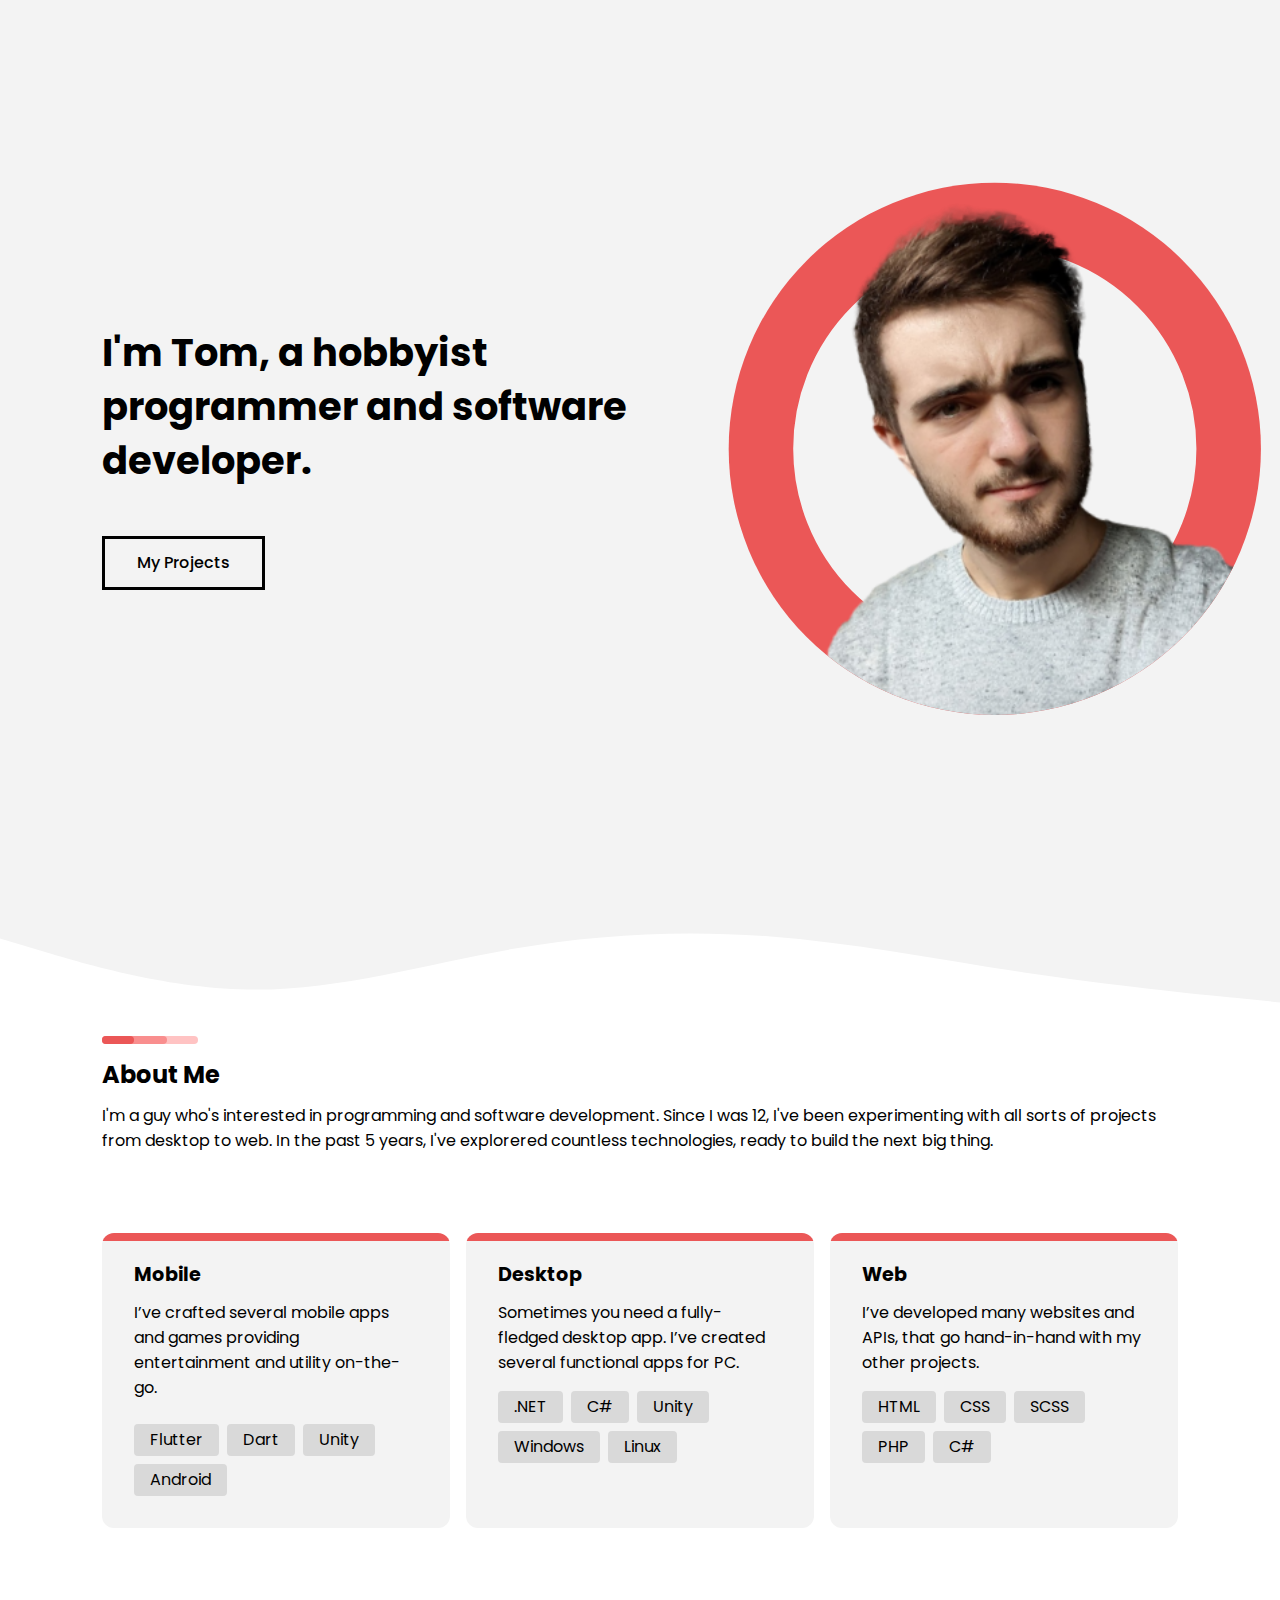
==== v2/index.html @ d37788c2 "Finished about card design, added chips, added margin helper classes, new layout grid" ====
<!DOCTYPE html>
<html lang="en">

<head>
    <meta charset="UTF-8">
    <meta http-equiv="X-UA-Compatible" content="IE=edge">
    <meta name="viewport" content="width=device-width, initial-scale=1.0">
    <title>Tom Chapman</title>

    <!-- CSS -->
    <link rel="stylesheet" href="css/main.css">
</head>

<body>
    <nav>

    </nav>

    <section id="hero">
        <div class="container">
            <div class="left">
                <h1>I'm Tom, a hobbyist programmer and software developer.</h1>
                <a href="#" class="button hero big">My Projects</a>
            </div>
            <div class="right">
                <svg class="graphic" viewBox="0 0 200 200">
                    <defs>
                        <clipPath id="insideCircleOnly">
                            <circle cx="100" cy="100" r="99" />
                        </clipPath>
                    </defs>
                    <circle cx="100" cy="100" r="100" stroke="currentColor" stroke-width="50" fill="none" clip-path="url(#insideCircleOnly)" />
                    <image href="./img/me-cutout.png" height="200" width="200" clip-path="url(#insideCircleOnly)" />
                </svg>
            </div>
        </div>
    </section>

    <div class="separator" id="hero-separator">
        <svg xmlns="http://www.w3.org/2000/svg" viewBox="0 0 1440 320" preserveAspectRatio="none">
            <path fill="currentColor" fill-opacity="1" d="M0,96L48,128C96,160,192,224,288,224C384,224,480,160,576,122.7C672,85,768,75,864,90.7C960,107,1056,149,1152,181.3C1248,213,1344,235,1392,245.3L1440,256L1440,0L1392,0C1344,0,1248,0,1152,0C1056,0,960,0,864,0C768,0,672,0,576,0C480,0,384,0,288,0C192,0,96,0,48,0L0,0Z"></path>
        </svg>
    </div>

    <section id="about">
        <div class="container">
            <div class="title-decoration">
                <span></span><span></span><span></span>
            </div>
            <h1>About Me</h1>
            <p>I'm a guy who's interested in programming and software development. Since I was 12, I've been experimenting with all sorts of projects from desktop to web. In the past 5 years, I've explorered countless technologies, ready to build the next big thing.</p>

            <div class="layout stretch-items margin-xlarge">
                <div class="card flat">
                    <div class="container">
                        <h2>Mobile</h2>
                        <p>I’ve crafted several mobile apps and games providing entertainment and utility on-the-go.</p>
                        <div class="layout fixed-items margin-medium">
                            <div class="chip">Flutter</div>
                            <div class="chip">Dart</div>
                            <div class="chip">Unity</div>
                            <div class="chip">Android</div>
                        </div>
                    </div>
                </div>
                <div class="card flat">
                    <div class="container">
                        <h2>Desktop</h2>
                        <p>Sometimes you need a fully-fledged desktop app. I’ve created several functional apps for PC.</p>
                        <div class="layout fixed-items margin-small">
                            <div class="chip">.NET</div>
                            <div class="chip">C#</div>
                            <div class="chip">Unity</div>
                            <div class="chip">Windows</div>
                            <div class="chip">Linux</div>
                        </div>
                    </div>
                </div>
                <div class="card flat">
                    <div class="container">
                        <h2>Web</h2>
                        <p>I’ve developed many websites and APIs, that go hand-in-hand with my other projects.</p>
                        <div class="layout fixed-items margin-small">
                            <div class="chip">HTML</div>
                            <div class="chip">CSS</div>
                            <div class="chip">SCSS</div>
                            <div class="chip">PHP</div>
                            <div class="chip">C#</div>
                        </div>
                    </div>
                </div>
            </div>

            <p>Test</p>

        </div>
    </section>

    <footer>
        <h1>Footer</h1>
    </footer>

</body>

</html>
---- v2/css/main.css ----
@import"https://fonts.googleapis.com/css2?family=Poppins:wght@400;500;700&display=swap";*,*:before,*:after{box-sizing:border-box}html,body,div,span,object,iframe,figure,h1,h2,h3,h4,h5,h6,p,blockquote,pre,a,code,em,img,small,strike,strong,sub,sup,tt,b,u,i,ol,ul,li,fieldset,form,label,table,caption,tbody,tfoot,thead,tr,th,td,main,canvas,embed,footer,header,nav,section,video{margin:0;padding:0;border:0;font-size:100%;font:inherit;vertical-align:baseline;text-rendering:optimizeLegibility;-webkit-font-smoothing:antialiased;-webkit-text-size-adjust:none;-moz-text-size-adjust:none;text-size-adjust:none}footer,header,nav,section,main{display:block}body{line-height:1}ol,ul{list-style:none}blockquote,q{quotes:none}blockquote:before,blockquote:after,q:before,q:after{content:"";content:none}table{border-collapse:collapse;border-spacing:0}input{-webkit-appearance:none;border-radius:0}:root{--side-spacing: clamp(1rem, 4vw, 5rem);--content-box-size: max(50vw, calc(70%))}@media(prefers-color-scheme: light){:root{--foreground: #000;--background: #fff;--background-two: #f3f3f3;--background-three: #ebebeb;--background-four: #D9D9D9;--primary-colour: #eb5757;--primary-colour-two: #f98e8e;--primary-colour-three: #ffc3c3}}@media(prefers-color-scheme: dark){:root{--foreground: #fff;--background: #000;--background-two: #111;--background-three: #222;--background-four: #333;--primary-colour: #eb5757;--primary-colour-two: #f98e8e;--primary-colour-three: #ffc3c3}}html{font-family:"Poppins",sans-serif;overflow-x:initial}body{background-color:var(--background);color:var(--foreground);overflow-x:hidden}section>.container{margin:0 4%;height:100vh}@media(min-width: 64em){section>.container{margin:0 8%}}@media(min-width: 85.375em){section>.container{margin:0 15%}}@media(min-width: 120em){section>.container{margin:0 20%}}section h1,footer h1{font-size:1.5rem;font-weight:700}section h2,footer h2{font-size:1.2rem;font-weight:700}.separator{width:100%}.separator>svg{width:100%}.button{text-decoration:none}.button.hero.big{border-width:3px;border-style:solid;display:inline-block;padding:1rem 2rem;margin-top:2rem;font-size:1rem;font-weight:500;color:var(--foreground)}section h1{margin:1rem 0}section .title-decoration{position:relative;display:inline-block;height:0.5rem;width:6rem}section .title-decoration>span:nth-child(1){position:absolute;inset:0;border-radius:1rem;background-color:var(--primary-colour-three)}section .title-decoration>span:nth-child(2){position:absolute;inset:0;border-radius:1rem;right:33%;background-color:var(--primary-colour-two)}section .title-decoration>span:nth-child(3){position:absolute;inset:0;border-radius:1rem;right:67%;background-color:var(--primary-colour)}p{line-height:normal}.layout.stretch-items{width:100%;display:grid;grid-template-columns:repeat(auto-fit, minmax(20rem, 1fr));gap:1rem}.layout.fixed-items{width:100%;display:flex;align-items:flex-start;flex-wrap:wrap;gap:.5rem}.margin-xsmall{margin:.5rem 0}.margin-small{margin:1rem 0}.margin-medium{margin:1.5rem 0}.margin-large{margin:2rem 0}.margin-xlarge{margin:5rem 0}.card{position:relative;border-radius:0.75rem;overflow:hidden;background-color:var(--background-two)}.card>.container{margin:2rem 2rem}.card>.container h2{margin:1rem 0}.card::after{content:"";position:absolute;inset:0;height:0.5rem;background-color:var(--primary-colour)}.chip{display:inline;padding:.5rem 1rem;border-radius:0.25rem;background-color:var(--background-four)}section#hero{background-color:var(--background-two)}section#hero>.container{height:100vh;display:flex;flex-direction:row;align-items:center}section#hero>.container .left{flex:1 1 0}section#hero>.container .left h1{font-size:clamp(2rem,3vw,3.5rem);line-height:140%}section#hero>.container .right{position:relative;right:-8%;flex:1 1 0}section#hero>.container .right svg.graphic{width:100%;color:var(--primary-colour)}#hero-separator{color:var(--background-two)}#hero-separator>svg{height:8rem}section#about{background-color:var(--background)}section#about>.container{height:100vh}#about-separator{color:var(--background-two)}#about-separator>svg{height:8rem}footer{height:100vh;background-color:var(--background-three)}
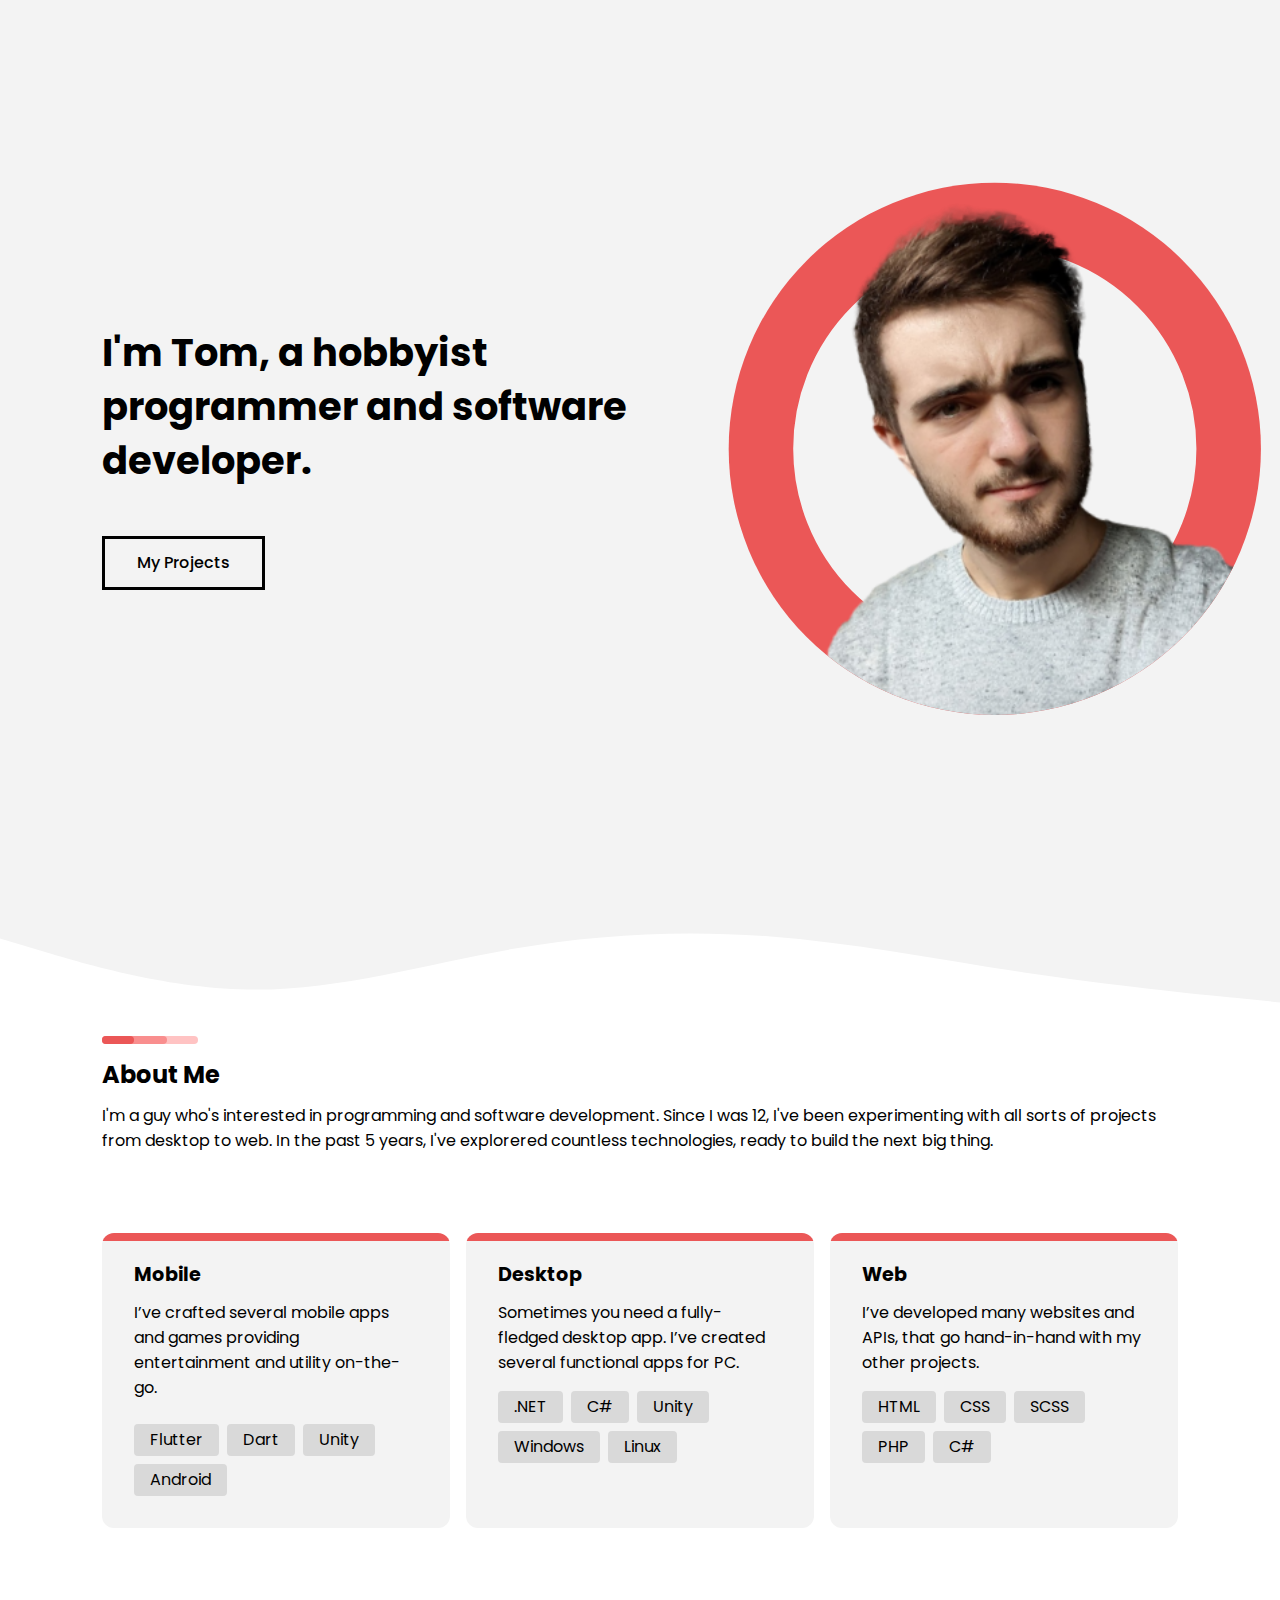
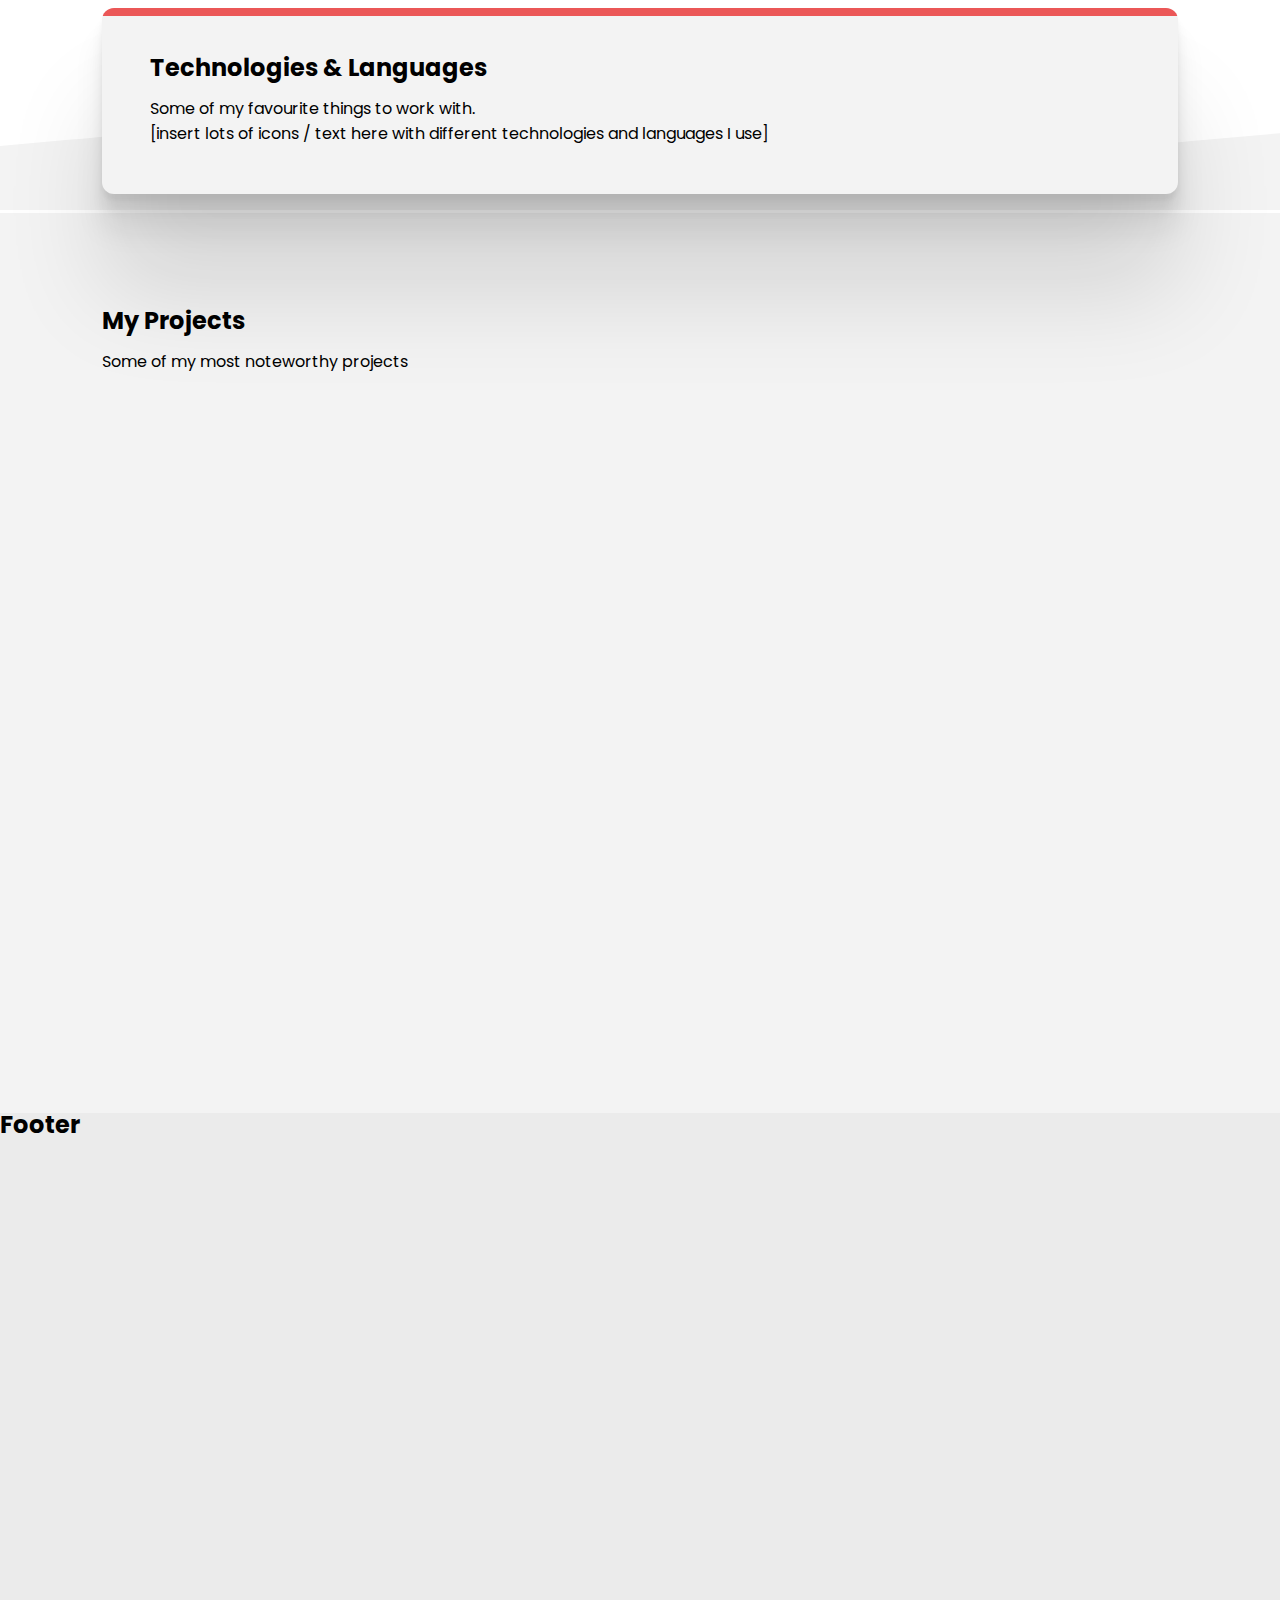
==== commit 40aa932d: "Implemented raised and big card, projects and tech sections," ====
--- a/v2/index.html
+++ b/v2/index.html
@@ -90,9 +90,31 @@
                     </div>
                 </div>
             </div>
+        </div>
+    </section>
 
-            <p>Test</p>
+    <section id="tech">
+        <div class="container">
+            <div class="card raised big">
+                <div class="container">
+                    <h1>Technologies & Languages</h1>
+                    <p>Some of my favourite things to work with.</p>
+                    <p>[insert lots of icons / text here with different technologies and languages I use]</p>
+                </div>
+            </div>
+        </div>
+    </section>
 
+    <div class="separator" id="tech-separator">
+        <svg xmlns="http://www.w3.org/2000/svg" viewBox="0 0 1440 320" preserveAspectRatio="none">
+            <path fill="currentColor" fill-opacity="1" d="M0,160L80,144C160,128,320,96,480,106.7C640,117,800,171,960,181.3C1120,192,1280,160,1360,144L1440,128L1440,320L1360,320C1280,320,1120,320,960,320C800,320,640,320,480,320C320,320,160,320,80,320L0,320Z"></path>
+        </svg>
+    </div>
+
+    <section id="projects">
+        <div class="container">
+            <h1>My Projects</h1>
+            <p>Some of my most noteworthy projects</p>
         </div>
     </section>
 
--- a/v2/css/main.css
+++ b/v2/css/main.css
@@ -1 +1 @@
-@import"https://fonts.googleapis.com/css2?family=Poppins:wght@400;500;700&display=swap";*,*:before,*:after{box-sizing:border-box}html,body,div,span,object,iframe,figure,h1,h2,h3,h4,h5,h6,p,blockquote,pre,a,code,em,img,small,strike,strong,sub,sup,tt,b,u,i,ol,ul,li,fieldset,form,label,table,caption,tbody,tfoot,thead,tr,th,td,main,canvas,embed,footer,header,nav,section,video{margin:0;padding:0;border:0;font-size:100%;font:inherit;vertical-align:baseline;text-rendering:optimizeLegibility;-webkit-font-smoothing:antialiased;-webkit-text-size-adjust:none;-moz-text-size-adjust:none;text-size-adjust:none}footer,header,nav,section,main{display:block}body{line-height:1}ol,ul{list-style:none}blockquote,q{quotes:none}blockquote:before,blockquote:after,q:before,q:after{content:"";content:none}table{border-collapse:collapse;border-spacing:0}input{-webkit-appearance:none;border-radius:0}:root{--side-spacing: clamp(1rem, 4vw, 5rem);--content-box-size: max(50vw, calc(70%))}@media(prefers-color-scheme: light){:root{--foreground: #000;--background: #fff;--background-two: #f3f3f3;--background-three: #ebebeb;--background-four: #D9D9D9;--primary-colour: #eb5757;--primary-colour-two: #f98e8e;--primary-colour-three: #ffc3c3}}@media(prefers-color-scheme: dark){:root{--foreground: #fff;--background: #000;--background-two: #111;--background-three: #222;--background-four: #333;--primary-colour: #eb5757;--primary-colour-two: #f98e8e;--primary-colour-three: #ffc3c3}}html{font-family:"Poppins",sans-serif;overflow-x:initial}body{background-color:var(--background);color:var(--foreground);overflow-x:hidden}section>.container{margin:0 4%;height:100vh}@media(min-width: 64em){section>.container{margin:0 8%}}@media(min-width: 85.375em){section>.container{margin:0 15%}}@media(min-width: 120em){section>.container{margin:0 20%}}section h1,footer h1{font-size:1.5rem;font-weight:700}section h2,footer h2{font-size:1.2rem;font-weight:700}.separator{width:100%}.separator>svg{width:100%}.button{text-decoration:none}.button.hero.big{border-width:3px;border-style:solid;display:inline-block;padding:1rem 2rem;margin-top:2rem;font-size:1rem;font-weight:500;color:var(--foreground)}section h1{margin:1rem 0}section .title-decoration{position:relative;display:inline-block;height:0.5rem;width:6rem}section .title-decoration>span:nth-child(1){position:absolute;inset:0;border-radius:1rem;background-color:var(--primary-colour-three)}section .title-decoration>span:nth-child(2){position:absolute;inset:0;border-radius:1rem;right:33%;background-color:var(--primary-colour-two)}section .title-decoration>span:nth-child(3){position:absolute;inset:0;border-radius:1rem;right:67%;background-color:var(--primary-colour)}p{line-height:normal}.layout.stretch-items{width:100%;display:grid;grid-template-columns:repeat(auto-fit, minmax(20rem, 1fr));gap:1rem}.layout.fixed-items{width:100%;display:flex;align-items:flex-start;flex-wrap:wrap;gap:.5rem}.margin-xsmall{margin:.5rem 0}.margin-small{margin:1rem 0}.margin-medium{margin:1.5rem 0}.margin-large{margin:2rem 0}.margin-xlarge{margin:5rem 0}.card{position:relative;border-radius:0.75rem;overflow:hidden;background-color:var(--background-two)}.card>.container{margin:2rem 2rem}.card>.container h2{margin:1rem 0}.card::after{content:"";position:absolute;inset:0;height:0.5rem;background-color:var(--primary-colour)}.chip{display:inline;padding:.5rem 1rem;border-radius:0.25rem;background-color:var(--background-four)}section#hero{background-color:var(--background-two)}section#hero>.container{height:100vh;display:flex;flex-direction:row;align-items:center}section#hero>.container .left{flex:1 1 0}section#hero>.container .left h1{font-size:clamp(2rem,3vw,3.5rem);line-height:140%}section#hero>.container .right{position:relative;right:-8%;flex:1 1 0}section#hero>.container .right svg.graphic{width:100%;color:var(--primary-colour)}#hero-separator{color:var(--background-two)}#hero-separator>svg{height:8rem}section#about{background-color:var(--background)}section#about>.container{height:100vh}#about-separator{color:var(--background-two)}#about-separator>svg{height:8rem}footer{height:100vh;background-color:var(--background-three)}+@import"https://fonts.googleapis.com/css2?family=Poppins:wght@400;500;700&display=swap";*,*::before,*::after{box-sizing:border-box}html,body,div,span,object,iframe,figure,h1,h2,h3,h4,h5,h6,p,blockquote,pre,a,code,em,img,small,strike,strong,sub,sup,tt,b,u,i,ol,ul,li,fieldset,form,label,table,caption,tbody,tfoot,thead,tr,th,td,main,canvas,embed,footer,header,nav,section,video{margin:0;padding:0;border:0;font-size:100%;font:inherit;vertical-align:baseline;text-rendering:optimizeLegibility;-webkit-font-smoothing:antialiased;-webkit-text-size-adjust:none;-moz-text-size-adjust:none;text-size-adjust:none}footer,header,nav,section,main{display:block}body{line-height:1}ol,ul{list-style:none}blockquote,q{quotes:none}blockquote:before,blockquote:after,q:before,q:after{content:"";content:none}table{border-collapse:collapse;border-spacing:0}input{-webkit-appearance:none;border-radius:0}:root{--side-spacing: clamp(1rem, 4vw, 5rem);--content-box-size: max(50vw, calc(70%))}@media(prefers-color-scheme: light){:root{--foreground: #000;--background: #fff;--background-two: #f3f3f3;--background-three: #ebebeb;--background-four: #D9D9D9;--primary-colour: #eb5757;--primary-colour-two: #f98e8e;--primary-colour-three: #ffc3c3}}@media(prefers-color-scheme: dark){:root{--foreground: #fff;--background: #000;--background-two: #111;--background-three: #222;--background-four: #333;--primary-colour: #eb5757;--primary-colour-two: #f98e8e;--primary-colour-three: #ffc3c3}}html{font-family:"Poppins",sans-serif;overflow-x:initial}body{background-color:var(--background);color:var(--foreground);overflow-x:hidden}section>.container{margin:0 4%;height:100vh}@media(min-width: 64em){section>.container{margin:0 8%}}@media(min-width: 85.375em){section>.container{margin:0 15%}}@media(min-width: 120em){section>.container{margin:0 20%}}section h1,footer h1{font-size:1.5rem;font-weight:700}section h2,footer h2{font-size:1.2rem;font-weight:700}.separator{width:100%}.separator>svg{width:100%}.button{text-decoration:none}.button.hero.big{border-width:3px;border-style:solid;display:inline-block;padding:1rem 2rem;margin-top:2rem;font-size:1rem;font-weight:500;color:var(--foreground)}section h1{margin:1rem 0}section .title-decoration{position:relative;display:inline-block;height:0.5rem;width:6rem}section .title-decoration>span:nth-child(1){position:absolute;inset:0;border-radius:1rem;background-color:var(--primary-colour-three)}section .title-decoration>span:nth-child(2){position:absolute;inset:0;border-radius:1rem;right:33%;background-color:var(--primary-colour-two)}section .title-decoration>span:nth-child(3){position:absolute;inset:0;border-radius:1rem;right:67%;background-color:var(--primary-colour)}p{line-height:normal}.layout.stretch-items{width:100%;display:grid;grid-template-columns:repeat(auto-fit, minmax(20rem, 1fr));gap:1rem}.layout.fixed-items{width:100%;display:flex;align-items:flex-start;flex-wrap:wrap;gap:.5rem}.margin-xsmall{margin:.5rem 0}.margin-small{margin:1rem 0}.margin-medium{margin:1.5rem 0}.margin-large{margin:2rem 0}.margin-xlarge{margin:5rem 0}.card{position:relative;border-radius:0.75rem;overflow:hidden;background-color:var(--background-two)}.card.big>.container{margin:3rem}.card>.container{margin:2rem}.card>.container h1,.card>.container h2{margin:1rem 0}.card.raised{z-index:10;box-shadow:0px 5.7px 4.5px rgba(0,0,0,.042),0px 15.2px 12.5px rgba(0,0,0,.06),0px 34.6px 30.1px rgba(0,0,0,.078),0px 100px 100px rgba(0,0,0,.12)}.card::after{content:"";position:absolute;inset:0;height:0.5rem;background-color:var(--primary-colour)}.chip{display:inline;padding:.5rem 1rem;border-radius:0.25rem;background-color:var(--background-four)}section#hero{background-color:var(--background-two)}section#hero>.container{height:100vh;display:flex;flex-direction:row;align-items:center}section#hero>.container .left{flex:1 1 0}section#hero>.container .left h1{font-size:clamp(2rem,3vw,3.5rem);line-height:140%}section#hero>.container .right{position:relative;right:-8%;flex:1 1 0}section#hero>.container .right svg.graphic{width:100%;color:var(--primary-colour)}#hero-separator{color:var(--background-two)}#hero-separator>svg{height:8rem}section#about{background-color:var(--background)}section#about>.container{height:auto}section#tech{background-color:var(--background)}section#tech>.container{height:auto}#tech-separator{position:relative;top:-7rem;color:var(--background-two)}#tech-separator>svg{height:8rem}section#projects{margin-top:-7rem;background-color:var(--background-two)}section#projects>.container{height:100vh;padding-top:5rem}footer{height:100vh;background-color:var(--background-three)}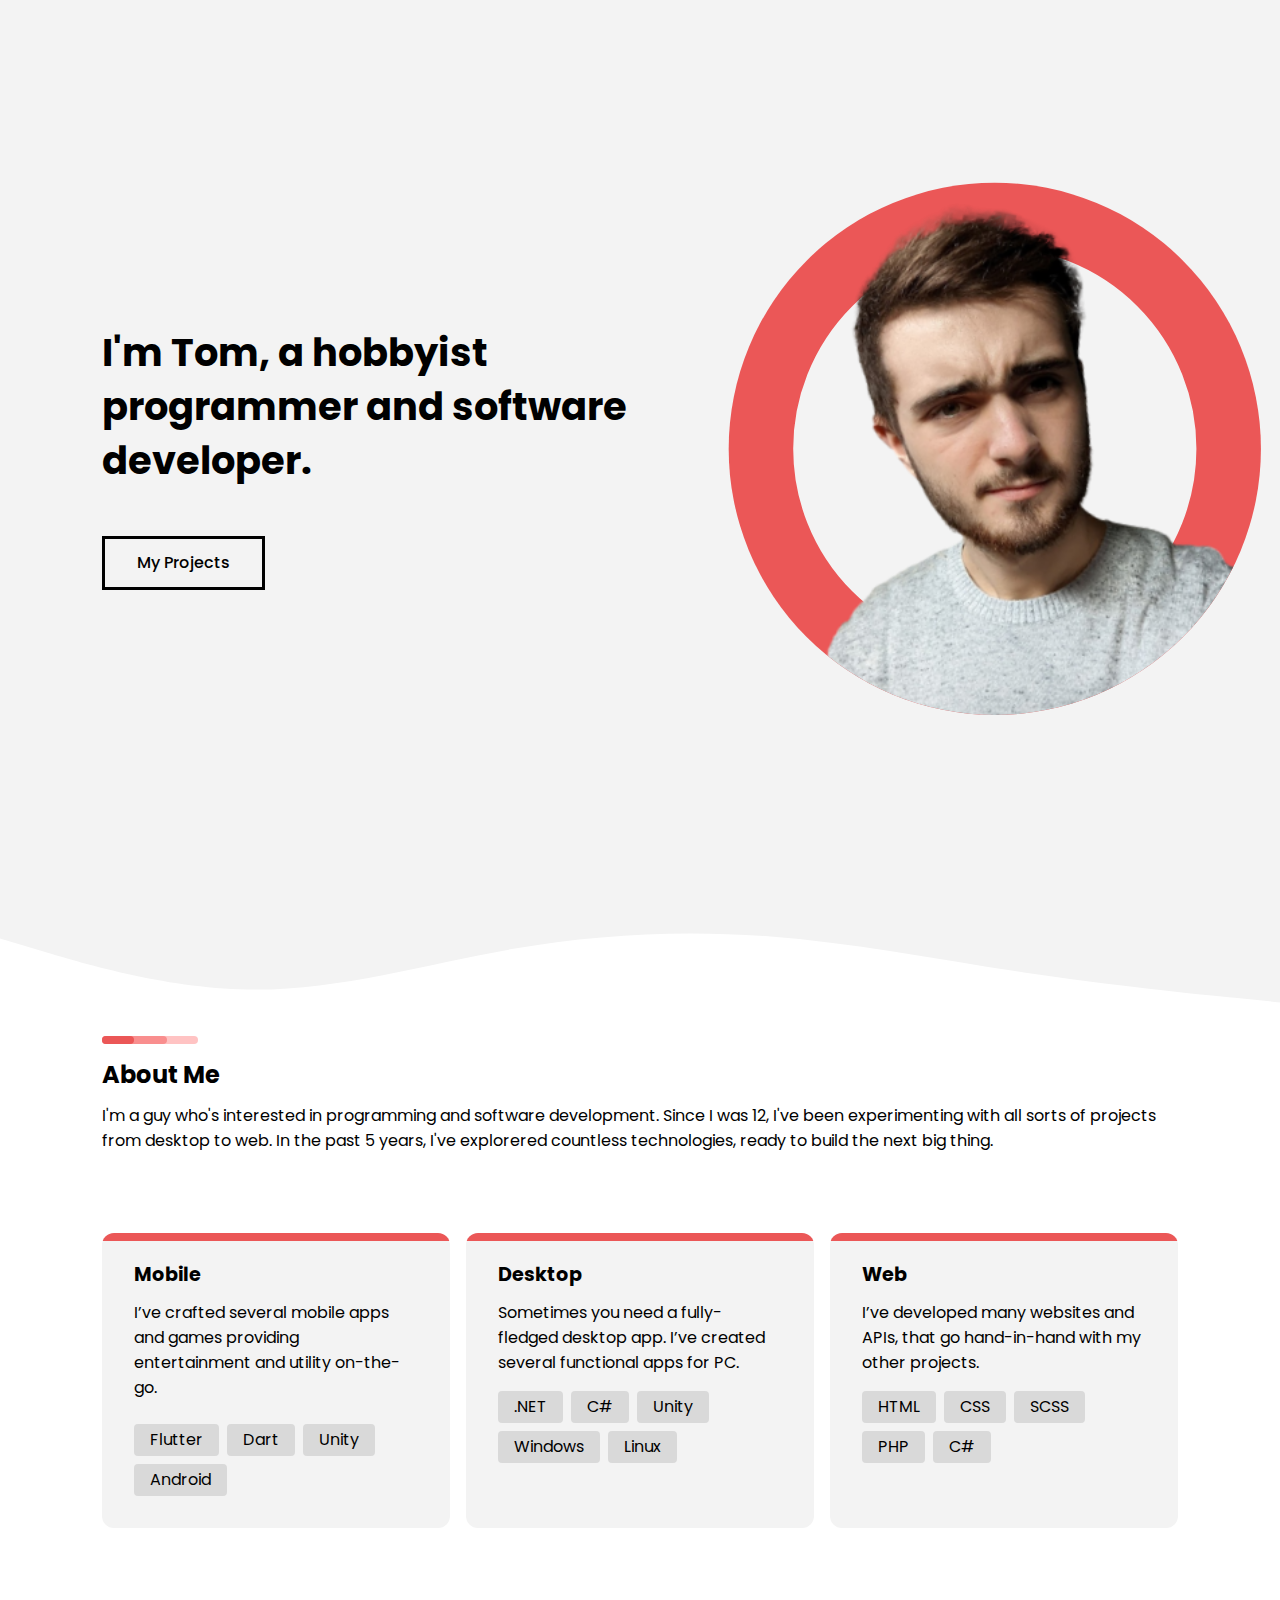
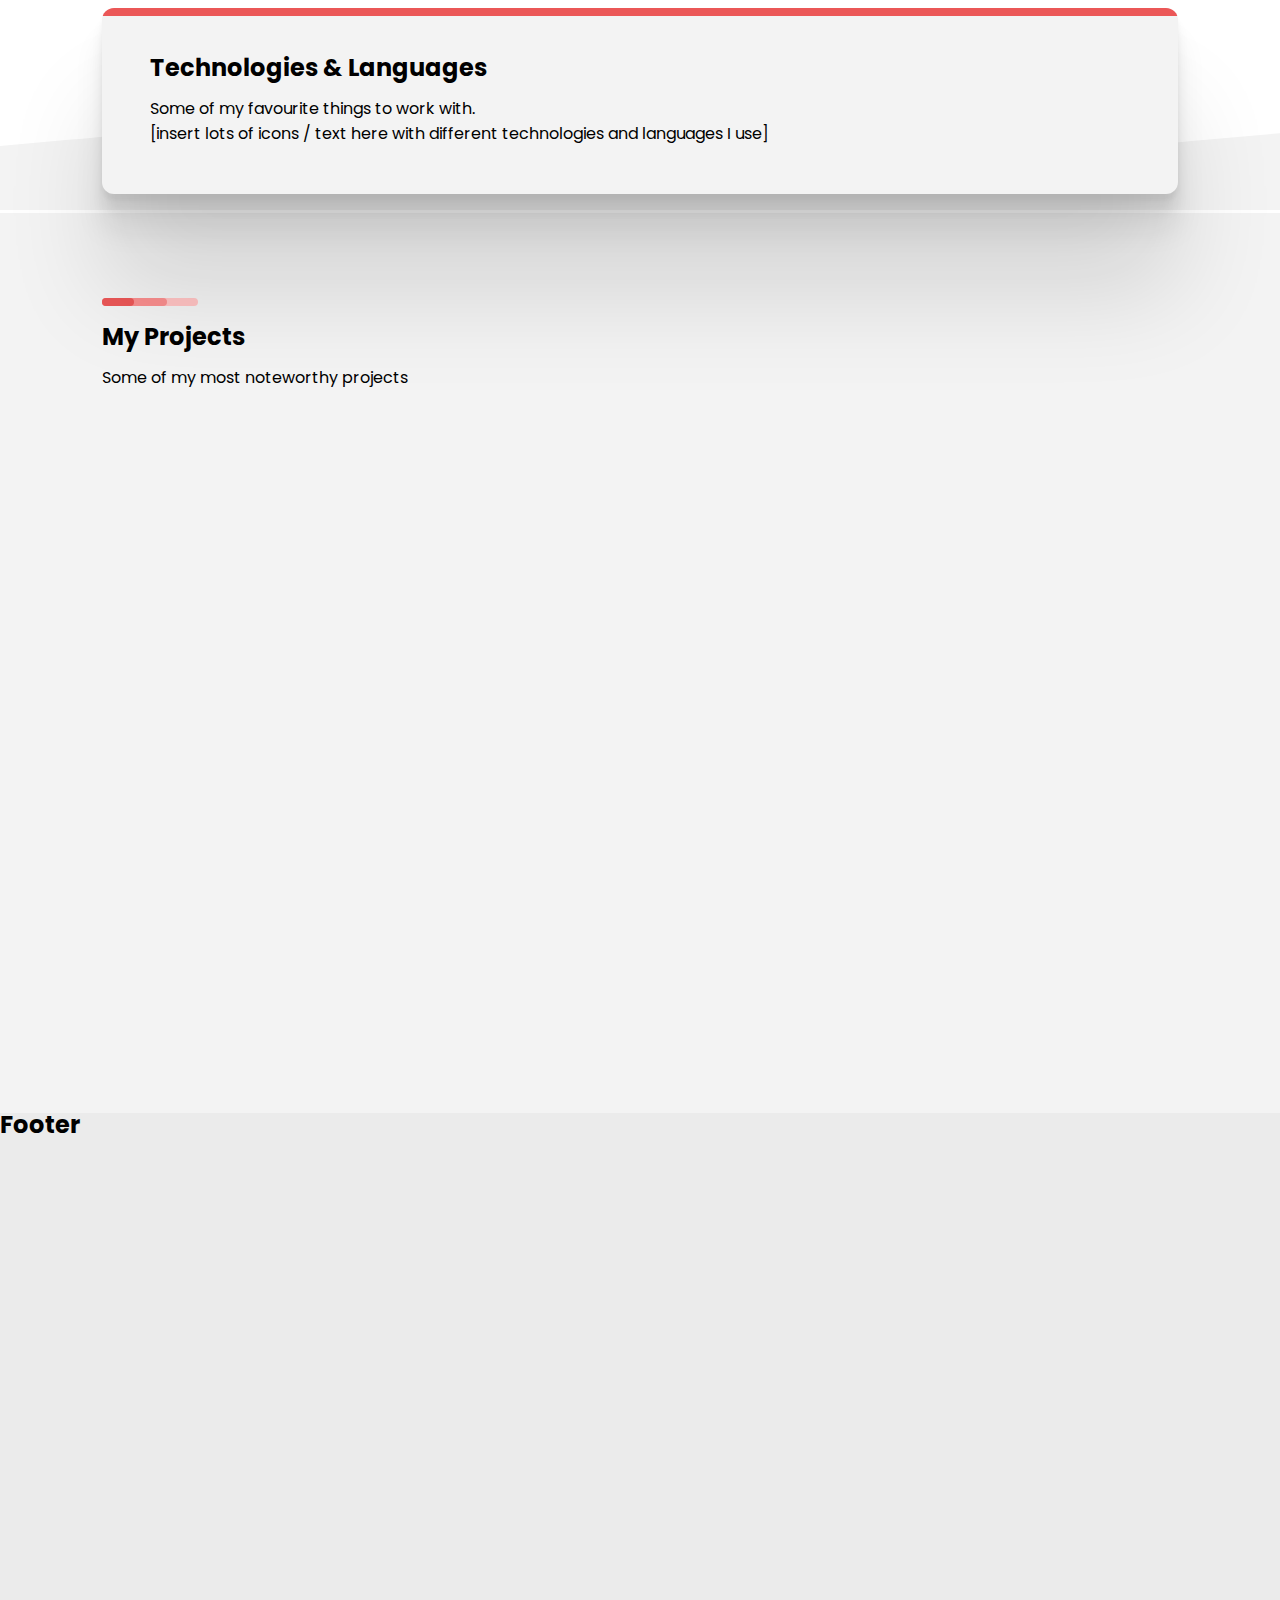
==== commit 0feb2616: "Added animation to hero button, title pill to projects section" ====
--- a/v2/index.html
+++ b/v2/index.html
@@ -113,6 +113,9 @@
 
     <section id="projects">
         <div class="container">
+            <div class="title-decoration">
+                <span></span><span></span><span></span>
+            </div>
             <h1>My Projects</h1>
             <p>Some of my most noteworthy projects</p>
         </div>
--- a/v2/css/main.css
+++ b/v2/css/main.css
@@ -1 +1 @@
-@import"https://fonts.googleapis.com/css2?family=Poppins:wght@400;500;700&display=swap";*,*::before,*::after{box-sizing:border-box}html,body,div,span,object,iframe,figure,h1,h2,h3,h4,h5,h6,p,blockquote,pre,a,code,em,img,small,strike,strong,sub,sup,tt,b,u,i,ol,ul,li,fieldset,form,label,table,caption,tbody,tfoot,thead,tr,th,td,main,canvas,embed,footer,header,nav,section,video{margin:0;padding:0;border:0;font-size:100%;font:inherit;vertical-align:baseline;text-rendering:optimizeLegibility;-webkit-font-smoothing:antialiased;-webkit-text-size-adjust:none;-moz-text-size-adjust:none;text-size-adjust:none}footer,header,nav,section,main{display:block}body{line-height:1}ol,ul{list-style:none}blockquote,q{quotes:none}blockquote:before,blockquote:after,q:before,q:after{content:"";content:none}table{border-collapse:collapse;border-spacing:0}input{-webkit-appearance:none;border-radius:0}:root{--side-spacing: clamp(1rem, 4vw, 5rem);--content-box-size: max(50vw, calc(70%))}@media(prefers-color-scheme: light){:root{--foreground: #000;--background: #fff;--background-two: #f3f3f3;--background-three: #ebebeb;--background-four: #D9D9D9;--primary-colour: #eb5757;--primary-colour-two: #f98e8e;--primary-colour-three: #ffc3c3}}@media(prefers-color-scheme: dark){:root{--foreground: #fff;--background: #000;--background-two: #111;--background-three: #222;--background-four: #333;--primary-colour: #eb5757;--primary-colour-two: #f98e8e;--primary-colour-three: #ffc3c3}}html{font-family:"Poppins",sans-serif;overflow-x:initial}body{background-color:var(--background);color:var(--foreground);overflow-x:hidden}section>.container{margin:0 4%;height:100vh}@media(min-width: 64em){section>.container{margin:0 8%}}@media(min-width: 85.375em){section>.container{margin:0 15%}}@media(min-width: 120em){section>.container{margin:0 20%}}section h1,footer h1{font-size:1.5rem;font-weight:700}section h2,footer h2{font-size:1.2rem;font-weight:700}.separator{width:100%}.separator>svg{width:100%}.button{text-decoration:none}.button.hero.big{border-width:3px;border-style:solid;display:inline-block;padding:1rem 2rem;margin-top:2rem;font-size:1rem;font-weight:500;color:var(--foreground)}section h1{margin:1rem 0}section .title-decoration{position:relative;display:inline-block;height:0.5rem;width:6rem}section .title-decoration>span:nth-child(1){position:absolute;inset:0;border-radius:1rem;background-color:var(--primary-colour-three)}section .title-decoration>span:nth-child(2){position:absolute;inset:0;border-radius:1rem;right:33%;background-color:var(--primary-colour-two)}section .title-decoration>span:nth-child(3){position:absolute;inset:0;border-radius:1rem;right:67%;background-color:var(--primary-colour)}p{line-height:normal}.layout.stretch-items{width:100%;display:grid;grid-template-columns:repeat(auto-fit, minmax(20rem, 1fr));gap:1rem}.layout.fixed-items{width:100%;display:flex;align-items:flex-start;flex-wrap:wrap;gap:.5rem}.margin-xsmall{margin:.5rem 0}.margin-small{margin:1rem 0}.margin-medium{margin:1.5rem 0}.margin-large{margin:2rem 0}.margin-xlarge{margin:5rem 0}.card{position:relative;border-radius:0.75rem;overflow:hidden;background-color:var(--background-two)}.card.big>.container{margin:3rem}.card>.container{margin:2rem}.card>.container h1,.card>.container h2{margin:1rem 0}.card.raised{z-index:10;box-shadow:0px 5.7px 4.5px rgba(0,0,0,.042),0px 15.2px 12.5px rgba(0,0,0,.06),0px 34.6px 30.1px rgba(0,0,0,.078),0px 100px 100px rgba(0,0,0,.12)}.card::after{content:"";position:absolute;inset:0;height:0.5rem;background-color:var(--primary-colour)}.chip{display:inline;padding:.5rem 1rem;border-radius:0.25rem;background-color:var(--background-four)}section#hero{background-color:var(--background-two)}section#hero>.container{height:100vh;display:flex;flex-direction:row;align-items:center}section#hero>.container .left{flex:1 1 0}section#hero>.container .left h1{font-size:clamp(2rem,3vw,3.5rem);line-height:140%}section#hero>.container .right{position:relative;right:-8%;flex:1 1 0}section#hero>.container .right svg.graphic{width:100%;color:var(--primary-colour)}#hero-separator{color:var(--background-two)}#hero-separator>svg{height:8rem}section#about{background-color:var(--background)}section#about>.container{height:auto}section#tech{background-color:var(--background)}section#tech>.container{height:auto}#tech-separator{position:relative;top:-7rem;color:var(--background-two)}#tech-separator>svg{height:8rem}section#projects{margin-top:-7rem;background-color:var(--background-two)}section#projects>.container{height:100vh;padding-top:5rem}footer{height:100vh;background-color:var(--background-three)}+@import"https://fonts.googleapis.com/css2?family=Poppins:wght@400;500;700&display=swap";*,*::before,*::after{box-sizing:border-box}html,body,div,span,object,iframe,figure,h1,h2,h3,h4,h5,h6,p,blockquote,pre,a,code,em,img,small,strike,strong,sub,sup,tt,b,u,i,ol,ul,li,fieldset,form,label,table,caption,tbody,tfoot,thead,tr,th,td,main,canvas,embed,footer,header,nav,section,video{margin:0;padding:0;border:0;font-size:100%;font:inherit;vertical-align:baseline;text-rendering:optimizeLegibility;-webkit-font-smoothing:antialiased;-webkit-text-size-adjust:none;-moz-text-size-adjust:none;text-size-adjust:none}footer,header,nav,section,main{display:block}body{line-height:1}ol,ul{list-style:none}blockquote,q{quotes:none}blockquote:before,blockquote:after,q:before,q:after{content:"";content:none}table{border-collapse:collapse;border-spacing:0}input{-webkit-appearance:none;border-radius:0}:root{--side-spacing: clamp(1rem, 4vw, 5rem);--content-box-size: max(50vw, calc(70%))}@media(prefers-color-scheme: light){:root{--foreground: #000;--background: #fff;--background-two: #f3f3f3;--background-three: #ebebeb;--background-four: #D9D9D9;--primary-colour: #eb5757;--primary-colour-two: #f98e8e;--primary-colour-three: #ffc3c3}}@media(prefers-color-scheme: dark){:root{--foreground: #fff;--background: #000;--background-two: #111;--background-three: #222;--background-four: #333;--primary-colour: #eb5757;--primary-colour-two: #f98e8e;--primary-colour-three: #ffc3c3}}html{font-family:"Poppins",sans-serif;overflow-x:initial}body{background-color:var(--background);color:var(--foreground);overflow-x:hidden}section>.container{margin:0 4%;height:100vh}@media(min-width: 64em){section>.container{margin:0 8%}}@media(min-width: 85.375em){section>.container{margin:0 15%}}@media(min-width: 120em){section>.container{margin:0 20%}}section h1,footer h1{font-size:1.5rem;font-weight:700}section h2,footer h2{font-size:1.2rem;font-weight:700}.separator{width:100%}.separator>svg{width:100%}.button{text-decoration:none}.button.hero{position:relative;display:inline-block;z-index:10;border:3px solid var(--foreground);color:var(--foreground);transition:all 1s cubic-bezier(0.075, 0.82, 0.165, 1)}.button.hero.big{padding:1rem 2rem;margin-top:2rem;font-size:1rem;font-weight:500}.button.hero:hover{color:var(--background)}.button.hero::before{content:"";position:absolute;left:-1px;right:-1px;bottom:-1px;height:0;z-index:-1;background-color:var(--foreground);transition:all 1s cubic-bezier(0.075, 0.82, 0.165, 1)}.button.hero:hover::before{height:calc(100% + 2px)}section h1{margin:1rem 0}section .title-decoration{position:relative;display:inline-block;height:0.5rem;width:6rem}section .title-decoration>span:nth-child(1){position:absolute;inset:0;border-radius:1rem;background-color:var(--primary-colour-three)}section .title-decoration>span:nth-child(2){position:absolute;inset:0;border-radius:1rem;right:33%;background-color:var(--primary-colour-two)}section .title-decoration>span:nth-child(3){position:absolute;inset:0;border-radius:1rem;right:67%;background-color:var(--primary-colour)}p{line-height:normal}.layout.stretch-items{width:100%;display:grid;grid-template-columns:repeat(auto-fit, minmax(20rem, 1fr));gap:1rem}.layout.fixed-items{width:100%;display:flex;align-items:flex-start;flex-wrap:wrap;gap:.5rem}.margin-xsmall{margin:.5rem 0}.margin-small{margin:1rem 0}.margin-medium{margin:1.5rem 0}.margin-large{margin:2rem 0}.margin-xlarge{margin:5rem 0}.card{position:relative;border-radius:0.75rem;overflow:hidden;background-color:var(--background-two)}.card.big>.container{margin:3rem}.card>.container{margin:2rem}.card>.container h1,.card>.container h2{margin:1rem 0}.card.raised{z-index:10;box-shadow:0px 5.7px 4.5px rgba(0,0,0,.042),0px 15.2px 12.5px rgba(0,0,0,.06),0px 34.6px 30.1px rgba(0,0,0,.078),0px 100px 100px rgba(0,0,0,.12)}.card::after{content:"";position:absolute;inset:0;height:0.5rem;background-color:var(--primary-colour)}.chip{display:inline;padding:.5rem 1rem;border-radius:0.25rem;background-color:var(--background-four)}section#hero{background-color:var(--background-two)}section#hero>.container{height:100vh;display:flex;flex-direction:row;align-items:center}section#hero>.container .left{flex:1 1 0}section#hero>.container .left h1{font-size:clamp(2rem,3vw,3.5rem);line-height:140%}section#hero>.container .right{position:relative;right:-8%;flex:1 1 0}section#hero>.container .right svg.graphic{width:100%;color:var(--primary-colour)}#hero-separator{color:var(--background-two)}#hero-separator>svg{height:8rem}section#about{background-color:var(--background)}section#about>.container{height:auto}section#tech{background-color:var(--background)}section#tech>.container{height:auto}#tech-separator{position:relative;top:-7rem;color:var(--background-two)}#tech-separator>svg{height:8rem}section#projects{margin-top:-7rem;background-color:var(--background-two)}section#projects>.container{height:100vh;padding-top:5rem}footer{height:100vh;background-color:var(--background-three)}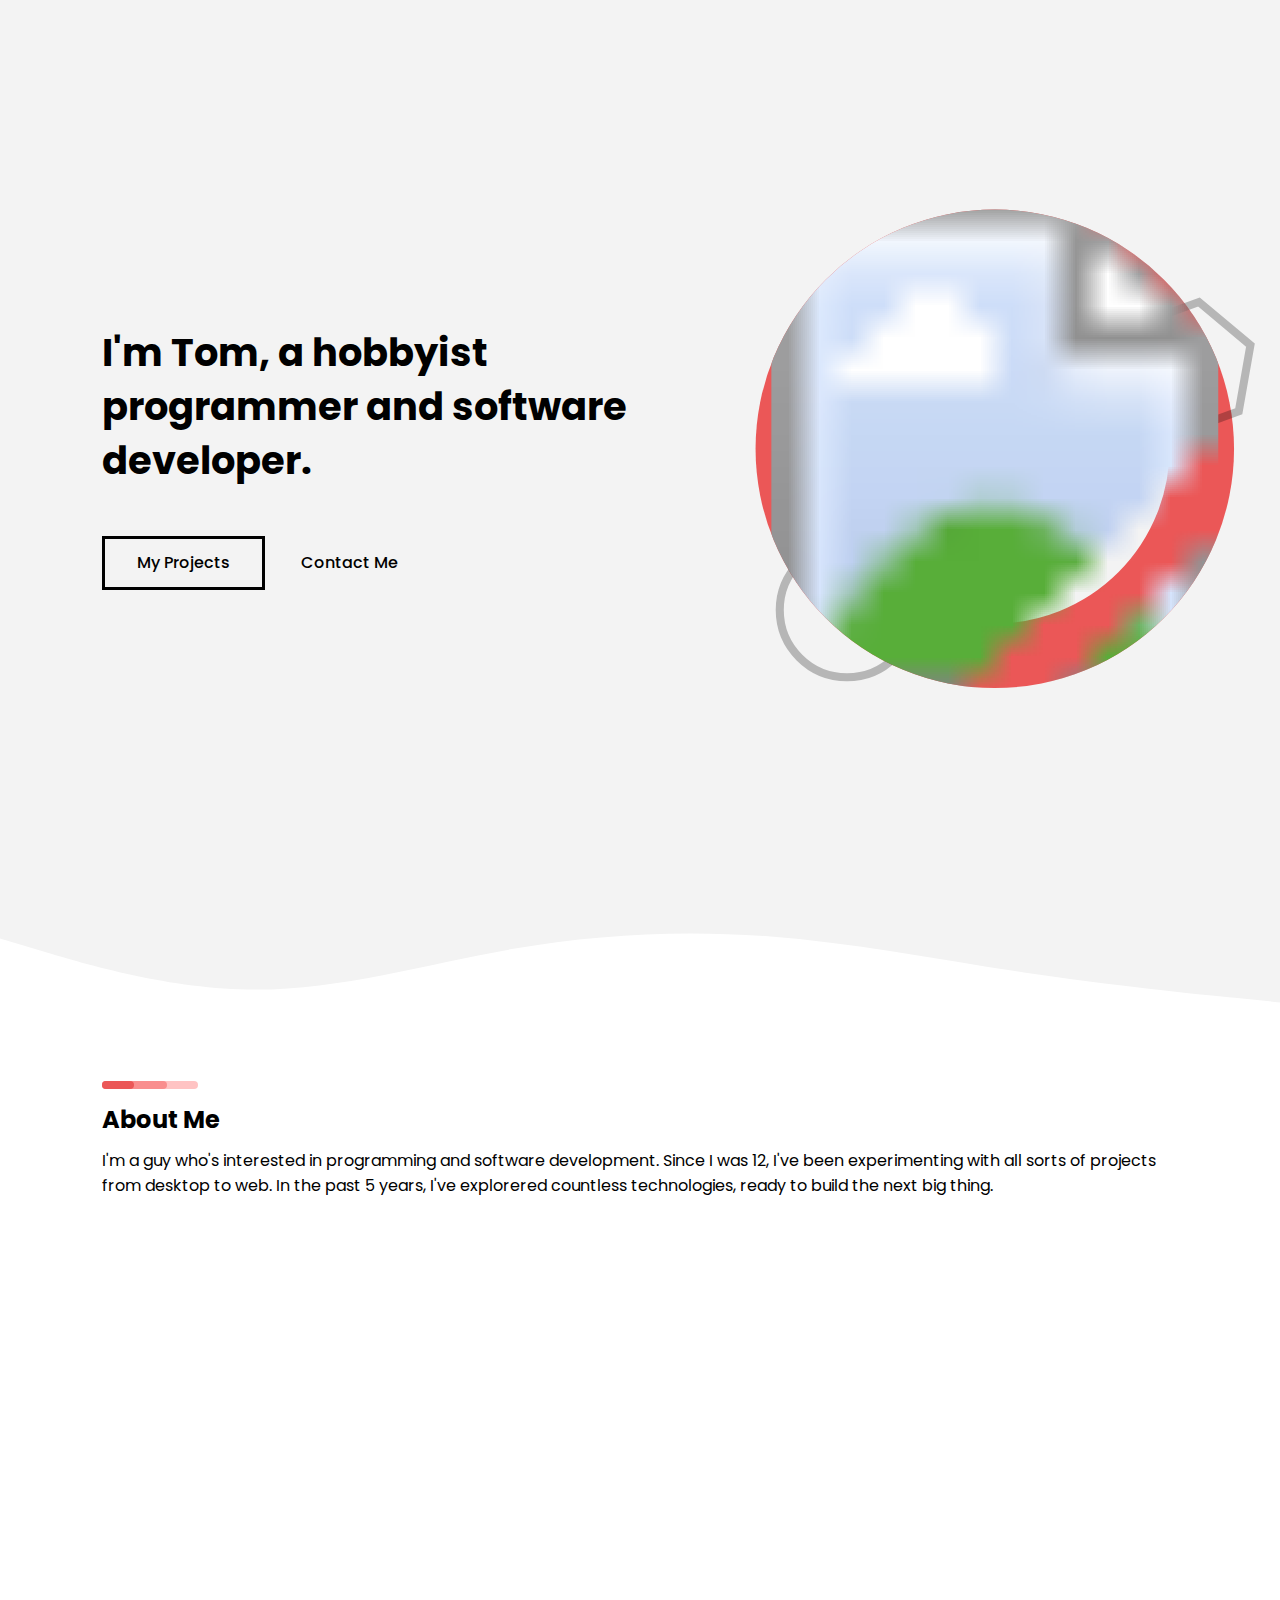
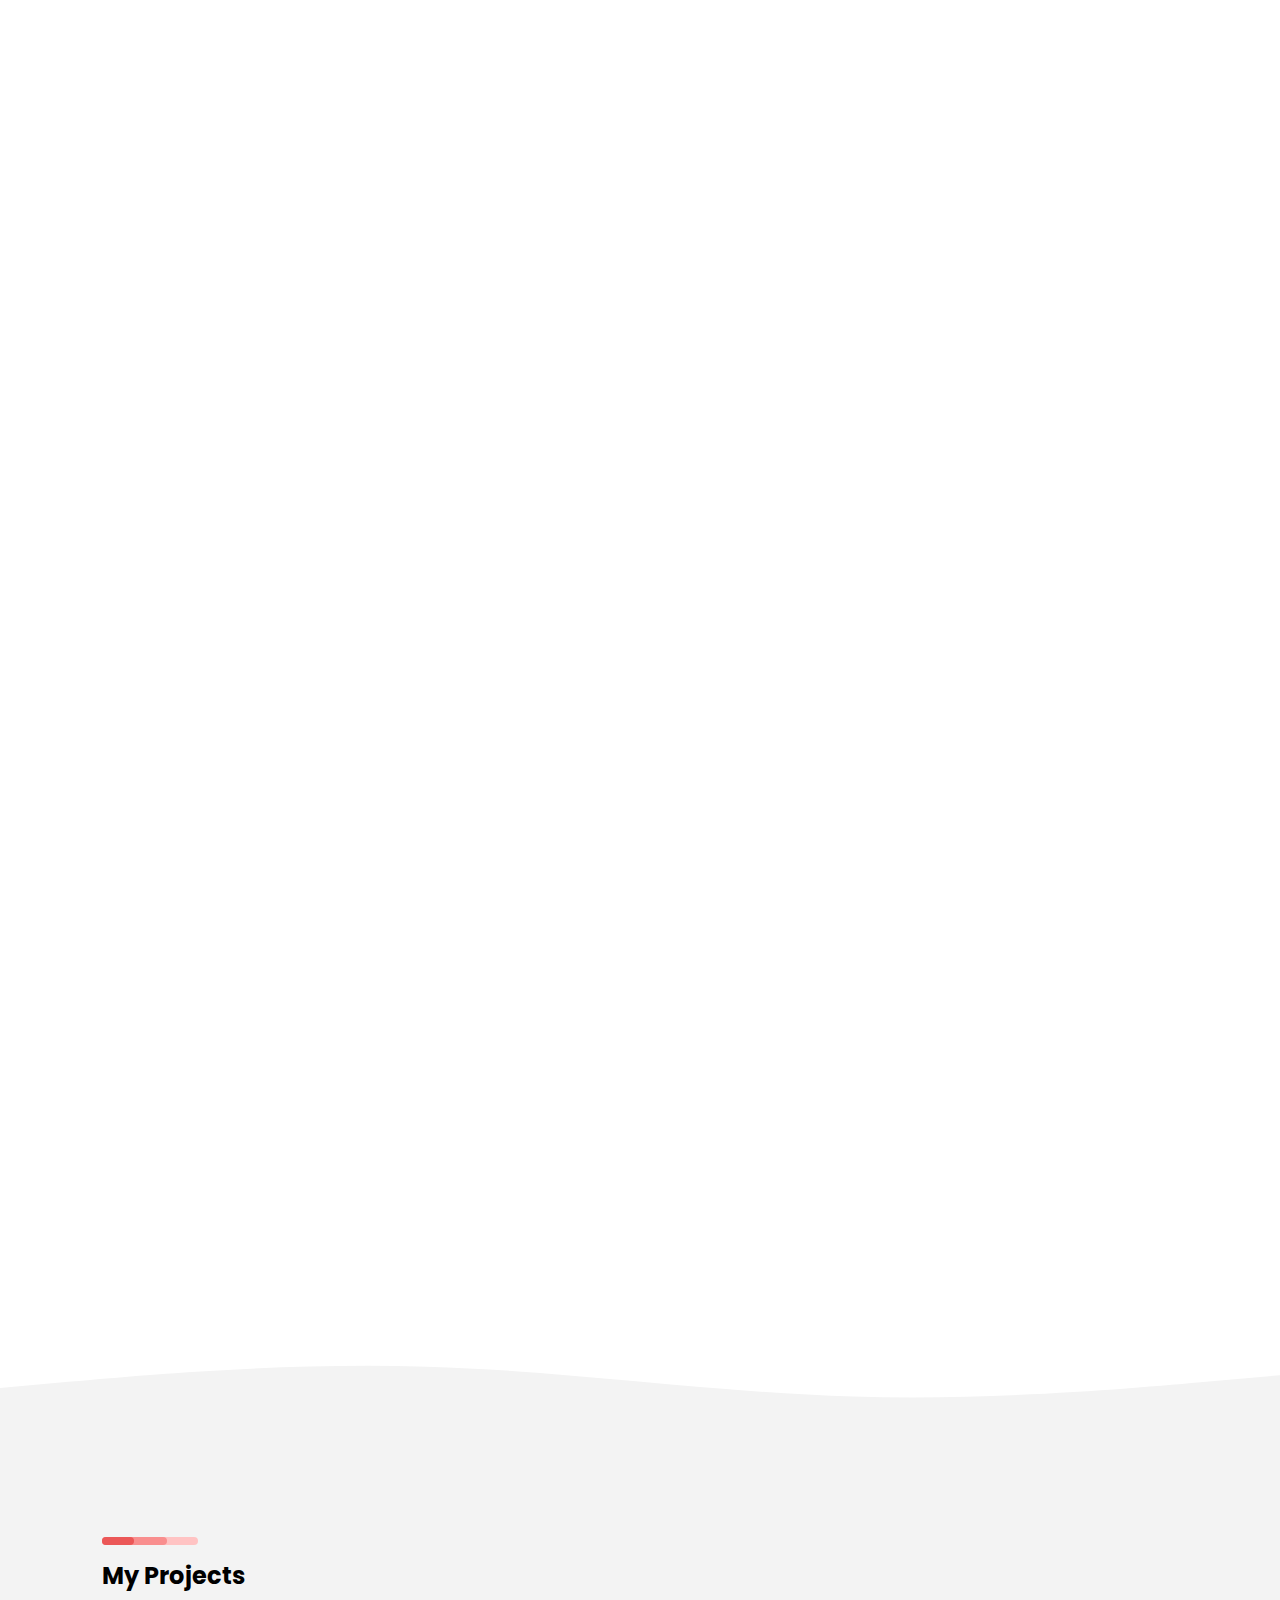
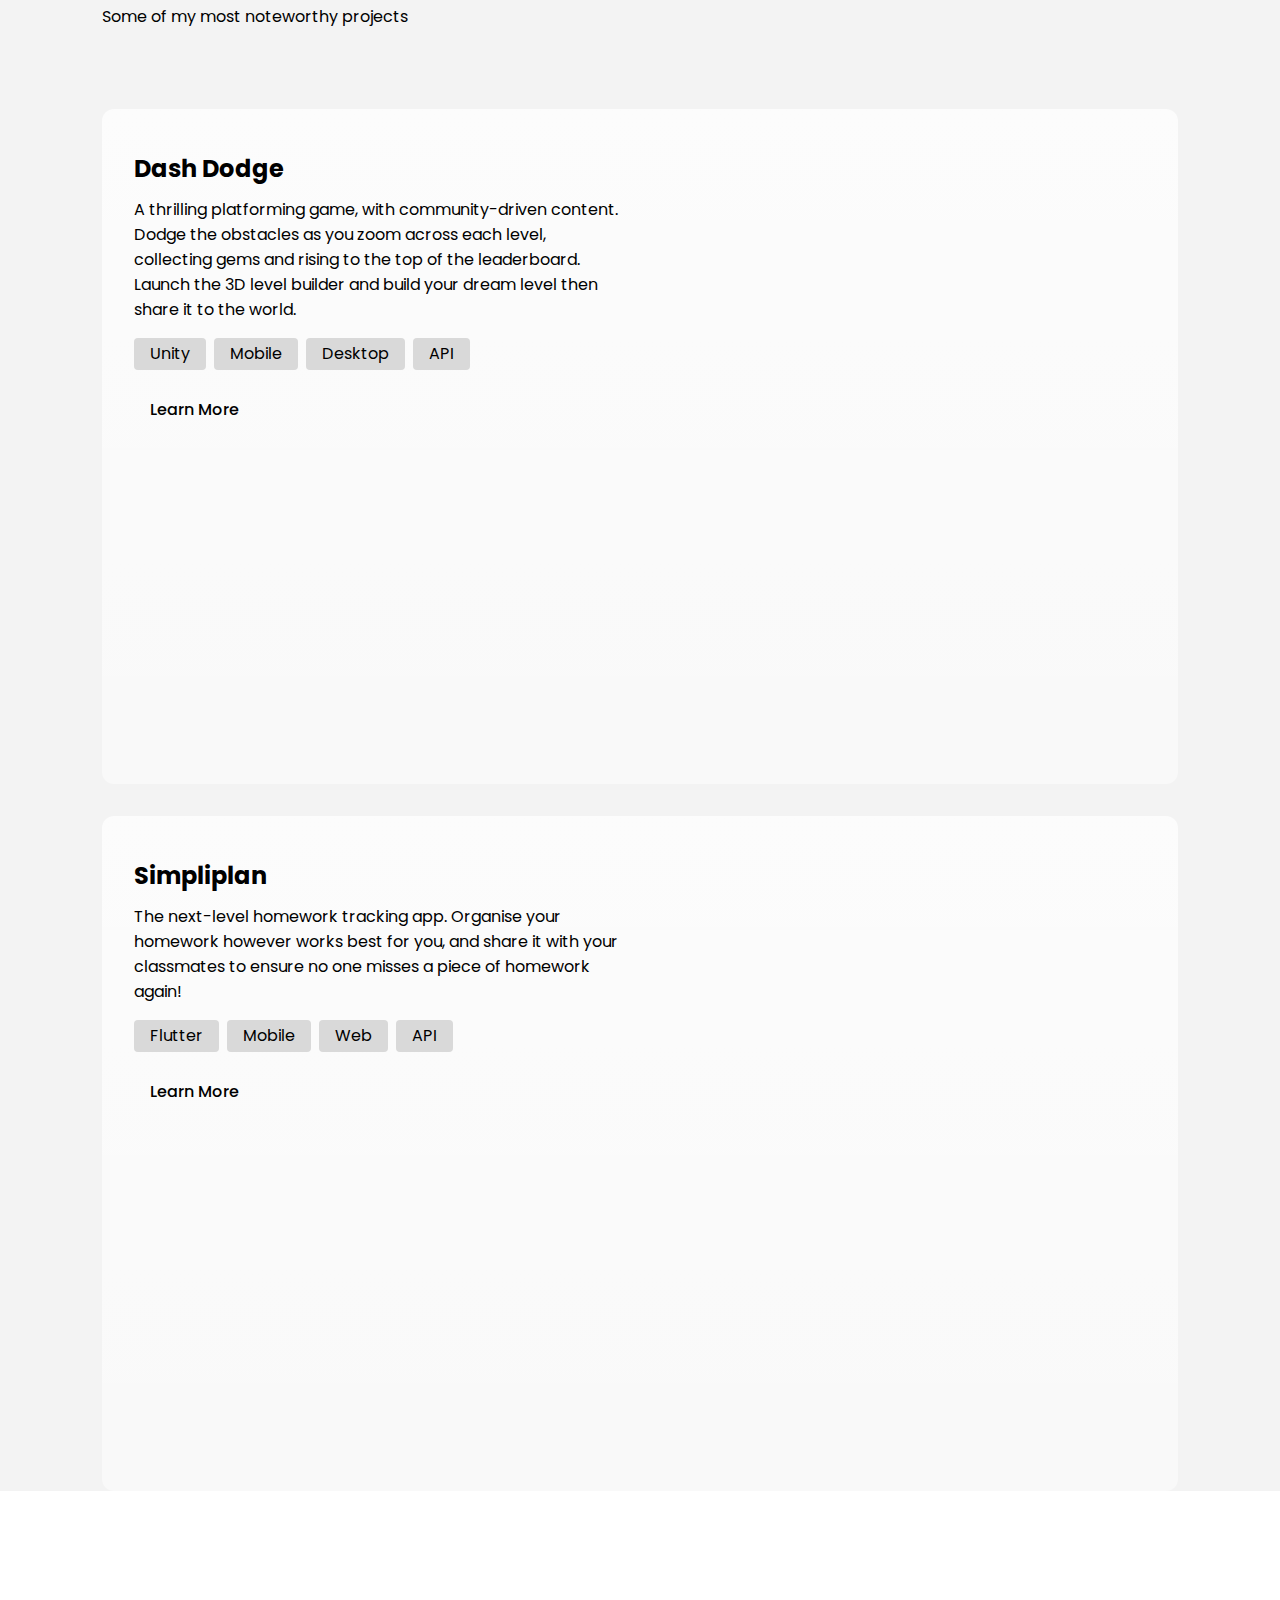
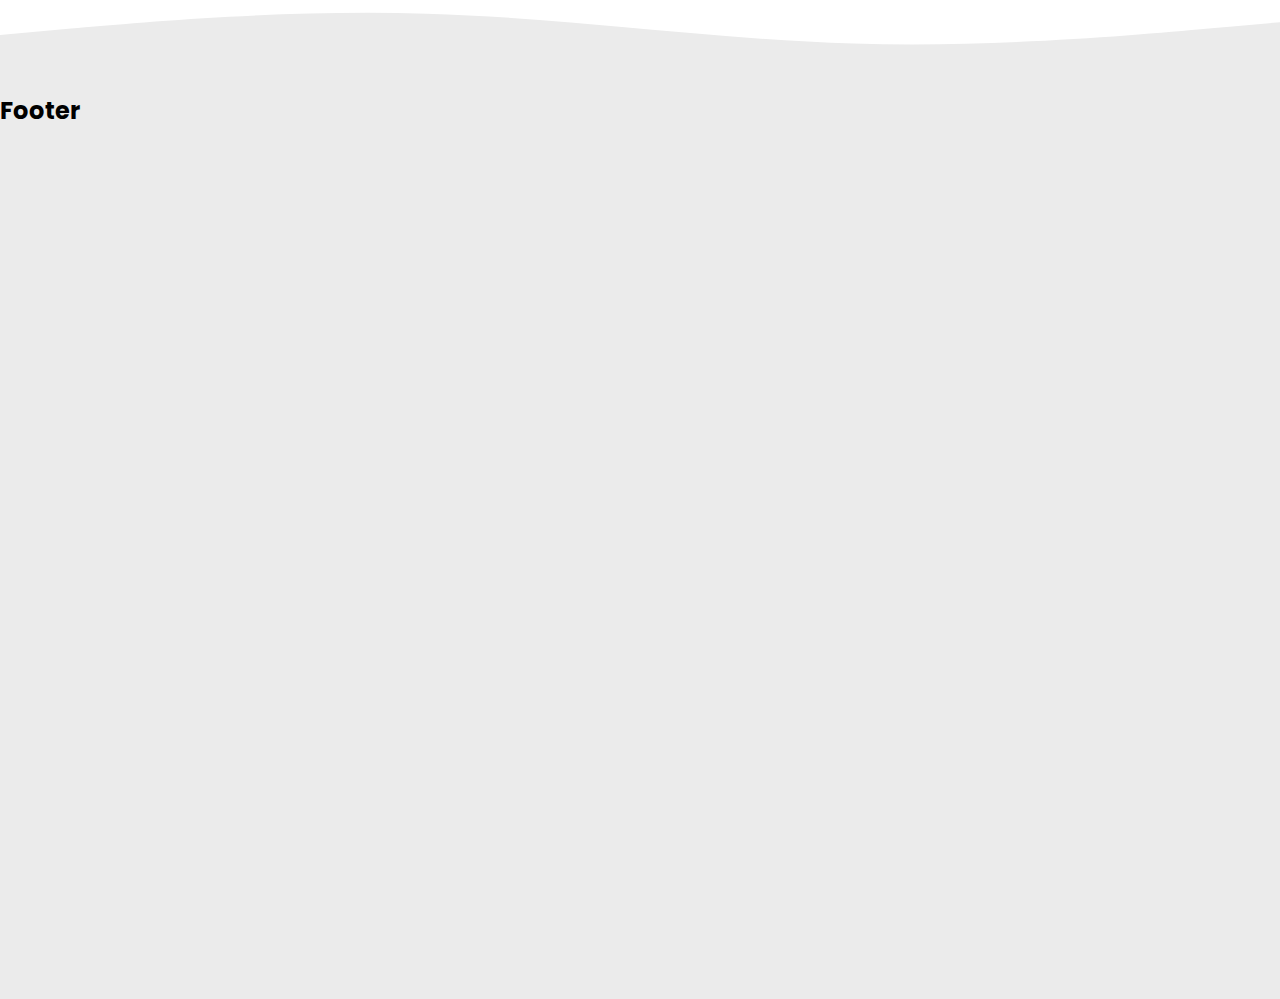
==== commit 4c5977a3: "Added project cards with image backgrounds, new layout elements" ====
--- a/v2/index.html
+++ b/v2/index.html
@@ -7,6 +7,11 @@
     <meta name="viewport" content="width=device-width, initial-scale=1.0">
     <title>Tom Chapman</title>
 
+    <!-- Favicon -->
+    <link rel="apple-touch-icon" sizes="180x180" href="img/favicon/apple-touch-icon.png">
+    <link rel="icon" type="image/png" sizes="32x32" href="img/favicon/favicon-32x32.png">
+    <link rel="icon" type="image/png" sizes="16x16" href="img/favicon/favicon-16x16.png">
+
     <!-- CSS -->
     <link rel="stylesheet" href="css/main.css">
 </head>
@@ -20,17 +25,39 @@
         <div class="container">
             <div class="left">
                 <h1>I'm Tom, a hobbyist programmer and software developer.</h1>
-                <a href="#" class="button hero big">My Projects</a>
+                <a href="#projects" class="button hero big filled">My Projects</a>
+                <a href="#contact" class="button hero big text">Contact Me</a>
             </div>
             <div class="right">
                 <svg class="graphic" viewBox="0 0 200 200">
                     <defs>
                         <clipPath id="insideCircleOnly">
-                            <circle cx="100" cy="100" r="99" />
+                            <circle cx="100" cy="100" r="89" />
                         </clipPath>
                     </defs>
-                    <circle cx="100" cy="100" r="100" stroke="currentColor" stroke-width="50" fill="none" clip-path="url(#insideCircleOnly)" />
-                    <image href="./img/me-cutout.png" height="200" width="200" clip-path="url(#insideCircleOnly)" />
+                    <!-- Red circle -->
+                    <circle cx="100" cy="100" r="90" stroke="currentColor" stroke-width="50" fill="none" clip-path="url(#insideCircleOnly)" />
+
+                    <!-- Small shapes  -->
+                    <g class="shape-hover">
+                        <g class="shape-animate-1">
+                            <circle class="shape" cx="45" cy="160" r="25" stroke="currentColor" stroke-width="3" fill="none" />
+                        </g>
+                    </g>
+                    <g class="shape-hover">
+                        <g class="shape-animate-2">
+                            <rect class="shape" width="40" height="40" x="35" y="45" stroke="currentColor" stroke-width="3" fill="none" transform="rotate(20)" />
+                        </g>
+                    </g>
+                    <g class="shape-hover">
+                        <g class="shape-animate-3">
+                            <path class="shape" transform="translate(85, -30) rotate(10) scale(0.25)" stroke="currentColor" stroke-width="12" fill="none" d="M86.60254037844386 0L173.20508075688772 50L173.20508075688772 150L86.60254037844386 200L0 150L0 50Z" />
+                        </g>
+                    </g>
+
+                    <!-- Image -->
+                    <!-- <image href="./img/me-cutout.png" height="200" width="200" clip-path="url(#insideCircleOnly)" /> -->
+                    <image href="./img/me-2-cutout.png" x="5" y="5" height="190" width="190" clip-path="url(#insideCircleOnly)" />
                 </svg>
             </div>
         </div>
@@ -50,11 +77,11 @@
             <h1>About Me</h1>
             <p>I'm a guy who's interested in programming and software development. Since I was 12, I've been experimenting with all sorts of projects from desktop to web. In the past 5 years, I've explorered countless technologies, ready to build the next big thing.</p>
 
-            <div class="layout stretch-items margin-xlarge">
-                <div class="card flat">
+            <div class="layout stretch-items large-items margin-xlarge">
+                <div class="card flat decorated" data-aos="zoom-out-up">
                     <div class="container">
                         <h2>Mobile</h2>
-                        <p>I’ve crafted several mobile apps and games providing entertainment and utility on-the-go.</p>
+                        <p>I've crafted several mobile apps and games providing entertainment and utility on-the-go.</p>
                         <div class="layout fixed-items margin-medium">
                             <div class="chip">Flutter</div>
                             <div class="chip">Dart</div>
@@ -63,10 +90,10 @@
                         </div>
                     </div>
                 </div>
-                <div class="card flat">
+                <div class="card flat decorated" data-aos="zoom-out-up" data-aos-delay="200">
                     <div class="container">
                         <h2>Desktop</h2>
-                        <p>Sometimes you need a fully-fledged desktop app. I’ve created several functional apps for PC.</p>
+                        <p>Sometimes you need a fully-fledged desktop app. I've created several functional apps for PC.</p>
                         <div class="layout fixed-items margin-small">
                             <div class="chip">.NET</div>
                             <div class="chip">C#</div>
@@ -76,10 +103,10 @@
                         </div>
                     </div>
                 </div>
-                <div class="card flat">
+                <div class="card flat decorated" data-aos="zoom-out-up" data-aos-delay="400">
                     <div class="container">
                         <h2>Web</h2>
-                        <p>I’ve developed many websites and APIs, that go hand-in-hand with my other projects.</p>
+                        <p>I've developed many websites and APIs, that go hand-in-hand with my other projects.</p>
                         <div class="layout fixed-items margin-small">
                             <div class="chip">HTML</div>
                             <div class="chip">CSS</div>
@@ -95,11 +122,44 @@
 
     <section id="tech">
         <div class="container">
-            <div class="card raised big">
+            <div class="card raised big decorated" data-aos="fade-up">
                 <div class="container">
                     <h1>Technologies & Languages</h1>
                     <p>Some of my favourite things to work with.</p>
-                    <p>[insert lots of icons / text here with different technologies and languages I use]</p>
+                    <div class="layout stretch-items small-items margin-small">
+                        <div>
+                            <h2>Languages</h2>
+                            <ul>
+                                <li>C#</li>
+                                <li>Dart</li>
+                                <li>PHP</li>
+                                <li>Python</li>
+                                <li>HTML</li>
+                                <li>CSS & SCSS</li>
+                            </ul>
+                        </div>
+                        <div>
+                            <h2>Dev Tools</h2>
+                            <ul>
+                                <li>VSCode</li>
+                                <li>Visual Studio</li>
+                                <li>Unity</li>
+                                <li>Git</li>
+                                <li>GitHub Actions</li>
+                                <li>Blender</li>
+                                <li>Bash & SSH</li>
+                            </ul>
+                        </div>
+                        <div>
+                            <h2>Tech & Stacks</h2>
+                            <ul>
+                                <li>Flutter (Dart)</li>
+                                <li>Unity (C#)</li>
+                                <li>WPF, WinForms (C#)</li>
+                                <li>ASP.NET (C#)</li>
+                            </ul>
+                        </div>
+                    </div>
                 </div>
             </div>
         </div>
@@ -118,13 +178,77 @@
             </div>
             <h1>My Projects</h1>
             <p>Some of my most noteworthy projects</p>
-        </div>
-    </section>
+
+            <div class="layout stretch-items xlarge-items margin-xlarge">
+                <div class="card flat image" id="project-dash-dodge">
+                    <div class="container">
+                        <div class="layout stretch-items large-items">
+                            <div class="layout flex-container down">
+                                <h1>Dash Dodge</h1>
+                                <p>A thrilling platforming game, with community-driven content. Dodge the obstacles as you zoom across each level, collecting gems and rising to the top of the leaderboard. Launch the 3D level builder and build your dream level then share it to the world.</p>
+                                
+                                <div class="flex-spacer"></div>
+
+                                <div class="layout fixed-items margin-small">
+                                    <div class="chip">Unity</div>
+                                    <div class="chip">Mobile</div>
+                                    <div class="chip">Desktop</div>
+                                    <div class="chip">API</div>
+                                </div>
+
+                                <a href="#" class="button text small">Learn More</a>
+                            </div>
+                            <div>
+                            </div>
+                        </div>
+                    </div>
+                </div>
+
+                <div class="card flat image" id="project-simpliplan">
+                    <div class="container">
+                        <div class="layout stretch-items large-items">
+                            <div>
+                                <h1>Simpliplan</h1>
+                                <p>The next-level homework tracking app. Organise your homework however works best for you, and share it with your classmates to ensure no one misses a piece of homework again!</p>
+                                
+                                <div class="layout fixed-items margin-small">
+                                    <div class="chip">Flutter</div>
+                                    <div class="chip">Mobile</div>
+                                    <div class="chip">Web</div>
+                                    <div class="chip">API</div>
+                                </div>
+
+                                <a href="#" class="button text small">Learn More</a>
+                            </div>
+                            <div>
+                            </div>
+                        </div>
+                    </div>
+                </div>
+            </div>
+        </div>
+    </section>
+
+    <div class="separator" id="footer-separator">
+        <svg xmlns="http://www.w3.org/2000/svg" viewBox="0 0 1440 320" preserveAspectRatio="none">
+            <path fill="currentColor" fill-opacity="1" d="M0,160L80,144C160,128,320,96,480,106.7C640,117,800,171,960,181.3C1120,192,1280,160,1360,144L1440,128L1440,320L1360,320C1280,320,1120,320,960,320C800,320,640,320,480,320C320,320,160,320,80,320L0,320Z"></path>
+        </svg>
+    </div>
 
     <footer>
         <h1>Footer</h1>
     </footer>
 
+
+    <link href="https://unpkg.com/aos@2.3.1/dist/aos.css" rel="stylesheet">
+    <script src="https://unpkg.com/aos@2.3.1/dist/aos.js"></script>
+
+    <script>
+        AOS.init({
+            easing: 'cubic-bezier(0.175, 0.885, 0.32, 1.275)'
+        });
+    </script>
+
 </body>
 
 </html>--- a/v2/css/main.css
+++ b/v2/css/main.css
@@ -1 +1 @@
-@import"https://fonts.googleapis.com/css2?family=Poppins:wght@400;500;700&display=swap";*,*::before,*::after{box-sizing:border-box}html,body,div,span,object,iframe,figure,h1,h2,h3,h4,h5,h6,p,blockquote,pre,a,code,em,img,small,strike,strong,sub,sup,tt,b,u,i,ol,ul,li,fieldset,form,label,table,caption,tbody,tfoot,thead,tr,th,td,main,canvas,embed,footer,header,nav,section,video{margin:0;padding:0;border:0;font-size:100%;font:inherit;vertical-align:baseline;text-rendering:optimizeLegibility;-webkit-font-smoothing:antialiased;-webkit-text-size-adjust:none;-moz-text-size-adjust:none;text-size-adjust:none}footer,header,nav,section,main{display:block}body{line-height:1}ol,ul{list-style:none}blockquote,q{quotes:none}blockquote:before,blockquote:after,q:before,q:after{content:"";content:none}table{border-collapse:collapse;border-spacing:0}input{-webkit-appearance:none;border-radius:0}:root{--side-spacing: clamp(1rem, 4vw, 5rem);--content-box-size: max(50vw, calc(70%))}@media(prefers-color-scheme: light){:root{--foreground: #000;--background: #fff;--background-two: #f3f3f3;--background-three: #ebebeb;--background-four: #D9D9D9;--primary-colour: #eb5757;--primary-colour-two: #f98e8e;--primary-colour-three: #ffc3c3}}@media(prefers-color-scheme: dark){:root{--foreground: #fff;--background: #000;--background-two: #111;--background-three: #222;--background-four: #333;--primary-colour: #eb5757;--primary-colour-two: #f98e8e;--primary-colour-three: #ffc3c3}}html{font-family:"Poppins",sans-serif;overflow-x:initial}body{background-color:var(--background);color:var(--foreground);overflow-x:hidden}section>.container{margin:0 4%;height:100vh}@media(min-width: 64em){section>.container{margin:0 8%}}@media(min-width: 85.375em){section>.container{margin:0 15%}}@media(min-width: 120em){section>.container{margin:0 20%}}section h1,footer h1{font-size:1.5rem;font-weight:700}section h2,footer h2{font-size:1.2rem;font-weight:700}.separator{width:100%}.separator>svg{width:100%}.button{text-decoration:none}.button.hero{position:relative;display:inline-block;z-index:10;border:3px solid var(--foreground);color:var(--foreground);transition:all 1s cubic-bezier(0.075, 0.82, 0.165, 1)}.button.hero.big{padding:1rem 2rem;margin-top:2rem;font-size:1rem;font-weight:500}.button.hero:hover{color:var(--background)}.button.hero::before{content:"";position:absolute;left:-1px;right:-1px;bottom:-1px;height:0;z-index:-1;background-color:var(--foreground);transition:all 1s cubic-bezier(0.075, 0.82, 0.165, 1)}.button.hero:hover::before{height:calc(100% + 2px)}section h1{margin:1rem 0}section .title-decoration{position:relative;display:inline-block;height:0.5rem;width:6rem}section .title-decoration>span:nth-child(1){position:absolute;inset:0;border-radius:1rem;background-color:var(--primary-colour-three)}section .title-decoration>span:nth-child(2){position:absolute;inset:0;border-radius:1rem;right:33%;background-color:var(--primary-colour-two)}section .title-decoration>span:nth-child(3){position:absolute;inset:0;border-radius:1rem;right:67%;background-color:var(--primary-colour)}p{line-height:normal}.layout.stretch-items{width:100%;display:grid;grid-template-columns:repeat(auto-fit, minmax(20rem, 1fr));gap:1rem}.layout.fixed-items{width:100%;display:flex;align-items:flex-start;flex-wrap:wrap;gap:.5rem}.margin-xsmall{margin:.5rem 0}.margin-small{margin:1rem 0}.margin-medium{margin:1.5rem 0}.margin-large{margin:2rem 0}.margin-xlarge{margin:5rem 0}.card{position:relative;border-radius:0.75rem;overflow:hidden;background-color:var(--background-two)}.card.big>.container{margin:3rem}.card>.container{margin:2rem}.card>.container h1,.card>.container h2{margin:1rem 0}.card.raised{z-index:10;box-shadow:0px 5.7px 4.5px rgba(0,0,0,.042),0px 15.2px 12.5px rgba(0,0,0,.06),0px 34.6px 30.1px rgba(0,0,0,.078),0px 100px 100px rgba(0,0,0,.12)}.card::after{content:"";position:absolute;inset:0;height:0.5rem;background-color:var(--primary-colour)}.chip{display:inline;padding:.5rem 1rem;border-radius:0.25rem;background-color:var(--background-four)}section#hero{background-color:var(--background-two)}section#hero>.container{height:100vh;display:flex;flex-direction:row;align-items:center}section#hero>.container .left{flex:1 1 0}section#hero>.container .left h1{font-size:clamp(2rem,3vw,3.5rem);line-height:140%}section#hero>.container .right{position:relative;right:-8%;flex:1 1 0}section#hero>.container .right svg.graphic{width:100%;color:var(--primary-colour)}#hero-separator{color:var(--background-two)}#hero-separator>svg{height:8rem}section#about{background-color:var(--background)}section#about>.container{height:auto}section#tech{background-color:var(--background)}section#tech>.container{height:auto}#tech-separator{position:relative;top:-7rem;color:var(--background-two)}#tech-separator>svg{height:8rem}section#projects{margin-top:-7rem;background-color:var(--background-two)}section#projects>.container{height:100vh;padding-top:5rem}footer{height:100vh;background-color:var(--background-three)}+@import"https://fonts.googleapis.com/css2?family=Poppins:wght@400;500;700&display=swap";*,*::before,*::after{box-sizing:border-box}html,body,div,span,object,iframe,figure,h1,h2,h3,h4,h5,h6,p,blockquote,pre,a,code,em,img,small,strike,strong,sub,sup,tt,b,u,i,ol,ul,li,fieldset,form,label,table,caption,tbody,tfoot,thead,tr,th,td,main,canvas,embed,footer,header,nav,section,video{margin:0;padding:0;border:0;font-size:100%;font:inherit;vertical-align:baseline;text-rendering:optimizeLegibility;-webkit-font-smoothing:antialiased;-webkit-text-size-adjust:none;-moz-text-size-adjust:none;text-size-adjust:none}footer,header,nav,section,main{display:block}body{line-height:1}ol,ul{list-style:none}blockquote,q{quotes:none}blockquote:before,blockquote:after,q:before,q:after{content:"";content:none}table{border-collapse:collapse;border-spacing:0}input{-webkit-appearance:none;border-radius:0}:root{--side-spacing: clamp(1rem, 4vw, 5rem);--content-box-size: max(50vw, calc(70%))}@media(prefers-color-scheme: light){:root{--foreground: #000;--background: #fff;--background-two: #f3f3f3;--background-three: #ebebeb;--background-four: #D9D9D9;--primary-colour: #eb5757;--primary-colour-two: #f98e8e;--primary-colour-three: #ffc3c3;--image-overlay: linear-gradient(rgba(255, 255, 255, 0.75), rgba(255, 255, 255, 0.5))}}@media(prefers-color-scheme: dark){:root{--foreground: #fff;--background: #000;--background-two: #111;--background-three: #222;--background-four: #333;--primary-colour: #eb5757;--primary-colour-two: #9d2727;--primary-colour-three: #531515;--image-overlay: linear-gradient(rgba(0, 0, 0, 0.75), rgba(0, 0, 0, 0.5))}}html{font-family:"Poppins",sans-serif;overflow-x:initial;scroll-behavior:smooth}body{background-color:var(--background);color:var(--foreground);overflow-x:hidden}*{box-sizing:border-box}section>.container{margin:0 4%;min-height:100vh}@media(min-width: 64em){section>.container{margin:0 8%}}@media(min-width: 85.375em){section>.container{margin:0 15%}}@media(min-width: 120em){section>.container{margin:0 20%}}section h1,footer h1{font-size:1.5rem;font-weight:700}section h2,footer h2{font-size:1.2rem;font-weight:700}.separator{width:100%}.separator>svg{width:100%;height:100%}.button{text-decoration:none}.button.big{padding:1rem 2rem;margin-top:2rem;font-size:1rem;font-weight:500}.button.small{padding:1rem 1rem;font-size:1rem;font-weight:500}.button.filled{position:relative;display:inline-block;z-index:10;border:3px solid var(--foreground);color:var(--foreground);transition:all 1s cubic-bezier(0.075, 0.82, 0.165, 1)}.button.filled:hover{color:var(--background)}.button.filled::before{content:"";position:absolute;top:-1px;left:-1px;bottom:-1px;width:0;z-index:-1;background-color:var(--foreground);transition:all 1s cubic-bezier(0.075, 0.82, 0.165, 1)}.button.filled:hover::before{width:calc(100% + 2px)}.button.text{position:relative;display:inline-block;z-index:10;color:var(--foreground);transition:all 1s cubic-bezier(0.075, 0.82, 0.165, 1)}.button.text.big{padding:1rem 2rem;margin-top:2rem;font-size:1rem;font-weight:500}.button.text::after{content:">";display:none;position:absolute;padding:0 1rem;transition:all 1s cubic-bezier(0.075, 0.82, 0.165, 1)}.button.text:hover::after{display:inline-block}section h1{margin:1rem 0}section .title-decoration{position:relative;display:inline-block;height:0.5rem;width:6rem}section .title-decoration>span:nth-child(1){position:absolute;inset:0;border-radius:1rem;background-color:var(--primary-colour-three)}section .title-decoration>span:nth-child(2){position:absolute;inset:0;border-radius:1rem;right:33%;background-color:var(--primary-colour-two)}section .title-decoration>span:nth-child(3){position:absolute;inset:0;border-radius:1rem;right:67%;background-color:var(--primary-colour)}p{line-height:normal}.layout.stretch-items{width:100%;display:grid;gap:clamp(1rem,2.5vw,3rem)}.layout.stretch-items.large-items{grid-template-columns:repeat(auto-fit, minmax(20rem, 1fr))}.layout.stretch-items.small-items{grid-template-columns:repeat(auto-fit, minmax(10rem, 1fr))}.layout.stretch-items.xlarge-items{grid-template-columns:repeat(auto-fit, minmax(40rem, 1fr))}.layout.fixed-items{width:100%;display:flex;align-items:flex-start;flex-wrap:wrap;gap:.5rem}.layout.flex-container{display:flex}.layout.flex-container.down{flex-direction:column}.layout.flex-container.across{flex-direction:row}.layout.stretch-height{height:100%}.flex-spacer{flex-grow:1}.margin-xsmall{margin:.5rem 0}.margin-small{margin:1rem 0}.margin-medium{margin:1.5rem 0}.margin-large{margin:2rem 0}.margin-xlarge{margin:5rem 0}.spacer{height:auto}.card{position:relative;border-radius:0.75rem;overflow:hidden;background-color:var(--background-two)}.card.big>.container{margin:3rem}.card>.container{margin:2rem}.card>.container h1,.card>.container h2{margin:1rem 0}.card.raised{z-index:10;box-shadow:0px 5.7px 4.5px rgba(0,0,0,.042),0px 15.2px 12.5px rgba(0,0,0,.06),0px 34.6px 30.1px rgba(0,0,0,.078),0px 100px 100px rgba(0,0,0,.12)}.card.decorated::after{content:"";position:absolute;inset:0;height:0.5rem;background-color:var(--primary-colour)}.chip{display:inline;padding:.5rem 1rem;border-radius:0.25rem;background-color:var(--background-four)}section#hero{background-color:var(--background-two)}section#hero>.container{height:100vh;display:flex;flex-direction:row;align-items:center}section#hero>.container .left{flex:1 1 0}section#hero>.container .left h1{font-size:clamp(2rem,3vw,3.5rem);line-height:140%}section#hero>.container .right{position:relative;right:-8%;flex:1 1 0}section#hero>.container .right svg.graphic{width:100%;color:var(--primary-colour)}section#hero>.container .right svg.graphic .shape{color:var(--foreground);opacity:.25;transform-box:fill-box;transform-origin:center}section#hero>.container .right svg.graphic .shape-animate-1{transform-box:fill-box;transform-origin:center;-webkit-animation:acw-in 2s cubic-bezier(0.19, 1, 0.22, 1) 0.2s 1 normal both,bob 3s ease-in-out 1.2s infinite alternate none;animation:acw-in 2s cubic-bezier(0.19, 1, 0.22, 1) 0.2s 1 normal both,bob 3s ease-in-out 1.2s infinite alternate none}section#hero>.container .right svg.graphic .shape-animate-2{transform-box:fill-box;transform-origin:center;-webkit-animation:cw-in 2s cubic-bezier(0.19, 1, 0.22, 1) 0.4s 1 normal both,bob 3s ease-in-out 1.9s infinite alternate none;animation:cw-in 2s cubic-bezier(0.19, 1, 0.22, 1) 0.4s 1 normal both,bob 3s ease-in-out 1.9s infinite alternate none}section#hero>.container .right svg.graphic .shape-animate-3{transform-box:fill-box;transform-origin:center;-webkit-animation:acw-in 2s cubic-bezier(0.19, 1, 0.22, 1) 0.6s 1 normal both,bob 3s ease-in-out 2.6s infinite alternate none;animation:acw-in 2s cubic-bezier(0.19, 1, 0.22, 1) 0.6s 1 normal both,bob 3s ease-in-out 2.6s infinite alternate none}section#hero>.container .right svg.graphic .shape-hover{transform-box:fill-box;transform-origin:center;pointer-events:all;transition:all 1.5s cubic-bezier(0.075, 0.82, 0.165, 1)}section#hero>.container .right svg.graphic .shape-hover:hover{transform:scale(1.1) rotate(10deg)}section#hero>.container .right svg.graphic image{transform-box:fill-box;transform-origin:center;pointer-events:none;-webkit-animation:image-in 1.5s cubic-bezier(0.19, 1, 0.22, 1) 0s 1 normal both,image-bob 3s ease-in-out 1s infinite alternate none;animation:image-in 1.5s cubic-bezier(0.19, 1, 0.22, 1) 0s 1 normal both,image-bob 3s ease-in-out 1s infinite alternate none}@-webkit-keyframes cw-in{0%{opacity:0;transform:translateY(0.8rem) scale(0.8) rotate(-45deg)}100%{opacity:100%;transform:translateY(0) scale(1) rotate(0deg)}}@keyframes cw-in{0%{opacity:0;transform:translateY(0.8rem) scale(0.8) rotate(-45deg)}100%{opacity:100%;transform:translateY(0) scale(1) rotate(0deg)}}@-webkit-keyframes acw-in{0%{opacity:0;transform:translateY(0.75rem) scale(0.85) rotate(-45deg)}100%{opacity:100%;transform:translateY(0) scale(1) rotate(0deg)}}@keyframes acw-in{0%{opacity:0;transform:translateY(0.75rem) scale(0.85) rotate(-45deg)}100%{opacity:100%;transform:translateY(0) scale(1) rotate(0deg)}}@-webkit-keyframes bob{0%{transform:translateY(0)}100%{transform:translateY(0.2rem)}}@keyframes bob{0%{transform:translateY(0)}100%{transform:translateY(0.2rem)}}@-webkit-keyframes hover{0%{transform:scale(1)}50%{transform:scale(1.1)}100%{transform:scale(1)}}@keyframes hover{0%{transform:scale(1)}50%{transform:scale(1.1)}100%{transform:scale(1)}}@-webkit-keyframes image-in{0%{opacity:0;transform:scale(0.95) rotate(-5deg)}100%{opacity:100%;transform:scale(1) rotate(0deg)}}@keyframes image-in{0%{opacity:0;transform:scale(0.95) rotate(-5deg)}100%{opacity:100%;transform:scale(1) rotate(0deg)}}@-webkit-keyframes image-bob{0%{transform:rotate(0)}100%{transform:rotate(1deg)}}@keyframes image-bob{0%{transform:rotate(0)}100%{transform:rotate(1deg)}}#hero-separator{color:var(--background-two);height:8rem}section#about{background-color:var(--background)}section#about>.container{height:auto;margin-top:3rem}section#tech{background-color:var(--background)}section#tech>.container{height:auto;margin-top:10rem}section#tech>.container>.card{min-height:50vh}section#tech>.container>.card li{margin-top:.5rem}#tech-separator{position:relative;top:-7rem;height:8rem;color:var(--background-two)}section#projects{margin-top:-7rem;background-color:var(--background-two)}section#projects>.container{min-height:100vh;padding-top:5rem}section#projects>.container .card{min-height:75vh}section#projects>.container #project-dash-dodge{background:var(--image-overlay),url("../../img/projects/dash-dodge/think-outside-the-box.jpg") no-repeat center center;background-size:cover}section#projects>.container #project-simpliplan{background:var(--image-overlay),url("../../img/projects/simpliplan/homework-page.png") no-repeat center top;background-size:cover}footer{height:100vh;background-color:var(--background-three)}#footer-separator{height:8rem;color:var(--background-three)}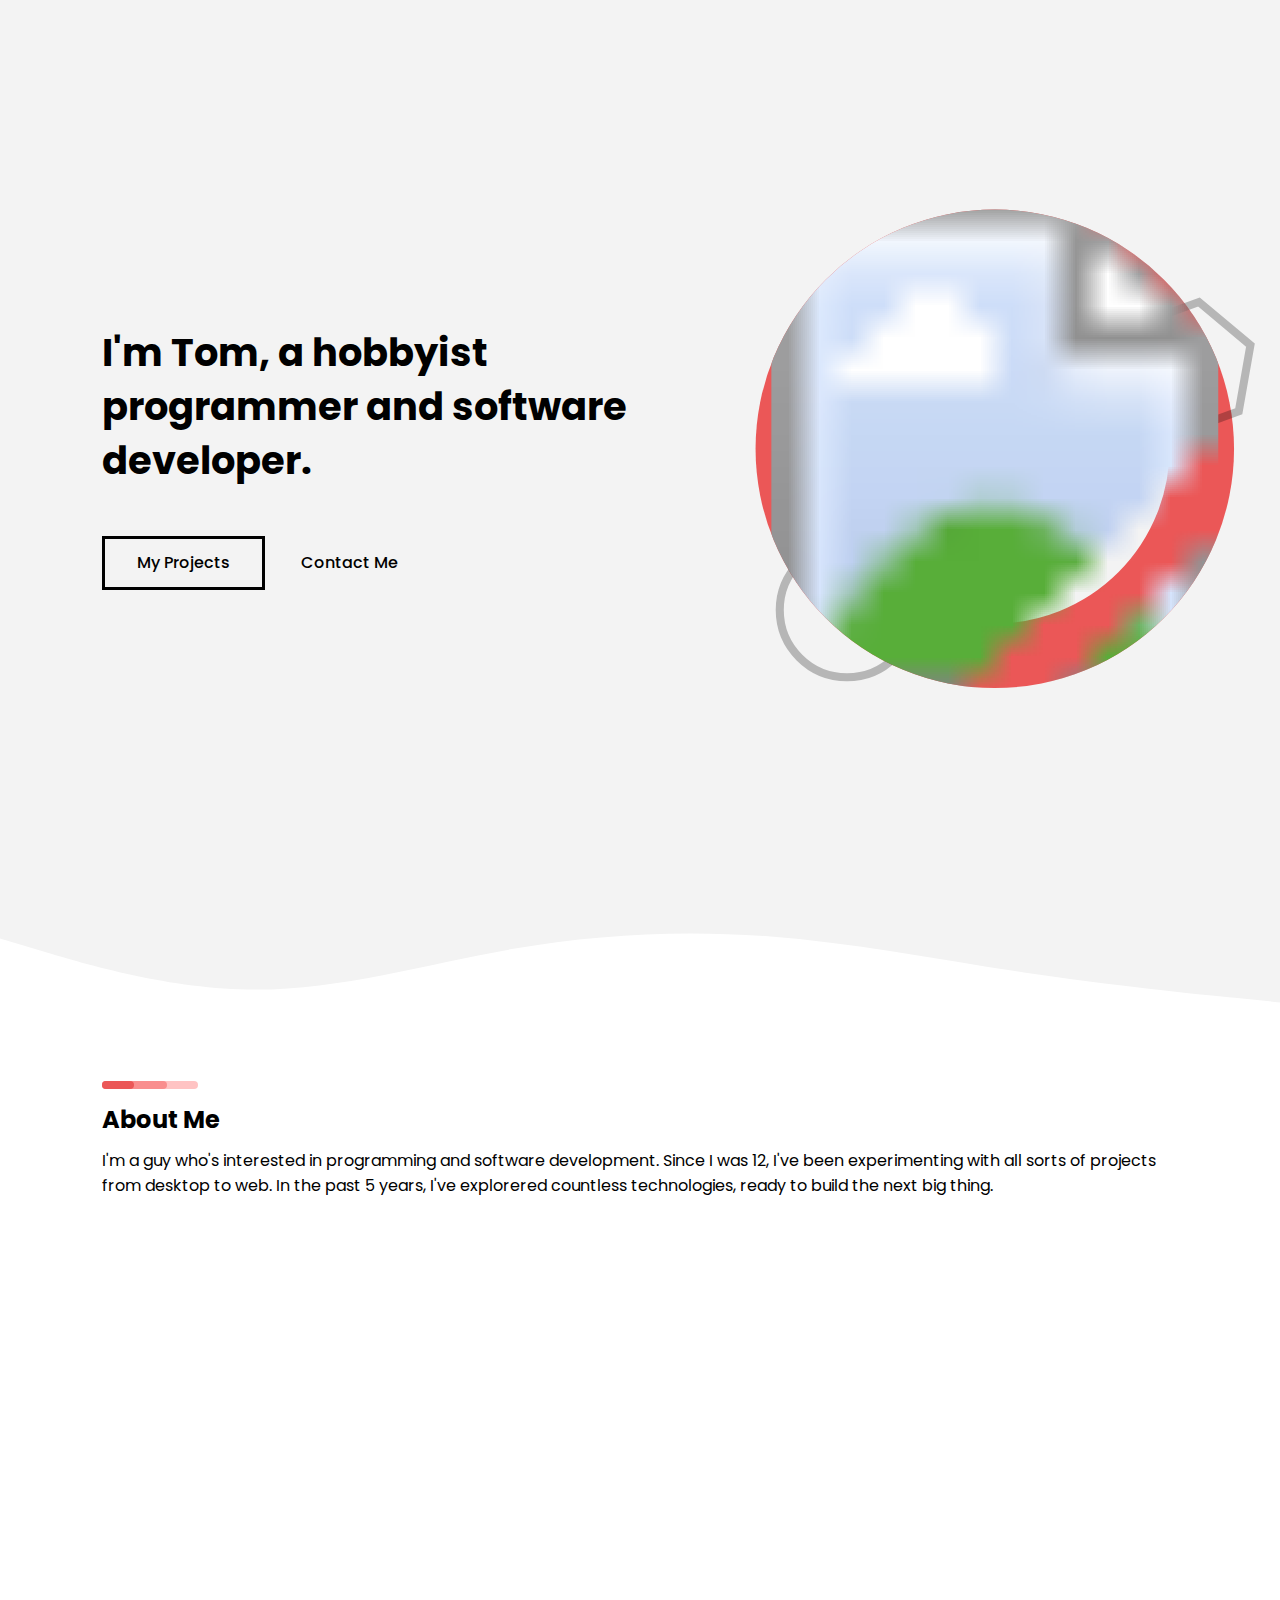
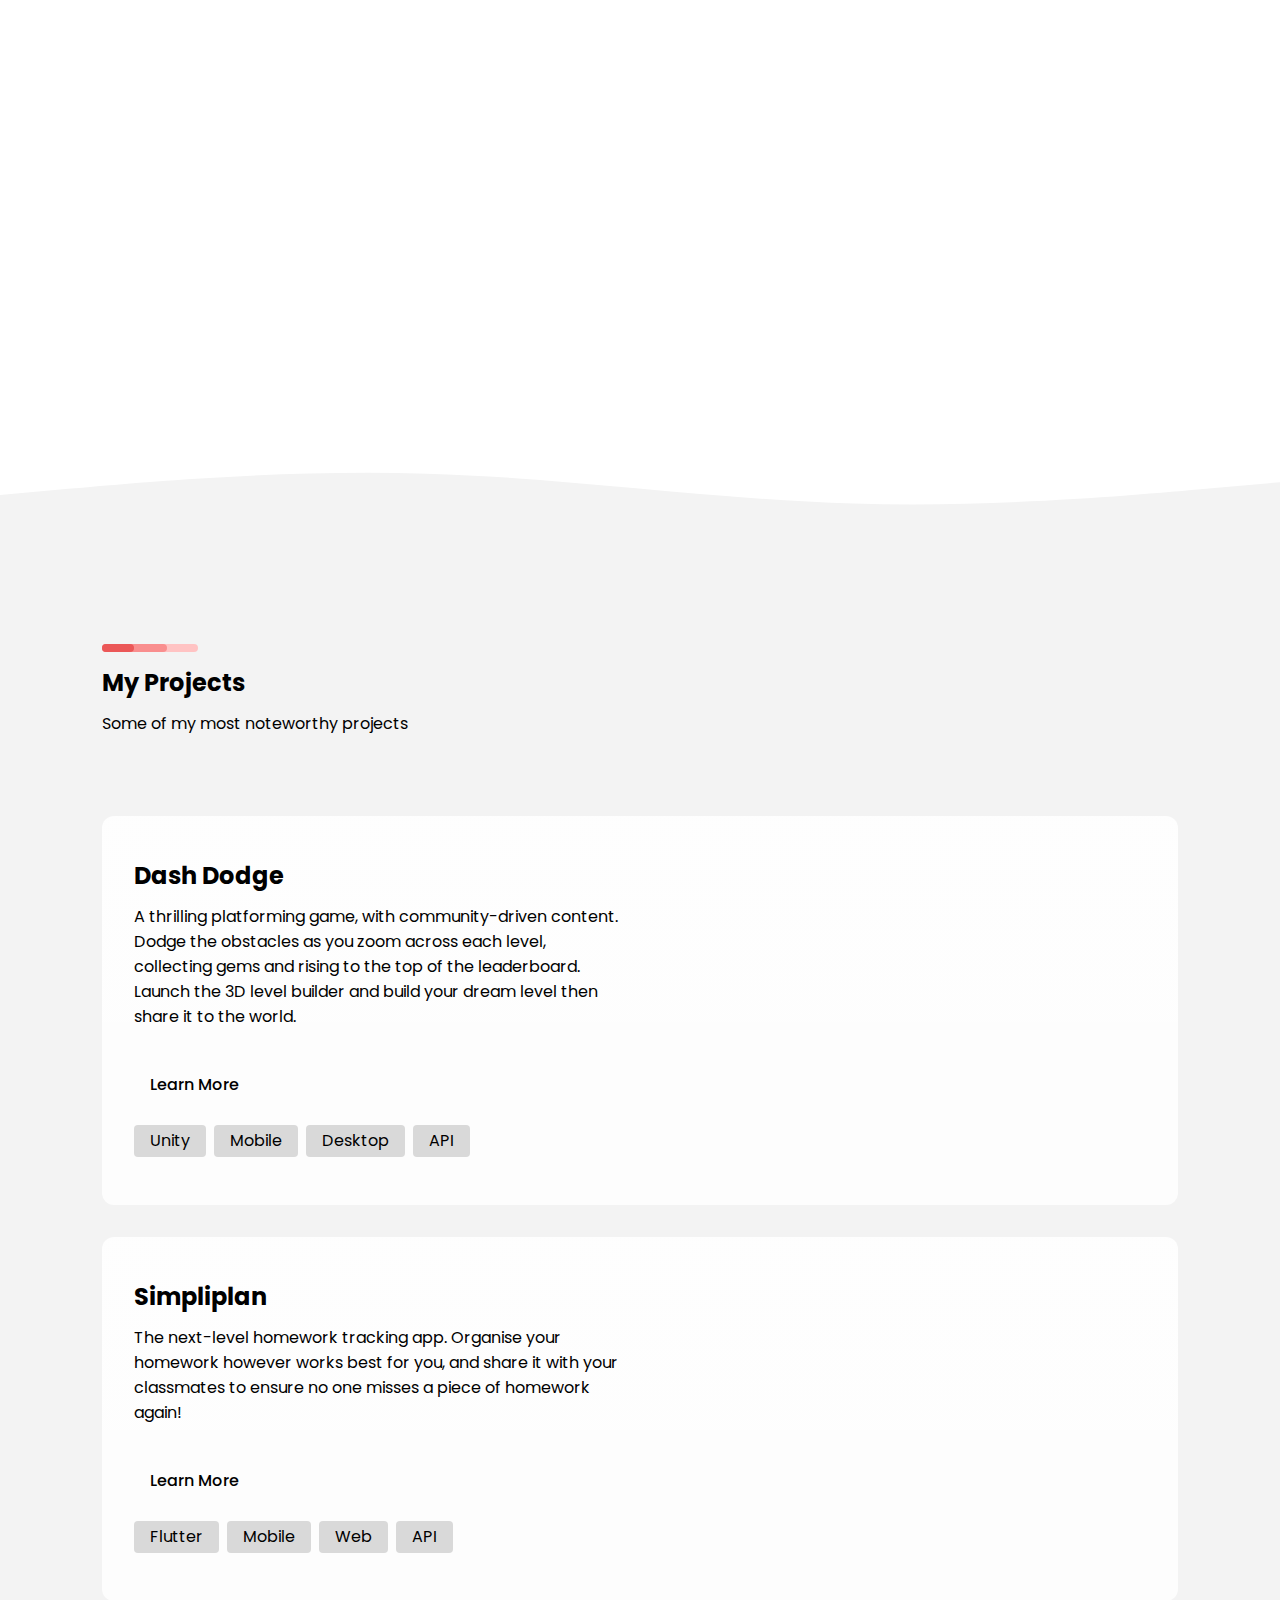
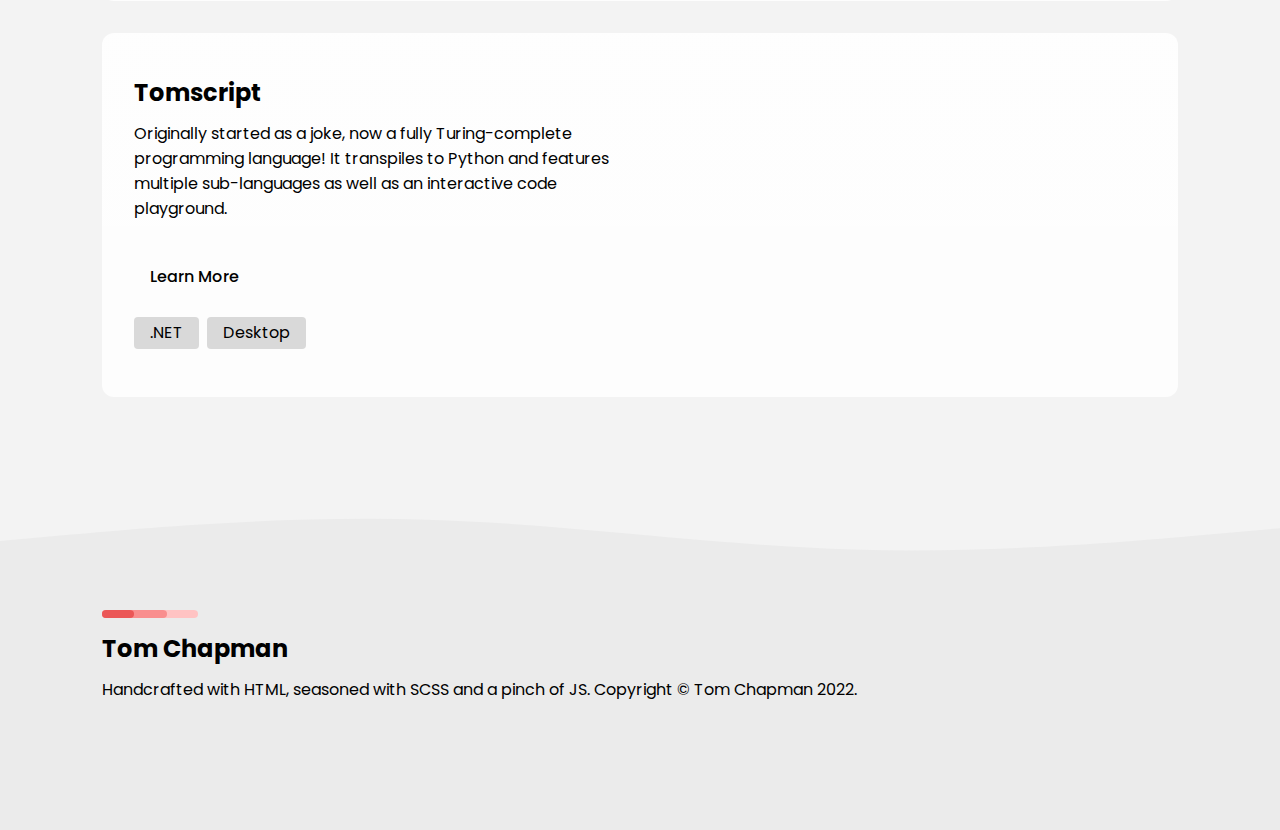
==== commit a3704191: "Added footer design, changed margin to padding on helper elements" ====
--- a/v2/index.html
+++ b/v2/index.html
@@ -182,12 +182,14 @@
             <div class="layout stretch-items xlarge-items margin-xlarge">
                 <div class="card flat image" id="project-dash-dodge">
                     <div class="container">
-                        <div class="layout stretch-items large-items">
+                        <div class="layout stretch-items large-items stretch-height">
                             <div class="layout flex-container down">
                                 <h1>Dash Dodge</h1>
                                 <p>A thrilling platforming game, with community-driven content. Dodge the obstacles as you zoom across each level, collecting gems and rising to the top of the leaderboard. Launch the 3D level builder and build your dream level then share it to the world.</p>
                                 
-                                <div class="flex-spacer"></div>
+                                <div class="flex-spacer margin-small"></div>
+
+                                <a href="#" class="button text small">Learn More</a>
 
                                 <div class="layout fixed-items margin-small">
                                     <div class="chip">Unity</div>
@@ -195,8 +197,6 @@
                                     <div class="chip">Desktop</div>
                                     <div class="chip">API</div>
                                 </div>
-
-                                <a href="#" class="button text small">Learn More</a>
                             </div>
                             <div>
                             </div>
@@ -206,19 +206,43 @@
 
                 <div class="card flat image" id="project-simpliplan">
                     <div class="container">
-                        <div class="layout stretch-items large-items">
-                            <div>
+                        <div class="layout stretch-items large-items stretch-height">
+                            <div class="layout flex-container down">
                                 <h1>Simpliplan</h1>
                                 <p>The next-level homework tracking app. Organise your homework however works best for you, and share it with your classmates to ensure no one misses a piece of homework again!</p>
                                 
+                                <div class="flex-spacer margin-small"></div>
+
+                                <a href="#" class="button text small">Learn More</a>
+
                                 <div class="layout fixed-items margin-small">
                                     <div class="chip">Flutter</div>
                                     <div class="chip">Mobile</div>
                                     <div class="chip">Web</div>
                                     <div class="chip">API</div>
                                 </div>
+                            </div>
+                            <div>
+                            </div>
+                        </div>
+                    </div>
+                </div>
+
+                <div class="card flat image" id="project-tomscript">
+                    <div class="container">
+                        <div class="layout stretch-items large-items stretch-height">
+                            <div class="layout flex-container down">
+                                <h1>Tomscript</h1>
+                                <p>Originally started as a joke, now a fully Turing-complete programming language! It transpiles to Python and features multiple sub-languages as well as an interactive code playground.</p>
+                                
+                                <div class="flex-spacer margin-small"></div>
 
                                 <a href="#" class="button text small">Learn More</a>
+
+                                <div class="layout fixed-items margin-small">
+                                    <div class="chip">.NET</div>
+                                    <div class="chip">Desktop</div>
+                                </div>
                             </div>
                             <div>
                             </div>
@@ -236,7 +260,15 @@
     </div>
 
     <footer>
-        <h1>Footer</h1>
+        <div class="container">
+            <div class="title-decoration">
+                <span></span>
+                <span></span>
+                <span></span>
+            </div>
+            <h1>Tom Chapman</h1>
+            <p>Handcrafted with HTML, seasoned with SCSS and a pinch of JS. Copyright &copy; Tom Chapman 2022.</p>
+        </div>
     </footer>
 
 
--- a/v2/css/main.css
+++ b/v2/css/main.css
@@ -1 +1 @@
-@import"https://fonts.googleapis.com/css2?family=Poppins:wght@400;500;700&display=swap";*,*::before,*::after{box-sizing:border-box}html,body,div,span,object,iframe,figure,h1,h2,h3,h4,h5,h6,p,blockquote,pre,a,code,em,img,small,strike,strong,sub,sup,tt,b,u,i,ol,ul,li,fieldset,form,label,table,caption,tbody,tfoot,thead,tr,th,td,main,canvas,embed,footer,header,nav,section,video{margin:0;padding:0;border:0;font-size:100%;font:inherit;vertical-align:baseline;text-rendering:optimizeLegibility;-webkit-font-smoothing:antialiased;-webkit-text-size-adjust:none;-moz-text-size-adjust:none;text-size-adjust:none}footer,header,nav,section,main{display:block}body{line-height:1}ol,ul{list-style:none}blockquote,q{quotes:none}blockquote:before,blockquote:after,q:before,q:after{content:"";content:none}table{border-collapse:collapse;border-spacing:0}input{-webkit-appearance:none;border-radius:0}:root{--side-spacing: clamp(1rem, 4vw, 5rem);--content-box-size: max(50vw, calc(70%))}@media(prefers-color-scheme: light){:root{--foreground: #000;--background: #fff;--background-two: #f3f3f3;--background-three: #ebebeb;--background-four: #D9D9D9;--primary-colour: #eb5757;--primary-colour-two: #f98e8e;--primary-colour-three: #ffc3c3;--image-overlay: linear-gradient(rgba(255, 255, 255, 0.75), rgba(255, 255, 255, 0.5))}}@media(prefers-color-scheme: dark){:root{--foreground: #fff;--background: #000;--background-two: #111;--background-three: #222;--background-four: #333;--primary-colour: #eb5757;--primary-colour-two: #9d2727;--primary-colour-three: #531515;--image-overlay: linear-gradient(rgba(0, 0, 0, 0.75), rgba(0, 0, 0, 0.5))}}html{font-family:"Poppins",sans-serif;overflow-x:initial;scroll-behavior:smooth}body{background-color:var(--background);color:var(--foreground);overflow-x:hidden}*{box-sizing:border-box}section>.container{margin:0 4%;min-height:100vh}@media(min-width: 64em){section>.container{margin:0 8%}}@media(min-width: 85.375em){section>.container{margin:0 15%}}@media(min-width: 120em){section>.container{margin:0 20%}}section h1,footer h1{font-size:1.5rem;font-weight:700}section h2,footer h2{font-size:1.2rem;font-weight:700}.separator{width:100%}.separator>svg{width:100%;height:100%}.button{text-decoration:none}.button.big{padding:1rem 2rem;margin-top:2rem;font-size:1rem;font-weight:500}.button.small{padding:1rem 1rem;font-size:1rem;font-weight:500}.button.filled{position:relative;display:inline-block;z-index:10;border:3px solid var(--foreground);color:var(--foreground);transition:all 1s cubic-bezier(0.075, 0.82, 0.165, 1)}.button.filled:hover{color:var(--background)}.button.filled::before{content:"";position:absolute;top:-1px;left:-1px;bottom:-1px;width:0;z-index:-1;background-color:var(--foreground);transition:all 1s cubic-bezier(0.075, 0.82, 0.165, 1)}.button.filled:hover::before{width:calc(100% + 2px)}.button.text{position:relative;display:inline-block;z-index:10;color:var(--foreground);transition:all 1s cubic-bezier(0.075, 0.82, 0.165, 1)}.button.text.big{padding:1rem 2rem;margin-top:2rem;font-size:1rem;font-weight:500}.button.text::after{content:">";display:none;position:absolute;padding:0 1rem;transition:all 1s cubic-bezier(0.075, 0.82, 0.165, 1)}.button.text:hover::after{display:inline-block}section h1{margin:1rem 0}section .title-decoration{position:relative;display:inline-block;height:0.5rem;width:6rem}section .title-decoration>span:nth-child(1){position:absolute;inset:0;border-radius:1rem;background-color:var(--primary-colour-three)}section .title-decoration>span:nth-child(2){position:absolute;inset:0;border-radius:1rem;right:33%;background-color:var(--primary-colour-two)}section .title-decoration>span:nth-child(3){position:absolute;inset:0;border-radius:1rem;right:67%;background-color:var(--primary-colour)}p{line-height:normal}.layout.stretch-items{width:100%;display:grid;gap:clamp(1rem,2.5vw,3rem)}.layout.stretch-items.large-items{grid-template-columns:repeat(auto-fit, minmax(20rem, 1fr))}.layout.stretch-items.small-items{grid-template-columns:repeat(auto-fit, minmax(10rem, 1fr))}.layout.stretch-items.xlarge-items{grid-template-columns:repeat(auto-fit, minmax(40rem, 1fr))}.layout.fixed-items{width:100%;display:flex;align-items:flex-start;flex-wrap:wrap;gap:.5rem}.layout.flex-container{display:flex}.layout.flex-container.down{flex-direction:column}.layout.flex-container.across{flex-direction:row}.layout.stretch-height{height:100%}.flex-spacer{flex-grow:1}.margin-xsmall{margin:.5rem 0}.margin-small{margin:1rem 0}.margin-medium{margin:1.5rem 0}.margin-large{margin:2rem 0}.margin-xlarge{margin:5rem 0}.spacer{height:auto}.card{position:relative;border-radius:0.75rem;overflow:hidden;background-color:var(--background-two)}.card.big>.container{margin:3rem}.card>.container{margin:2rem}.card>.container h1,.card>.container h2{margin:1rem 0}.card.raised{z-index:10;box-shadow:0px 5.7px 4.5px rgba(0,0,0,.042),0px 15.2px 12.5px rgba(0,0,0,.06),0px 34.6px 30.1px rgba(0,0,0,.078),0px 100px 100px rgba(0,0,0,.12)}.card.decorated::after{content:"";position:absolute;inset:0;height:0.5rem;background-color:var(--primary-colour)}.chip{display:inline;padding:.5rem 1rem;border-radius:0.25rem;background-color:var(--background-four)}section#hero{background-color:var(--background-two)}section#hero>.container{height:100vh;display:flex;flex-direction:row;align-items:center}section#hero>.container .left{flex:1 1 0}section#hero>.container .left h1{font-size:clamp(2rem,3vw,3.5rem);line-height:140%}section#hero>.container .right{position:relative;right:-8%;flex:1 1 0}section#hero>.container .right svg.graphic{width:100%;color:var(--primary-colour)}section#hero>.container .right svg.graphic .shape{color:var(--foreground);opacity:.25;transform-box:fill-box;transform-origin:center}section#hero>.container .right svg.graphic .shape-animate-1{transform-box:fill-box;transform-origin:center;-webkit-animation:acw-in 2s cubic-bezier(0.19, 1, 0.22, 1) 0.2s 1 normal both,bob 3s ease-in-out 1.2s infinite alternate none;animation:acw-in 2s cubic-bezier(0.19, 1, 0.22, 1) 0.2s 1 normal both,bob 3s ease-in-out 1.2s infinite alternate none}section#hero>.container .right svg.graphic .shape-animate-2{transform-box:fill-box;transform-origin:center;-webkit-animation:cw-in 2s cubic-bezier(0.19, 1, 0.22, 1) 0.4s 1 normal both,bob 3s ease-in-out 1.9s infinite alternate none;animation:cw-in 2s cubic-bezier(0.19, 1, 0.22, 1) 0.4s 1 normal both,bob 3s ease-in-out 1.9s infinite alternate none}section#hero>.container .right svg.graphic .shape-animate-3{transform-box:fill-box;transform-origin:center;-webkit-animation:acw-in 2s cubic-bezier(0.19, 1, 0.22, 1) 0.6s 1 normal both,bob 3s ease-in-out 2.6s infinite alternate none;animation:acw-in 2s cubic-bezier(0.19, 1, 0.22, 1) 0.6s 1 normal both,bob 3s ease-in-out 2.6s infinite alternate none}section#hero>.container .right svg.graphic .shape-hover{transform-box:fill-box;transform-origin:center;pointer-events:all;transition:all 1.5s cubic-bezier(0.075, 0.82, 0.165, 1)}section#hero>.container .right svg.graphic .shape-hover:hover{transform:scale(1.1) rotate(10deg)}section#hero>.container .right svg.graphic image{transform-box:fill-box;transform-origin:center;pointer-events:none;-webkit-animation:image-in 1.5s cubic-bezier(0.19, 1, 0.22, 1) 0s 1 normal both,image-bob 3s ease-in-out 1s infinite alternate none;animation:image-in 1.5s cubic-bezier(0.19, 1, 0.22, 1) 0s 1 normal both,image-bob 3s ease-in-out 1s infinite alternate none}@-webkit-keyframes cw-in{0%{opacity:0;transform:translateY(0.8rem) scale(0.8) rotate(-45deg)}100%{opacity:100%;transform:translateY(0) scale(1) rotate(0deg)}}@keyframes cw-in{0%{opacity:0;transform:translateY(0.8rem) scale(0.8) rotate(-45deg)}100%{opacity:100%;transform:translateY(0) scale(1) rotate(0deg)}}@-webkit-keyframes acw-in{0%{opacity:0;transform:translateY(0.75rem) scale(0.85) rotate(-45deg)}100%{opacity:100%;transform:translateY(0) scale(1) rotate(0deg)}}@keyframes acw-in{0%{opacity:0;transform:translateY(0.75rem) scale(0.85) rotate(-45deg)}100%{opacity:100%;transform:translateY(0) scale(1) rotate(0deg)}}@-webkit-keyframes bob{0%{transform:translateY(0)}100%{transform:translateY(0.2rem)}}@keyframes bob{0%{transform:translateY(0)}100%{transform:translateY(0.2rem)}}@-webkit-keyframes hover{0%{transform:scale(1)}50%{transform:scale(1.1)}100%{transform:scale(1)}}@keyframes hover{0%{transform:scale(1)}50%{transform:scale(1.1)}100%{transform:scale(1)}}@-webkit-keyframes image-in{0%{opacity:0;transform:scale(0.95) rotate(-5deg)}100%{opacity:100%;transform:scale(1) rotate(0deg)}}@keyframes image-in{0%{opacity:0;transform:scale(0.95) rotate(-5deg)}100%{opacity:100%;transform:scale(1) rotate(0deg)}}@-webkit-keyframes image-bob{0%{transform:rotate(0)}100%{transform:rotate(1deg)}}@keyframes image-bob{0%{transform:rotate(0)}100%{transform:rotate(1deg)}}#hero-separator{color:var(--background-two);height:8rem}section#about{background-color:var(--background)}section#about>.container{height:auto;margin-top:3rem}section#tech{background-color:var(--background)}section#tech>.container{height:auto;margin-top:10rem}section#tech>.container>.card{min-height:50vh}section#tech>.container>.card li{margin-top:.5rem}#tech-separator{position:relative;top:-7rem;height:8rem;color:var(--background-two)}section#projects{margin-top:-7rem;background-color:var(--background-two)}section#projects>.container{min-height:100vh;padding-top:5rem}section#projects>.container .card{min-height:75vh}section#projects>.container #project-dash-dodge{background:var(--image-overlay),url("../../img/projects/dash-dodge/think-outside-the-box.jpg") no-repeat center center;background-size:cover}section#projects>.container #project-simpliplan{background:var(--image-overlay),url("../../img/projects/simpliplan/homework-page.png") no-repeat center top;background-size:cover}footer{height:100vh;background-color:var(--background-three)}#footer-separator{height:8rem;color:var(--background-three)}+@import"https://fonts.googleapis.com/css2?family=Poppins:wght@400;500;700&display=swap";*,*::before,*::after{box-sizing:border-box}html,body,div,span,object,iframe,figure,h1,h2,h3,h4,h5,h6,p,blockquote,pre,a,code,em,img,small,strike,strong,sub,sup,tt,b,u,i,ol,ul,li,fieldset,form,label,table,caption,tbody,tfoot,thead,tr,th,td,main,canvas,embed,footer,header,nav,section,video{margin:0;padding:0;border:0;font-size:100%;font:inherit;vertical-align:baseline;text-rendering:optimizeLegibility;-webkit-font-smoothing:antialiased;-webkit-text-size-adjust:none;-moz-text-size-adjust:none;text-size-adjust:none}footer,header,nav,section,main{display:block}body{line-height:1}ol,ul{list-style:none}blockquote,q{quotes:none}blockquote:before,blockquote:after,q:before,q:after{content:"";content:none}table{border-collapse:collapse;border-spacing:0}input{-webkit-appearance:none;border-radius:0}:root{--side-spacing: clamp(1rem, 4vw, 5rem);--content-box-size: max(50vw, calc(70%))}@media(prefers-color-scheme: light){:root{--foreground: #000;--background: #fff;--background-two: #f3f3f3;--background-three: #ebebeb;--background-four: #D9D9D9;--primary-colour: #eb5757;--primary-colour-two: #f98e8e;--primary-colour-three: #ffc3c3;--image-overlay: linear-gradient(rgba(255, 255, 255, 0.9), rgba(255, 255, 255, 0.85))}}@media(prefers-color-scheme: dark){:root{--foreground: #fff;--background: #000;--background-two: #111;--background-three: #222;--background-four: #333;--primary-colour: #eb5757;--primary-colour-two: #9d2727;--primary-colour-three: #531515;--image-overlay: linear-gradient(rgba(0, 0, 0, 0.85), rgba(0, 0, 0, 0.65))}}html{font-family:"Poppins",sans-serif;overflow-x:initial;scroll-behavior:smooth}body{background-color:var(--background);color:var(--foreground);overflow-x:hidden}*{box-sizing:border-box}section>.container,footer>.container{margin:0 4%}@media(min-width: 64em){section>.container,footer>.container{margin:0 8%}}@media(min-width: 85.375em){section>.container,footer>.container{margin:0 15%}}@media(min-width: 120em){section>.container,footer>.container{margin:0 20%}}section h1,footer h1{font-size:1.5rem;font-weight:700}section h2,footer h2{font-size:1.2rem;font-weight:700}.separator{width:100%}.separator>svg{width:100%;height:100%}.button{text-decoration:none}.button.big{padding:1rem 2rem;margin-top:2rem;font-size:1rem;font-weight:500}.button.small{padding:1rem 1rem;font-size:1rem;font-weight:500}.button.filled{position:relative;display:inline-block;z-index:10;border:3px solid var(--foreground);color:var(--foreground);transition:all 1s cubic-bezier(0.075, 0.82, 0.165, 1)}.button.filled:hover{color:var(--background)}.button.filled::before{content:"";position:absolute;top:-1px;left:-1px;bottom:-1px;width:0;z-index:-1;background-color:var(--foreground);transition:all 1s cubic-bezier(0.075, 0.82, 0.165, 1)}.button.filled:hover::before{width:calc(100% + 2px)}.button.text{position:relative;display:inline-block;z-index:10;color:var(--foreground);transition:all 1s cubic-bezier(0.075, 0.82, 0.165, 1)}.button.text.big{padding:1rem 2rem;margin-top:2rem;font-size:1rem;font-weight:500}.button.text::after{content:">";display:none;position:absolute;padding:0 1rem;transition:all 1s cubic-bezier(0.075, 0.82, 0.165, 1)}.button.text:hover::after{display:inline-block}section h1,footer h1{margin:1rem 0}section .title-decoration,footer .title-decoration{position:relative;display:inline-block;height:0.5rem;width:6rem}section .title-decoration>span:nth-child(1),footer .title-decoration>span:nth-child(1){position:absolute;inset:0;border-radius:1rem;background-color:var(--primary-colour-three)}section .title-decoration>span:nth-child(2),footer .title-decoration>span:nth-child(2){position:absolute;inset:0;border-radius:1rem;right:33%;background-color:var(--primary-colour-two)}section .title-decoration>span:nth-child(3),footer .title-decoration>span:nth-child(3){position:absolute;inset:0;border-radius:1rem;right:67%;background-color:var(--primary-colour)}p{line-height:normal}.layout.stretch-items{width:100%;display:grid;gap:clamp(1rem,2.5vw,3rem)}.layout.stretch-items.large-items{grid-template-columns:repeat(auto-fit, minmax(20rem, 1fr))}.layout.stretch-items.small-items{grid-template-columns:repeat(auto-fit, minmax(10rem, 1fr))}.layout.stretch-items.xlarge-items{grid-template-columns:repeat(auto-fit, minmax(40rem, 1fr))}.layout.fixed-items{width:100%;display:flex;align-items:flex-start;flex-wrap:wrap;gap:.5rem}.layout.flex-container{display:flex;align-items:flex-start}.layout.flex-container.down{flex-direction:column}.layout.flex-container.across{flex-direction:row}.layout.stretch-height{height:100%}.flex-spacer{flex-grow:1}.margin-xsmall{padding:.5rem 0}.margin-small{padding:1rem 0}.margin-medium{padding:1.5rem 0}.margin-large{padding:2rem 0}.margin-xlarge{padding:5rem 0}.spacer{height:auto}.card{position:relative;border-radius:0.75rem;overflow:hidden;background-color:var(--background-two)}.card.big>.container{padding:3rem}.card>.container{padding:2rem;height:100%}.card>.container h1,.card>.container h2{margin:1rem 0}.card.raised{z-index:10;box-shadow:0px 5.7px 4.5px rgba(0,0,0,.042),0px 15.2px 12.5px rgba(0,0,0,.06),0px 34.6px 30.1px rgba(0,0,0,.078),0px 100px 100px rgba(0,0,0,.12)}.card.decorated::after{content:"";position:absolute;inset:0;height:0.5rem;background-color:var(--primary-colour)}.chip{display:inline;padding:.5rem 1rem;border-radius:0.25rem;background-color:var(--background-four)}section#hero{background-color:var(--background-two)}section#hero>.container{height:100vh;display:flex;flex-direction:row;align-items:center}section#hero>.container .left{flex:1 1 0}section#hero>.container .left h1{font-size:clamp(2rem,3vw,3.5rem);line-height:140%}section#hero>.container .right{position:relative;right:-8%;flex:1 1 0}section#hero>.container .right svg.graphic{width:100%;color:var(--primary-colour)}section#hero>.container .right svg.graphic .shape{color:var(--foreground);opacity:.25;transform-box:fill-box;transform-origin:center}section#hero>.container .right svg.graphic .shape-animate-1{transform-box:fill-box;transform-origin:center;-webkit-animation:acw-in 2s cubic-bezier(0.19, 1, 0.22, 1) 0.2s 1 normal both,bob 3s ease-in-out 1.2s infinite alternate none;animation:acw-in 2s cubic-bezier(0.19, 1, 0.22, 1) 0.2s 1 normal both,bob 3s ease-in-out 1.2s infinite alternate none}section#hero>.container .right svg.graphic .shape-animate-2{transform-box:fill-box;transform-origin:center;-webkit-animation:cw-in 2s cubic-bezier(0.19, 1, 0.22, 1) 0.4s 1 normal both,bob 3s ease-in-out 1.9s infinite alternate none;animation:cw-in 2s cubic-bezier(0.19, 1, 0.22, 1) 0.4s 1 normal both,bob 3s ease-in-out 1.9s infinite alternate none}section#hero>.container .right svg.graphic .shape-animate-3{transform-box:fill-box;transform-origin:center;-webkit-animation:acw-in 2s cubic-bezier(0.19, 1, 0.22, 1) 0.6s 1 normal both,bob 3s ease-in-out 2.6s infinite alternate none;animation:acw-in 2s cubic-bezier(0.19, 1, 0.22, 1) 0.6s 1 normal both,bob 3s ease-in-out 2.6s infinite alternate none}section#hero>.container .right svg.graphic .shape-hover{transform-box:fill-box;transform-origin:center;pointer-events:all;transition:all 1.5s cubic-bezier(0.075, 0.82, 0.165, 1)}section#hero>.container .right svg.graphic .shape-hover:hover{transform:scale(1.1) rotate(10deg)}section#hero>.container .right svg.graphic image{transform-box:fill-box;transform-origin:center;pointer-events:none;-webkit-animation:image-in 1.5s cubic-bezier(0.19, 1, 0.22, 1) 0s 1 normal both,image-bob 3s ease-in-out 1s infinite alternate none;animation:image-in 1.5s cubic-bezier(0.19, 1, 0.22, 1) 0s 1 normal both,image-bob 3s ease-in-out 1s infinite alternate none}@-webkit-keyframes cw-in{0%{opacity:0;transform:translateY(0.8rem) scale(0.8) rotate(-45deg)}100%{opacity:100%;transform:translateY(0) scale(1) rotate(0deg)}}@keyframes cw-in{0%{opacity:0;transform:translateY(0.8rem) scale(0.8) rotate(-45deg)}100%{opacity:100%;transform:translateY(0) scale(1) rotate(0deg)}}@-webkit-keyframes acw-in{0%{opacity:0;transform:translateY(0.75rem) scale(0.85) rotate(-45deg)}100%{opacity:100%;transform:translateY(0) scale(1) rotate(0deg)}}@keyframes acw-in{0%{opacity:0;transform:translateY(0.75rem) scale(0.85) rotate(-45deg)}100%{opacity:100%;transform:translateY(0) scale(1) rotate(0deg)}}@-webkit-keyframes bob{0%{transform:translateY(0)}100%{transform:translateY(0.2rem)}}@keyframes bob{0%{transform:translateY(0)}100%{transform:translateY(0.2rem)}}@-webkit-keyframes hover{0%{transform:scale(1)}50%{transform:scale(1.1)}100%{transform:scale(1)}}@keyframes hover{0%{transform:scale(1)}50%{transform:scale(1.1)}100%{transform:scale(1)}}@-webkit-keyframes image-in{0%{opacity:0;transform:scale(0.95) rotate(-5deg)}100%{opacity:100%;transform:scale(1) rotate(0deg)}}@keyframes image-in{0%{opacity:0;transform:scale(0.95) rotate(-5deg)}100%{opacity:100%;transform:scale(1) rotate(0deg)}}@-webkit-keyframes image-bob{0%{transform:rotate(0)}100%{transform:rotate(1deg)}}@keyframes image-bob{0%{transform:rotate(0)}100%{transform:rotate(1deg)}}#hero-separator{color:var(--background-two);height:8rem}section#about{background-color:var(--background)}section#about>.container{height:auto;margin-top:3rem}section#tech{background-color:var(--background)}section#tech>.container{height:auto}section#tech>.container>.card{min-height:50vh}section#tech>.container>.card li{margin-top:.5rem}#tech-separator{position:relative;top:-7rem;height:8rem;color:var(--background-two)}section#projects{margin-top:-7rem;background-color:var(--background-two)}section#projects>.container{min-height:100vh;padding-top:5rem}section#projects>.container .card{min-height:25vh}section#projects>.container #project-dash-dodge{background:var(--image-overlay),url("../../img/projects/dash-dodge/think-outside-the-box.jpg") no-repeat center center;background-size:cover}section#projects>.container #project-simpliplan{background:var(--image-overlay),url("../../img/projects/simpliplan/homework-page.png") no-repeat center 25%;background-size:cover}section#projects>.container #project-tomscript{background:var(--image-overlay),url("../../img/projects/tomscript/code-playground.png") no-repeat center center;background-size:cover}footer{height:25vh;background-color:var(--background-three)}#footer-separator{height:8rem;color:var(--background-three);background-color:var(--background-two)}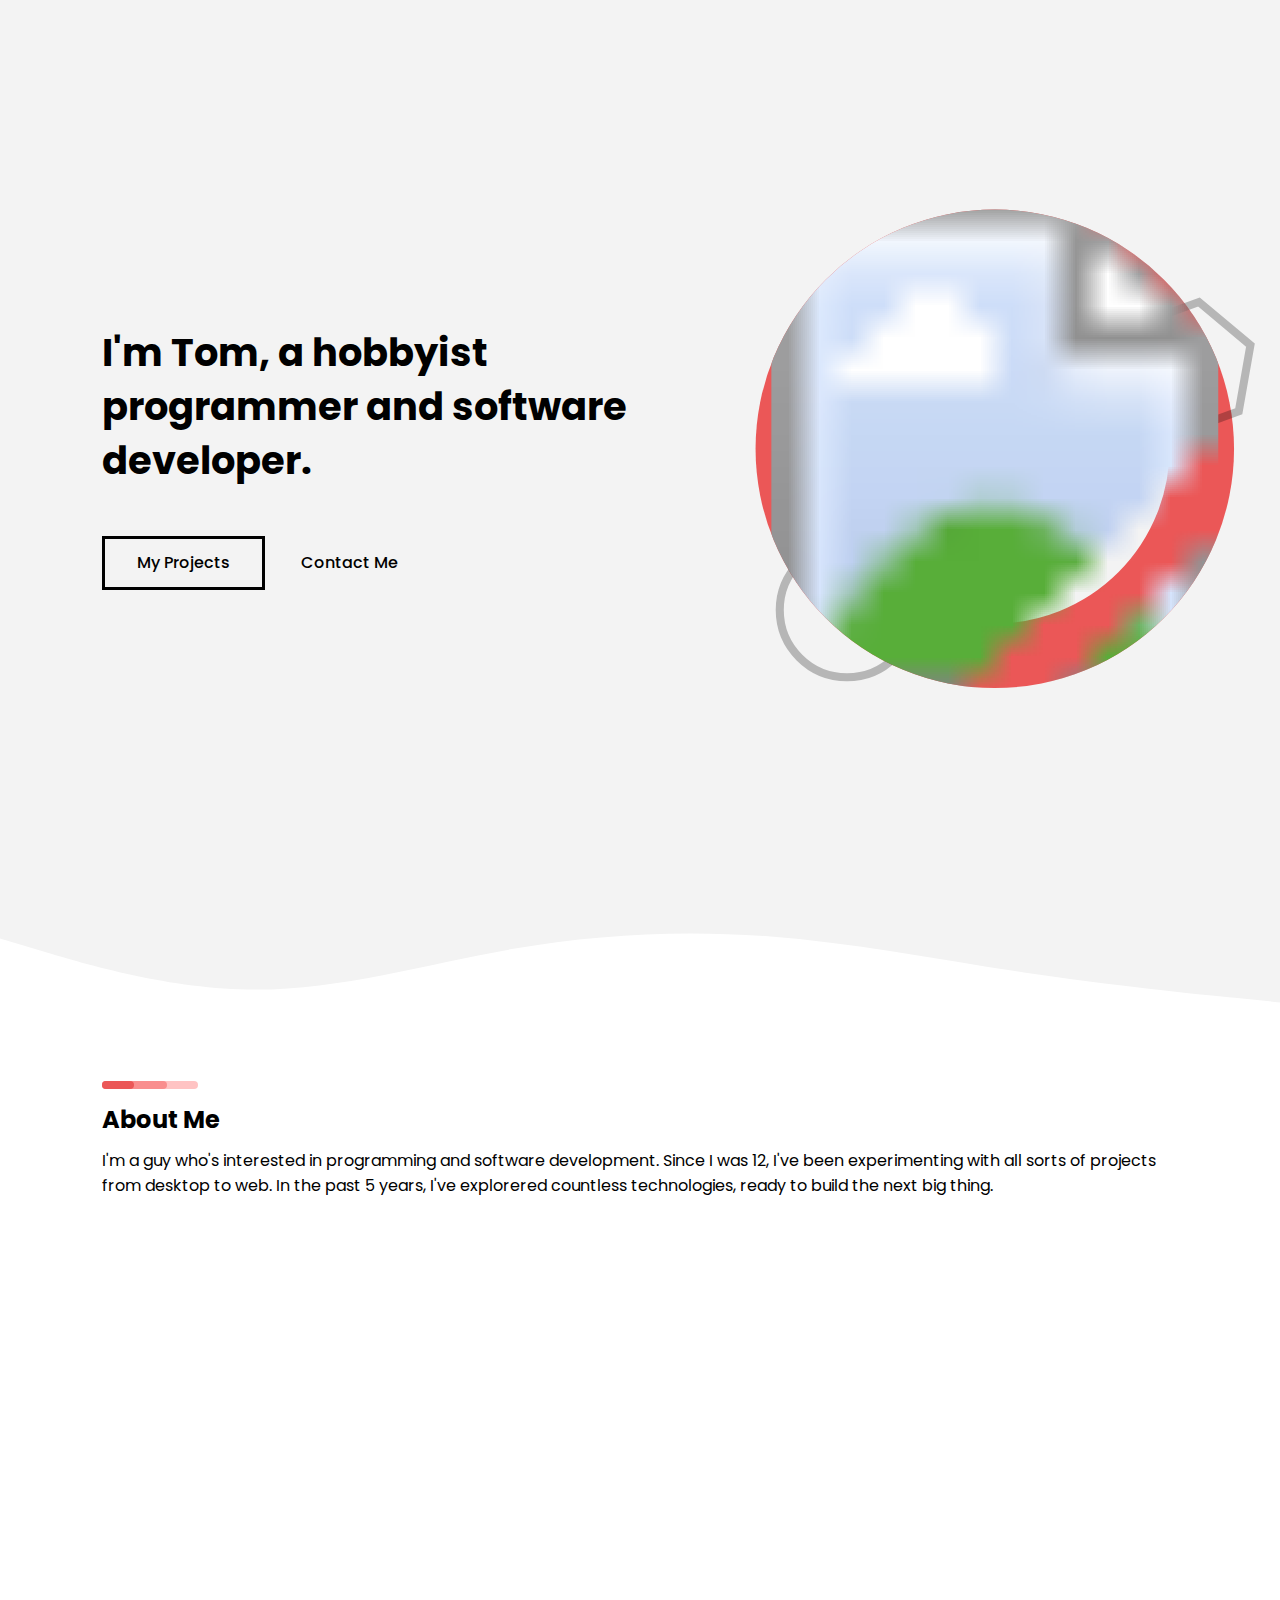
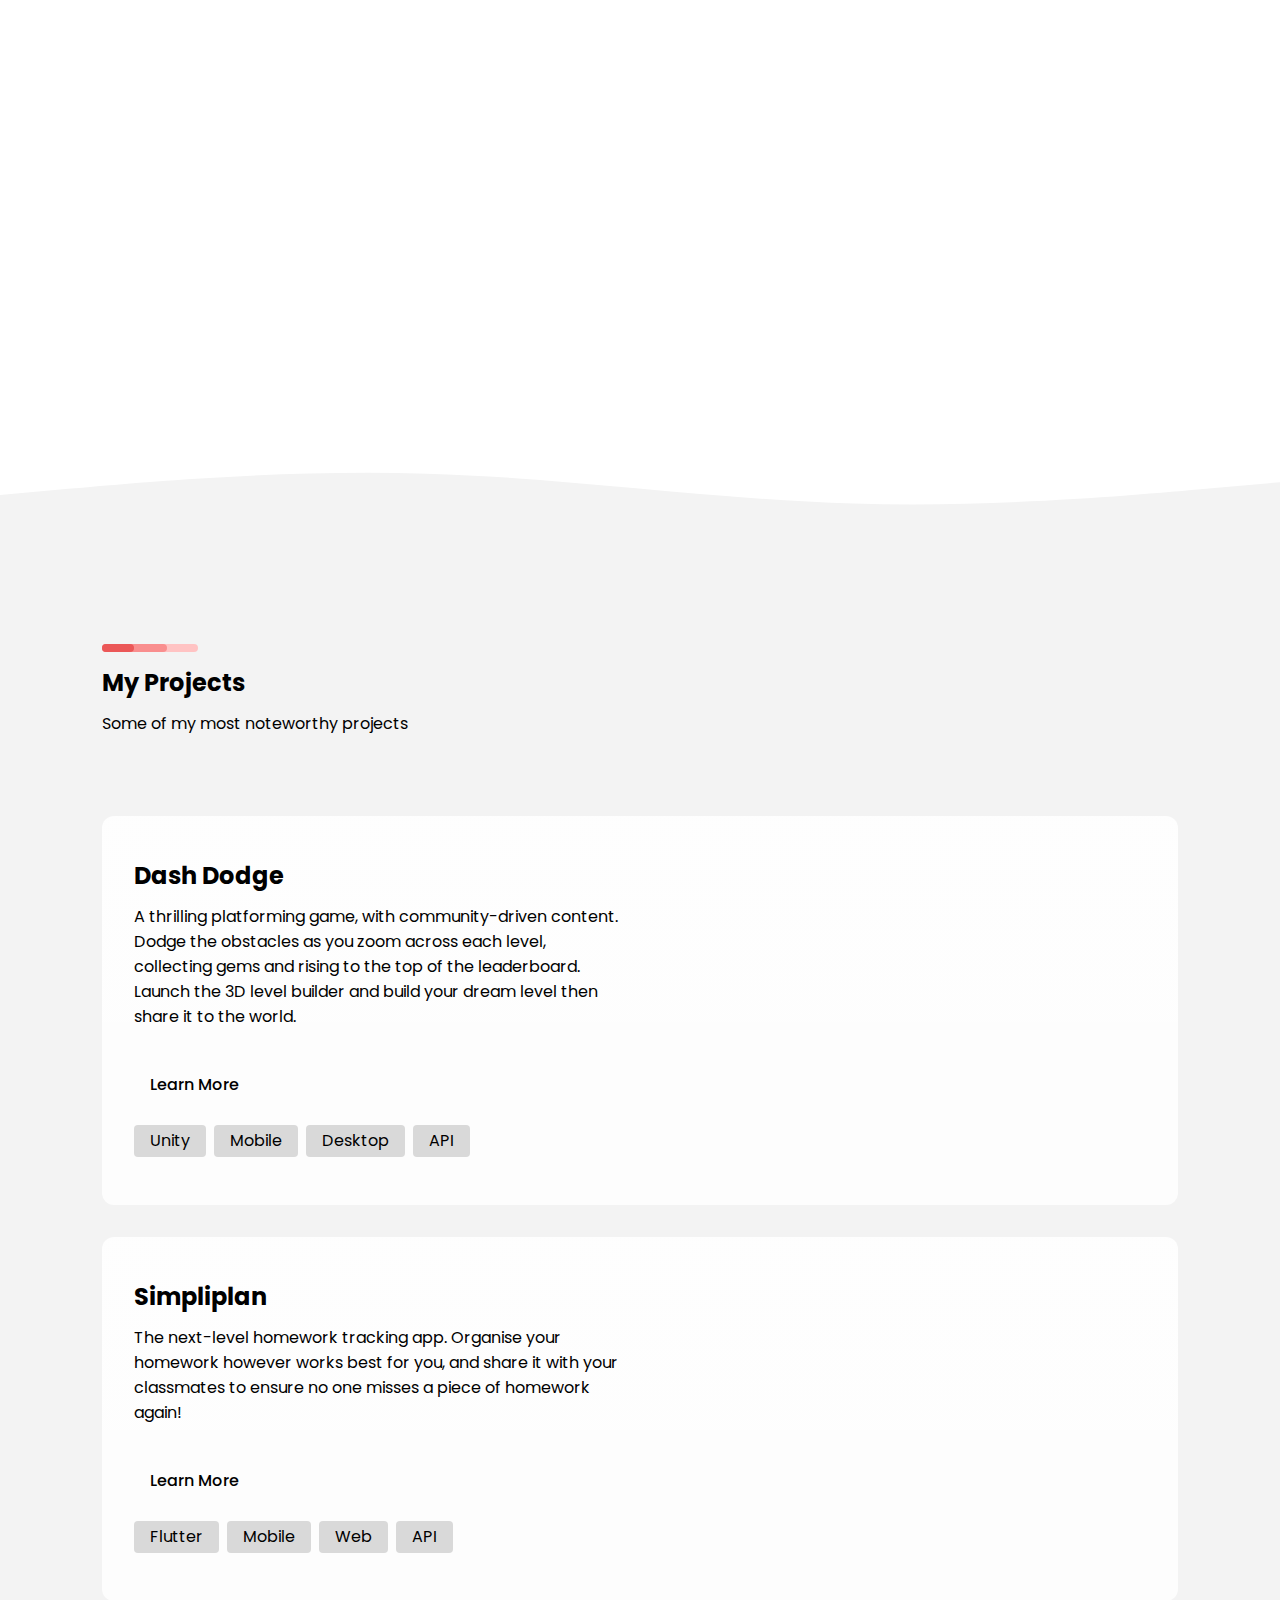
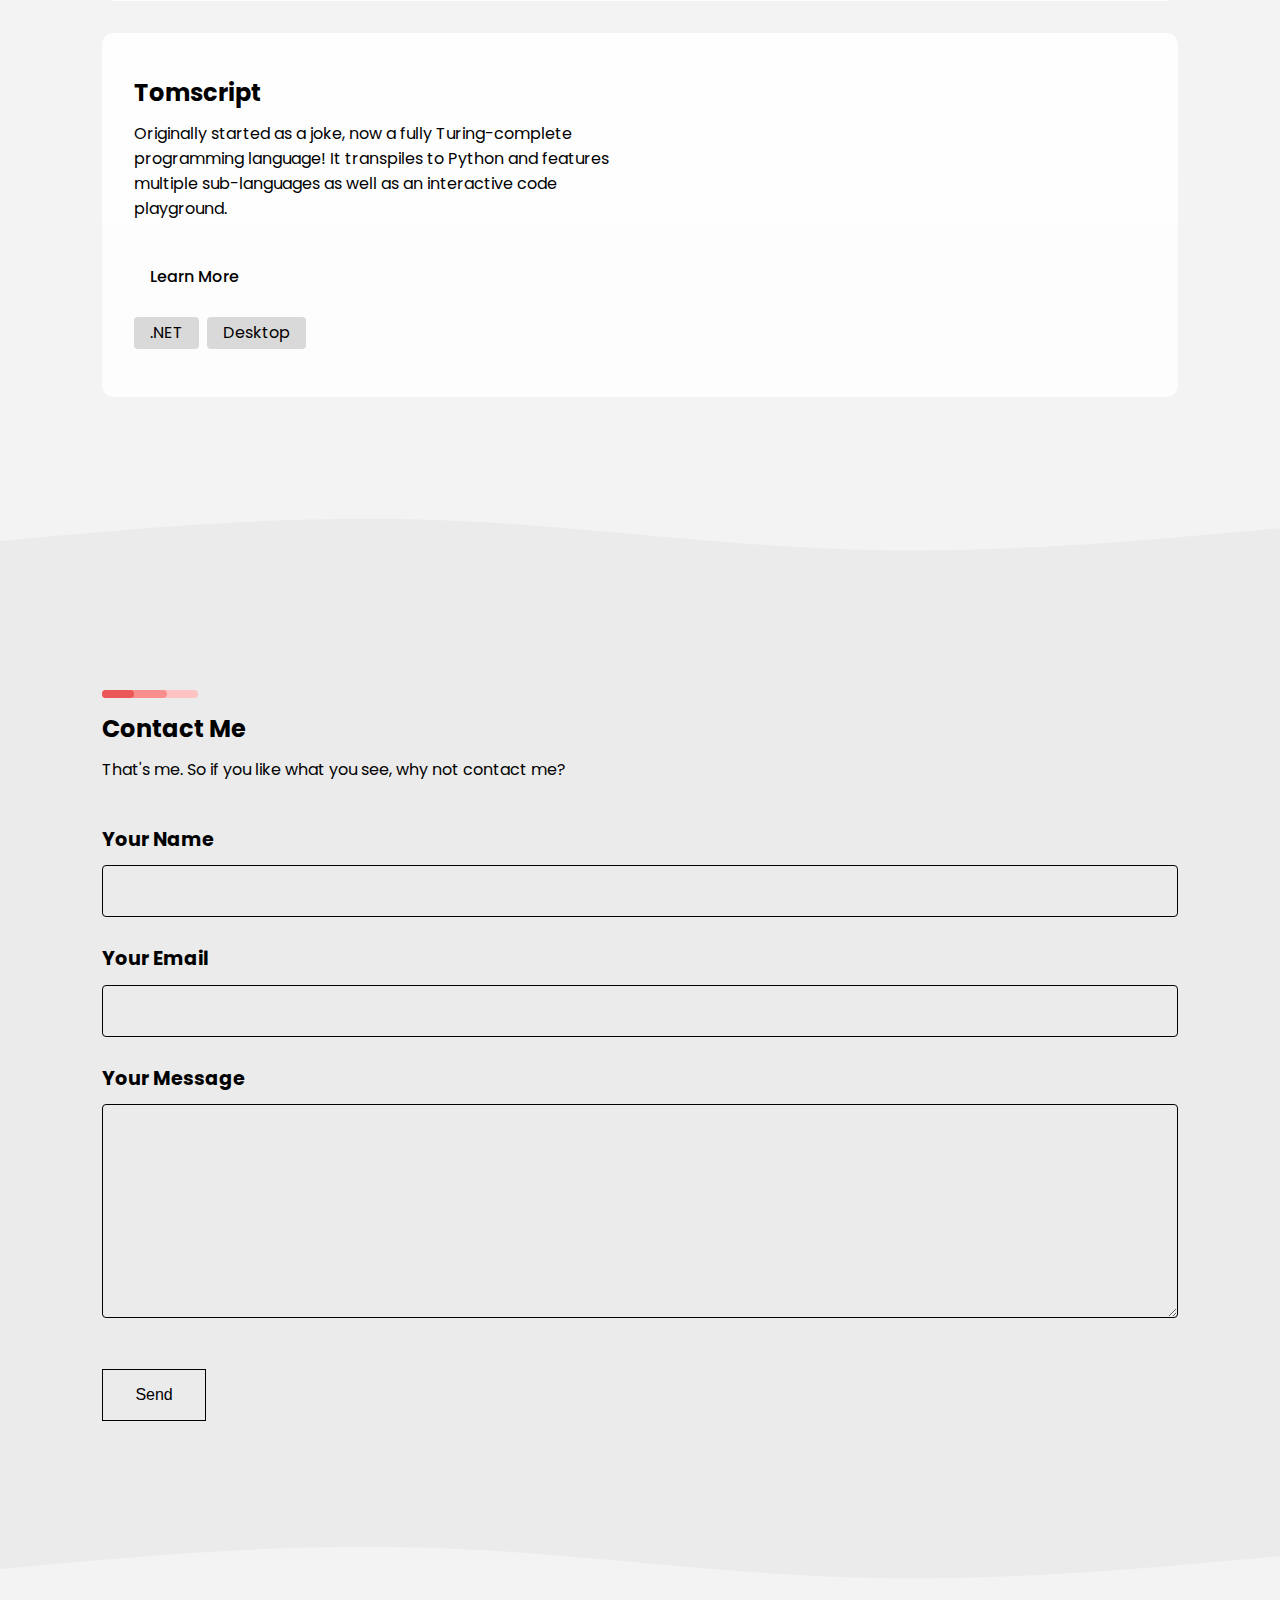
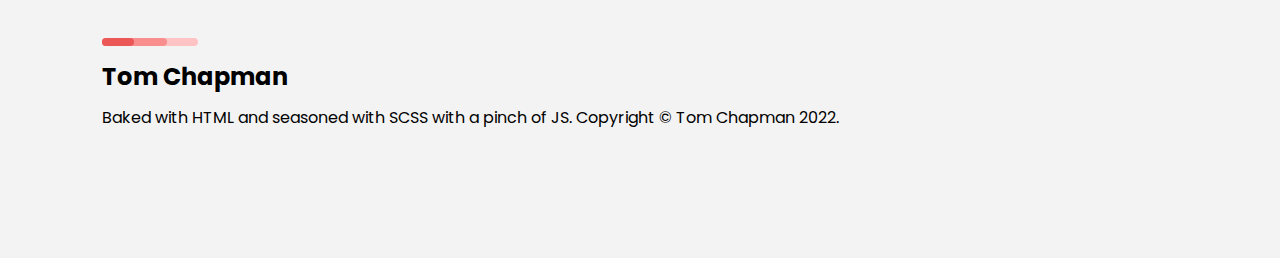
==== commit de50f722: "Added non-functional contact form" ====
--- a/v2/index.html
+++ b/v2/index.html
@@ -186,7 +186,7 @@
                             <div class="layout flex-container down">
                                 <h1>Dash Dodge</h1>
                                 <p>A thrilling platforming game, with community-driven content. Dodge the obstacles as you zoom across each level, collecting gems and rising to the top of the leaderboard. Launch the 3D level builder and build your dream level then share it to the world.</p>
-                                
+
                                 <div class="flex-spacer margin-small"></div>
 
                                 <a href="#" class="button text small">Learn More</a>
@@ -210,7 +210,7 @@
                             <div class="layout flex-container down">
                                 <h1>Simpliplan</h1>
                                 <p>The next-level homework tracking app. Organise your homework however works best for you, and share it with your classmates to ensure no one misses a piece of homework again!</p>
-                                
+
                                 <div class="flex-spacer margin-small"></div>
 
                                 <a href="#" class="button text small">Learn More</a>
@@ -234,7 +234,7 @@
                             <div class="layout flex-container down">
                                 <h1>Tomscript</h1>
                                 <p>Originally started as a joke, now a fully Turing-complete programming language! It transpiles to Python and features multiple sub-languages as well as an interactive code playground.</p>
-                                
+
                                 <div class="flex-spacer margin-small"></div>
 
                                 <a href="#" class="button text small">Learn More</a>
@@ -250,6 +250,37 @@
                     </div>
                 </div>
             </div>
+        </div>
+    </section>
+
+    <div class="separator" id="contact-separator">
+        <svg xmlns="http://www.w3.org/2000/svg" viewBox="0 0 1440 320" preserveAspectRatio="none">
+            <path fill="currentColor" fill-opacity="1" d="M0,160L80,144C160,128,320,96,480,106.7C640,117,800,171,960,181.3C1120,192,1280,160,1360,144L1440,128L1440,320L1360,320C1280,320,1120,320,960,320C800,320,640,320,480,320C320,320,160,320,80,320L0,320Z"></path>
+        </svg>
+    </div>
+
+    <section id="contact">
+        <div class="container">
+            <div class="title-decoration">
+                <span></span>
+                <span></span>
+                <span></span>
+            </div>
+            <h1>Contact Me</h1>
+            <p>That's me. So if you like what you see, why not contact me?</p>
+
+            <form action="">
+                <label for="contact-name">Your Name</label>
+                <input type="text" name="name" id="contact-name">
+
+                <label for="contact-email">Your Email</label>
+                <input type="email" name="email" id="contact-email">
+
+                <label for="contact-message">Your Message</label>
+                <textarea name="message" id="contact-message" cols="30" rows="10"></textarea>
+
+                <input type="submit" class="button text big" value="Send">
+            </form>
         </div>
     </section>
 
@@ -267,7 +298,7 @@
                 <span></span>
             </div>
             <h1>Tom Chapman</h1>
-            <p>Handcrafted with HTML, seasoned with SCSS and a pinch of JS. Copyright &copy; Tom Chapman 2022.</p>
+            <p>Baked with HTML and seasoned with SCSS with a pinch of JS. Copyright &copy; Tom Chapman 2022.</p>
         </div>
     </footer>
 
--- a/v2/css/main.css
+++ b/v2/css/main.css
@@ -1 +1 @@
-@import"https://fonts.googleapis.com/css2?family=Poppins:wght@400;500;700&display=swap";*,*::before,*::after{box-sizing:border-box}html,body,div,span,object,iframe,figure,h1,h2,h3,h4,h5,h6,p,blockquote,pre,a,code,em,img,small,strike,strong,sub,sup,tt,b,u,i,ol,ul,li,fieldset,form,label,table,caption,tbody,tfoot,thead,tr,th,td,main,canvas,embed,footer,header,nav,section,video{margin:0;padding:0;border:0;font-size:100%;font:inherit;vertical-align:baseline;text-rendering:optimizeLegibility;-webkit-font-smoothing:antialiased;-webkit-text-size-adjust:none;-moz-text-size-adjust:none;text-size-adjust:none}footer,header,nav,section,main{display:block}body{line-height:1}ol,ul{list-style:none}blockquote,q{quotes:none}blockquote:before,blockquote:after,q:before,q:after{content:"";content:none}table{border-collapse:collapse;border-spacing:0}input{-webkit-appearance:none;border-radius:0}:root{--side-spacing: clamp(1rem, 4vw, 5rem);--content-box-size: max(50vw, calc(70%))}@media(prefers-color-scheme: light){:root{--foreground: #000;--background: #fff;--background-two: #f3f3f3;--background-three: #ebebeb;--background-four: #D9D9D9;--primary-colour: #eb5757;--primary-colour-two: #f98e8e;--primary-colour-three: #ffc3c3;--image-overlay: linear-gradient(rgba(255, 255, 255, 0.9), rgba(255, 255, 255, 0.85))}}@media(prefers-color-scheme: dark){:root{--foreground: #fff;--background: #000;--background-two: #111;--background-three: #222;--background-four: #333;--primary-colour: #eb5757;--primary-colour-two: #9d2727;--primary-colour-three: #531515;--image-overlay: linear-gradient(rgba(0, 0, 0, 0.85), rgba(0, 0, 0, 0.65))}}html{font-family:"Poppins",sans-serif;overflow-x:initial;scroll-behavior:smooth}body{background-color:var(--background);color:var(--foreground);overflow-x:hidden}*{box-sizing:border-box}section>.container,footer>.container{margin:0 4%}@media(min-width: 64em){section>.container,footer>.container{margin:0 8%}}@media(min-width: 85.375em){section>.container,footer>.container{margin:0 15%}}@media(min-width: 120em){section>.container,footer>.container{margin:0 20%}}section h1,footer h1{font-size:1.5rem;font-weight:700}section h2,footer h2{font-size:1.2rem;font-weight:700}.separator{width:100%}.separator>svg{width:100%;height:100%}.button{text-decoration:none}.button.big{padding:1rem 2rem;margin-top:2rem;font-size:1rem;font-weight:500}.button.small{padding:1rem 1rem;font-size:1rem;font-weight:500}.button.filled{position:relative;display:inline-block;z-index:10;border:3px solid var(--foreground);color:var(--foreground);transition:all 1s cubic-bezier(0.075, 0.82, 0.165, 1)}.button.filled:hover{color:var(--background)}.button.filled::before{content:"";position:absolute;top:-1px;left:-1px;bottom:-1px;width:0;z-index:-1;background-color:var(--foreground);transition:all 1s cubic-bezier(0.075, 0.82, 0.165, 1)}.button.filled:hover::before{width:calc(100% + 2px)}.button.text{position:relative;display:inline-block;z-index:10;color:var(--foreground);transition:all 1s cubic-bezier(0.075, 0.82, 0.165, 1)}.button.text.big{padding:1rem 2rem;margin-top:2rem;font-size:1rem;font-weight:500}.button.text::after{content:">";display:none;position:absolute;padding:0 1rem;transition:all 1s cubic-bezier(0.075, 0.82, 0.165, 1)}.button.text:hover::after{display:inline-block}section h1,footer h1{margin:1rem 0}section .title-decoration,footer .title-decoration{position:relative;display:inline-block;height:0.5rem;width:6rem}section .title-decoration>span:nth-child(1),footer .title-decoration>span:nth-child(1){position:absolute;inset:0;border-radius:1rem;background-color:var(--primary-colour-three)}section .title-decoration>span:nth-child(2),footer .title-decoration>span:nth-child(2){position:absolute;inset:0;border-radius:1rem;right:33%;background-color:var(--primary-colour-two)}section .title-decoration>span:nth-child(3),footer .title-decoration>span:nth-child(3){position:absolute;inset:0;border-radius:1rem;right:67%;background-color:var(--primary-colour)}p{line-height:normal}.layout.stretch-items{width:100%;display:grid;gap:clamp(1rem,2.5vw,3rem)}.layout.stretch-items.large-items{grid-template-columns:repeat(auto-fit, minmax(20rem, 1fr))}.layout.stretch-items.small-items{grid-template-columns:repeat(auto-fit, minmax(10rem, 1fr))}.layout.stretch-items.xlarge-items{grid-template-columns:repeat(auto-fit, minmax(40rem, 1fr))}.layout.fixed-items{width:100%;display:flex;align-items:flex-start;flex-wrap:wrap;gap:.5rem}.layout.flex-container{display:flex;align-items:flex-start}.layout.flex-container.down{flex-direction:column}.layout.flex-container.across{flex-direction:row}.layout.stretch-height{height:100%}.flex-spacer{flex-grow:1}.margin-xsmall{padding:.5rem 0}.margin-small{padding:1rem 0}.margin-medium{padding:1.5rem 0}.margin-large{padding:2rem 0}.margin-xlarge{padding:5rem 0}.spacer{height:auto}.card{position:relative;border-radius:0.75rem;overflow:hidden;background-color:var(--background-two)}.card.big>.container{padding:3rem}.card>.container{padding:2rem;height:100%}.card>.container h1,.card>.container h2{margin:1rem 0}.card.raised{z-index:10;box-shadow:0px 5.7px 4.5px rgba(0,0,0,.042),0px 15.2px 12.5px rgba(0,0,0,.06),0px 34.6px 30.1px rgba(0,0,0,.078),0px 100px 100px rgba(0,0,0,.12)}.card.decorated::after{content:"";position:absolute;inset:0;height:0.5rem;background-color:var(--primary-colour)}.chip{display:inline;padding:.5rem 1rem;border-radius:0.25rem;background-color:var(--background-four)}section#hero{background-color:var(--background-two)}section#hero>.container{height:100vh;display:flex;flex-direction:row;align-items:center}section#hero>.container .left{flex:1 1 0}section#hero>.container .left h1{font-size:clamp(2rem,3vw,3.5rem);line-height:140%}section#hero>.container .right{position:relative;right:-8%;flex:1 1 0}section#hero>.container .right svg.graphic{width:100%;color:var(--primary-colour)}section#hero>.container .right svg.graphic .shape{color:var(--foreground);opacity:.25;transform-box:fill-box;transform-origin:center}section#hero>.container .right svg.graphic .shape-animate-1{transform-box:fill-box;transform-origin:center;-webkit-animation:acw-in 2s cubic-bezier(0.19, 1, 0.22, 1) 0.2s 1 normal both,bob 3s ease-in-out 1.2s infinite alternate none;animation:acw-in 2s cubic-bezier(0.19, 1, 0.22, 1) 0.2s 1 normal both,bob 3s ease-in-out 1.2s infinite alternate none}section#hero>.container .right svg.graphic .shape-animate-2{transform-box:fill-box;transform-origin:center;-webkit-animation:cw-in 2s cubic-bezier(0.19, 1, 0.22, 1) 0.4s 1 normal both,bob 3s ease-in-out 1.9s infinite alternate none;animation:cw-in 2s cubic-bezier(0.19, 1, 0.22, 1) 0.4s 1 normal both,bob 3s ease-in-out 1.9s infinite alternate none}section#hero>.container .right svg.graphic .shape-animate-3{transform-box:fill-box;transform-origin:center;-webkit-animation:acw-in 2s cubic-bezier(0.19, 1, 0.22, 1) 0.6s 1 normal both,bob 3s ease-in-out 2.6s infinite alternate none;animation:acw-in 2s cubic-bezier(0.19, 1, 0.22, 1) 0.6s 1 normal both,bob 3s ease-in-out 2.6s infinite alternate none}section#hero>.container .right svg.graphic .shape-hover{transform-box:fill-box;transform-origin:center;pointer-events:all;transition:all 1.5s cubic-bezier(0.075, 0.82, 0.165, 1)}section#hero>.container .right svg.graphic .shape-hover:hover{transform:scale(1.1) rotate(10deg)}section#hero>.container .right svg.graphic image{transform-box:fill-box;transform-origin:center;pointer-events:none;-webkit-animation:image-in 1.5s cubic-bezier(0.19, 1, 0.22, 1) 0s 1 normal both,image-bob 3s ease-in-out 1s infinite alternate none;animation:image-in 1.5s cubic-bezier(0.19, 1, 0.22, 1) 0s 1 normal both,image-bob 3s ease-in-out 1s infinite alternate none}@-webkit-keyframes cw-in{0%{opacity:0;transform:translateY(0.8rem) scale(0.8) rotate(-45deg)}100%{opacity:100%;transform:translateY(0) scale(1) rotate(0deg)}}@keyframes cw-in{0%{opacity:0;transform:translateY(0.8rem) scale(0.8) rotate(-45deg)}100%{opacity:100%;transform:translateY(0) scale(1) rotate(0deg)}}@-webkit-keyframes acw-in{0%{opacity:0;transform:translateY(0.75rem) scale(0.85) rotate(-45deg)}100%{opacity:100%;transform:translateY(0) scale(1) rotate(0deg)}}@keyframes acw-in{0%{opacity:0;transform:translateY(0.75rem) scale(0.85) rotate(-45deg)}100%{opacity:100%;transform:translateY(0) scale(1) rotate(0deg)}}@-webkit-keyframes bob{0%{transform:translateY(0)}100%{transform:translateY(0.2rem)}}@keyframes bob{0%{transform:translateY(0)}100%{transform:translateY(0.2rem)}}@-webkit-keyframes hover{0%{transform:scale(1)}50%{transform:scale(1.1)}100%{transform:scale(1)}}@keyframes hover{0%{transform:scale(1)}50%{transform:scale(1.1)}100%{transform:scale(1)}}@-webkit-keyframes image-in{0%{opacity:0;transform:scale(0.95) rotate(-5deg)}100%{opacity:100%;transform:scale(1) rotate(0deg)}}@keyframes image-in{0%{opacity:0;transform:scale(0.95) rotate(-5deg)}100%{opacity:100%;transform:scale(1) rotate(0deg)}}@-webkit-keyframes image-bob{0%{transform:rotate(0)}100%{transform:rotate(1deg)}}@keyframes image-bob{0%{transform:rotate(0)}100%{transform:rotate(1deg)}}#hero-separator{color:var(--background-two);height:8rem}section#about{background-color:var(--background)}section#about>.container{height:auto;margin-top:3rem}section#tech{background-color:var(--background)}section#tech>.container{height:auto}section#tech>.container>.card{min-height:50vh}section#tech>.container>.card li{margin-top:.5rem}#tech-separator{position:relative;top:-7rem;height:8rem;color:var(--background-two)}section#projects{margin-top:-7rem;background-color:var(--background-two)}section#projects>.container{min-height:100vh;padding-top:5rem}section#projects>.container .card{min-height:25vh}section#projects>.container #project-dash-dodge{background:var(--image-overlay),url("../../img/projects/dash-dodge/think-outside-the-box.jpg") no-repeat center center;background-size:cover}section#projects>.container #project-simpliplan{background:var(--image-overlay),url("../../img/projects/simpliplan/homework-page.png") no-repeat center 25%;background-size:cover}section#projects>.container #project-tomscript{background:var(--image-overlay),url("../../img/projects/tomscript/code-playground.png") no-repeat center center;background-size:cover}footer{height:25vh;background-color:var(--background-three)}#footer-separator{height:8rem;color:var(--background-three);background-color:var(--background-two)}+@import"https://fonts.googleapis.com/css2?family=Poppins:wght@400;500;700&display=swap";*,*::before,*::after{box-sizing:border-box}html,body,div,span,object,iframe,figure,h1,h2,h3,h4,h5,h6,p,blockquote,pre,a,code,em,img,small,strike,strong,sub,sup,tt,b,u,i,ol,ul,li,fieldset,form,label,table,caption,tbody,tfoot,thead,tr,th,td,main,canvas,embed,footer,header,nav,section,video{margin:0;padding:0;border:0;font-size:100%;font:inherit;vertical-align:baseline;text-rendering:optimizeLegibility;-webkit-font-smoothing:antialiased;-webkit-text-size-adjust:none;-moz-text-size-adjust:none;text-size-adjust:none}footer,header,nav,section,main{display:block}body{line-height:1}ol,ul{list-style:none}blockquote,q{quotes:none}blockquote:before,blockquote:after,q:before,q:after{content:"";content:none}table{border-collapse:collapse;border-spacing:0}input{-webkit-appearance:none;border-radius:0}:root{--side-spacing: clamp(1rem, 4vw, 5rem);--content-box-size: max(50vw, calc(70%))}@media(prefers-color-scheme: light){:root{--foreground: #000;--background: #fff;--background-two: #f3f3f3;--background-three: #ebebeb;--background-four: #D9D9D9;--primary-colour: #eb5757;--primary-colour-two: #f98e8e;--primary-colour-three: #ffc3c3;--image-overlay: linear-gradient(rgba(255, 255, 255, 0.9), rgba(255, 255, 255, 0.85))}}@media(prefers-color-scheme: dark){:root{--foreground: #fff;--background: #000;--background-two: #111;--background-three: #222;--background-four: #333;--primary-colour: #eb5757;--primary-colour-two: #9d2727;--primary-colour-three: #531515;--image-overlay: linear-gradient(rgba(0, 0, 0, 0.85), rgba(0, 0, 0, 0.65))}}html{font-family:"Poppins",sans-serif;overflow-x:initial;scroll-behavior:smooth}body{background-color:var(--background);color:var(--foreground);overflow-x:hidden}*{box-sizing:border-box}section>.container,footer>.container{margin:0 4%}@media(min-width: 64em){section>.container,footer>.container{margin:0 8%}}@media(min-width: 85.375em){section>.container,footer>.container{margin:0 15%}}@media(min-width: 120em){section>.container,footer>.container{margin:0 20%}}section h1,footer h1{font-size:1.5rem;font-weight:700}section h2,footer h2{font-size:1.2rem;font-weight:700}.separator{width:100%}.separator>svg{width:100%;height:100%}.button{text-decoration:none}.button.big{padding:1rem 2rem;margin-top:2rem;font-size:1rem;font-weight:500}.button.small{padding:1rem 1rem;font-size:1rem;font-weight:500}.button.filled{position:relative;display:inline-block;z-index:10;border:3px solid var(--foreground);color:var(--foreground);transition:all 1s cubic-bezier(0.075, 0.82, 0.165, 1)}.button.filled:hover{color:var(--background)}.button.filled::before{content:"";position:absolute;top:-1px;left:-1px;bottom:-1px;width:0;z-index:-1;background-color:var(--foreground);transition:all 1s cubic-bezier(0.075, 0.82, 0.165, 1)}.button.filled:hover::before{width:calc(100% + 2px)}.button.text{position:relative;display:inline-block;z-index:10;color:var(--foreground);transition:all 1s cubic-bezier(0.075, 0.82, 0.165, 1)}.button.text.big{padding:1rem 2rem;margin-top:2rem;font-size:1rem;font-weight:500}.button.text::after{content:">";display:none;position:absolute;padding:0 1rem;transition:all 1s cubic-bezier(0.075, 0.82, 0.165, 1)}.button.text:hover::after{display:inline-block}section h1,footer h1{margin:1rem 0}section .title-decoration,footer .title-decoration{position:relative;display:inline-block;height:0.5rem;width:6rem}section .title-decoration>span:nth-child(1),footer .title-decoration>span:nth-child(1){position:absolute;inset:0;border-radius:1rem;background-color:var(--primary-colour-three)}section .title-decoration>span:nth-child(2),footer .title-decoration>span:nth-child(2){position:absolute;inset:0;border-radius:1rem;right:33%;background-color:var(--primary-colour-two)}section .title-decoration>span:nth-child(3),footer .title-decoration>span:nth-child(3){position:absolute;inset:0;border-radius:1rem;right:67%;background-color:var(--primary-colour)}p{line-height:normal}.layout.stretch-items{width:100%;display:grid;gap:clamp(1rem,2.5vw,3rem)}.layout.stretch-items.large-items{grid-template-columns:repeat(auto-fit, minmax(20rem, 1fr))}.layout.stretch-items.small-items{grid-template-columns:repeat(auto-fit, minmax(10rem, 1fr))}.layout.stretch-items.xlarge-items{grid-template-columns:repeat(auto-fit, minmax(40rem, 1fr))}.layout.fixed-items{width:100%;display:flex;align-items:flex-start;flex-wrap:wrap;gap:.5rem}.layout.flex-container{display:flex;align-items:flex-start}.layout.flex-container.down{flex-direction:column}.layout.flex-container.across{flex-direction:row}.layout.stretch-height{height:100%}.flex-spacer{flex-grow:1}.margin-xsmall{padding:.5rem 0}.margin-small{padding:1rem 0}.margin-medium{padding:1.5rem 0}.margin-large{padding:2rem 0}.margin-xlarge{padding:5rem 0}.spacer{height:auto}.card{position:relative;border-radius:0.75rem;overflow:hidden;background-color:var(--background-two)}.card.big>.container{padding:3rem}.card>.container{padding:2rem;height:100%}.card>.container h1,.card>.container h2{margin:1rem 0}.card.raised{z-index:10;box-shadow:0px 5.7px 4.5px rgba(0,0,0,.042),0px 15.2px 12.5px rgba(0,0,0,.06),0px 34.6px 30.1px rgba(0,0,0,.078),0px 100px 100px rgba(0,0,0,.12)}.card.decorated::after{content:"";position:absolute;inset:0;height:0.5rem;background-color:var(--primary-colour)}.chip{display:inline;padding:.5rem 1rem;border-radius:0.25rem;background-color:var(--background-four)}form{padding:2rem 0}form input[type=text],form input[type=email],form textarea{width:100%;padding:1rem;margin:1rem 0;font-size:1rem;border:1px solid var(--foreground);border-radius:0.25rem;background-color:rgba(0,0,0,0);color:var(--foreground)}form label{display:inline-block;margin-top:1rem;font-size:1.2rem;font-weight:700}form input[type=submit]{display:inline-block;background-color:rgba(0,0,0,0);color:var(--foreground);border:1px solid var(--foreground);cursor:pointer}section#hero{background-color:var(--background-two)}section#hero>.container{height:100vh;display:flex;flex-direction:row;align-items:center}section#hero>.container .left{flex:1 1 0}section#hero>.container .left h1{font-size:clamp(2rem,3vw,3.5rem);line-height:140%}section#hero>.container .right{position:relative;right:-8%;flex:1 1 0}section#hero>.container .right svg.graphic{width:100%;color:var(--primary-colour)}section#hero>.container .right svg.graphic .shape{color:var(--foreground);opacity:.25;transform-box:fill-box;transform-origin:center}section#hero>.container .right svg.graphic .shape-animate-1{transform-box:fill-box;transform-origin:center;-webkit-animation:acw-in 2s cubic-bezier(0.19, 1, 0.22, 1) 0.2s 1 normal both,bob 3s ease-in-out 1.2s infinite alternate none;animation:acw-in 2s cubic-bezier(0.19, 1, 0.22, 1) 0.2s 1 normal both,bob 3s ease-in-out 1.2s infinite alternate none}section#hero>.container .right svg.graphic .shape-animate-2{transform-box:fill-box;transform-origin:center;-webkit-animation:cw-in 2s cubic-bezier(0.19, 1, 0.22, 1) 0.4s 1 normal both,bob 3s ease-in-out 1.9s infinite alternate none;animation:cw-in 2s cubic-bezier(0.19, 1, 0.22, 1) 0.4s 1 normal both,bob 3s ease-in-out 1.9s infinite alternate none}section#hero>.container .right svg.graphic .shape-animate-3{transform-box:fill-box;transform-origin:center;-webkit-animation:acw-in 2s cubic-bezier(0.19, 1, 0.22, 1) 0.6s 1 normal both,bob 3s ease-in-out 2.6s infinite alternate none;animation:acw-in 2s cubic-bezier(0.19, 1, 0.22, 1) 0.6s 1 normal both,bob 3s ease-in-out 2.6s infinite alternate none}section#hero>.container .right svg.graphic .shape-hover{transform-box:fill-box;transform-origin:center;pointer-events:all;transition:all 1.5s cubic-bezier(0.075, 0.82, 0.165, 1)}section#hero>.container .right svg.graphic .shape-hover:hover{transform:scale(1.1) rotate(10deg)}section#hero>.container .right svg.graphic image{transform-box:fill-box;transform-origin:center;pointer-events:none;-webkit-animation:image-in 1.5s cubic-bezier(0.19, 1, 0.22, 1) 0s 1 normal both,image-bob 3s ease-in-out 1s infinite alternate none;animation:image-in 1.5s cubic-bezier(0.19, 1, 0.22, 1) 0s 1 normal both,image-bob 3s ease-in-out 1s infinite alternate none}@-webkit-keyframes cw-in{0%{opacity:0;transform:translateY(0.8rem) scale(0.8) rotate(-45deg)}100%{opacity:100%;transform:translateY(0) scale(1) rotate(0deg)}}@keyframes cw-in{0%{opacity:0;transform:translateY(0.8rem) scale(0.8) rotate(-45deg)}100%{opacity:100%;transform:translateY(0) scale(1) rotate(0deg)}}@-webkit-keyframes acw-in{0%{opacity:0;transform:translateY(0.75rem) scale(0.85) rotate(-45deg)}100%{opacity:100%;transform:translateY(0) scale(1) rotate(0deg)}}@keyframes acw-in{0%{opacity:0;transform:translateY(0.75rem) scale(0.85) rotate(-45deg)}100%{opacity:100%;transform:translateY(0) scale(1) rotate(0deg)}}@-webkit-keyframes bob{0%{transform:translateY(0)}100%{transform:translateY(0.2rem)}}@keyframes bob{0%{transform:translateY(0)}100%{transform:translateY(0.2rem)}}@-webkit-keyframes hover{0%{transform:scale(1)}50%{transform:scale(1.1)}100%{transform:scale(1)}}@keyframes hover{0%{transform:scale(1)}50%{transform:scale(1.1)}100%{transform:scale(1)}}@-webkit-keyframes image-in{0%{opacity:0;transform:scale(0.95) rotate(-5deg)}100%{opacity:100%;transform:scale(1) rotate(0deg)}}@keyframes image-in{0%{opacity:0;transform:scale(0.95) rotate(-5deg)}100%{opacity:100%;transform:scale(1) rotate(0deg)}}@-webkit-keyframes image-bob{0%{transform:rotate(0)}100%{transform:rotate(1deg)}}@keyframes image-bob{0%{transform:rotate(0)}100%{transform:rotate(1deg)}}#hero-separator{color:var(--background-two);height:8rem}section#about{background-color:var(--background)}section#about>.container{height:auto;margin-top:3rem}section#tech{background-color:var(--background)}section#tech>.container{height:auto}section#tech>.container>.card{min-height:50vh}section#tech>.container>.card li{margin-top:.5rem}#tech-separator{position:relative;top:-7rem;height:8rem;color:var(--background-two)}section#projects{margin-top:-7rem;background-color:var(--background-two)}section#projects>.container{min-height:100vh;padding-top:5rem}section#projects>.container .card{min-height:25vh}section#projects>.container #project-dash-dodge{background:var(--image-overlay),url("../../img/projects/dash-dodge/think-outside-the-box.jpg") no-repeat center center;background-size:cover}section#projects>.container #project-simpliplan{background:var(--image-overlay),url("../../img/projects/simpliplan/homework-page.png") no-repeat center 25%;background-size:cover}section#projects>.container #project-tomscript{background:var(--image-overlay),url("../../img/projects/tomscript/code-playground.png") no-repeat center center;background-size:cover}section#contact{background-color:var(--background-three)}section#contact>.container{min-height:100vh;padding-top:5rem}#contact-separator{height:8rem;color:var(--background-three);background-color:var(--background-two)}footer{height:25vh;background-color:var(--background-two)}#footer-separator{height:8rem;color:var(--background-two);background-color:var(--background-three)}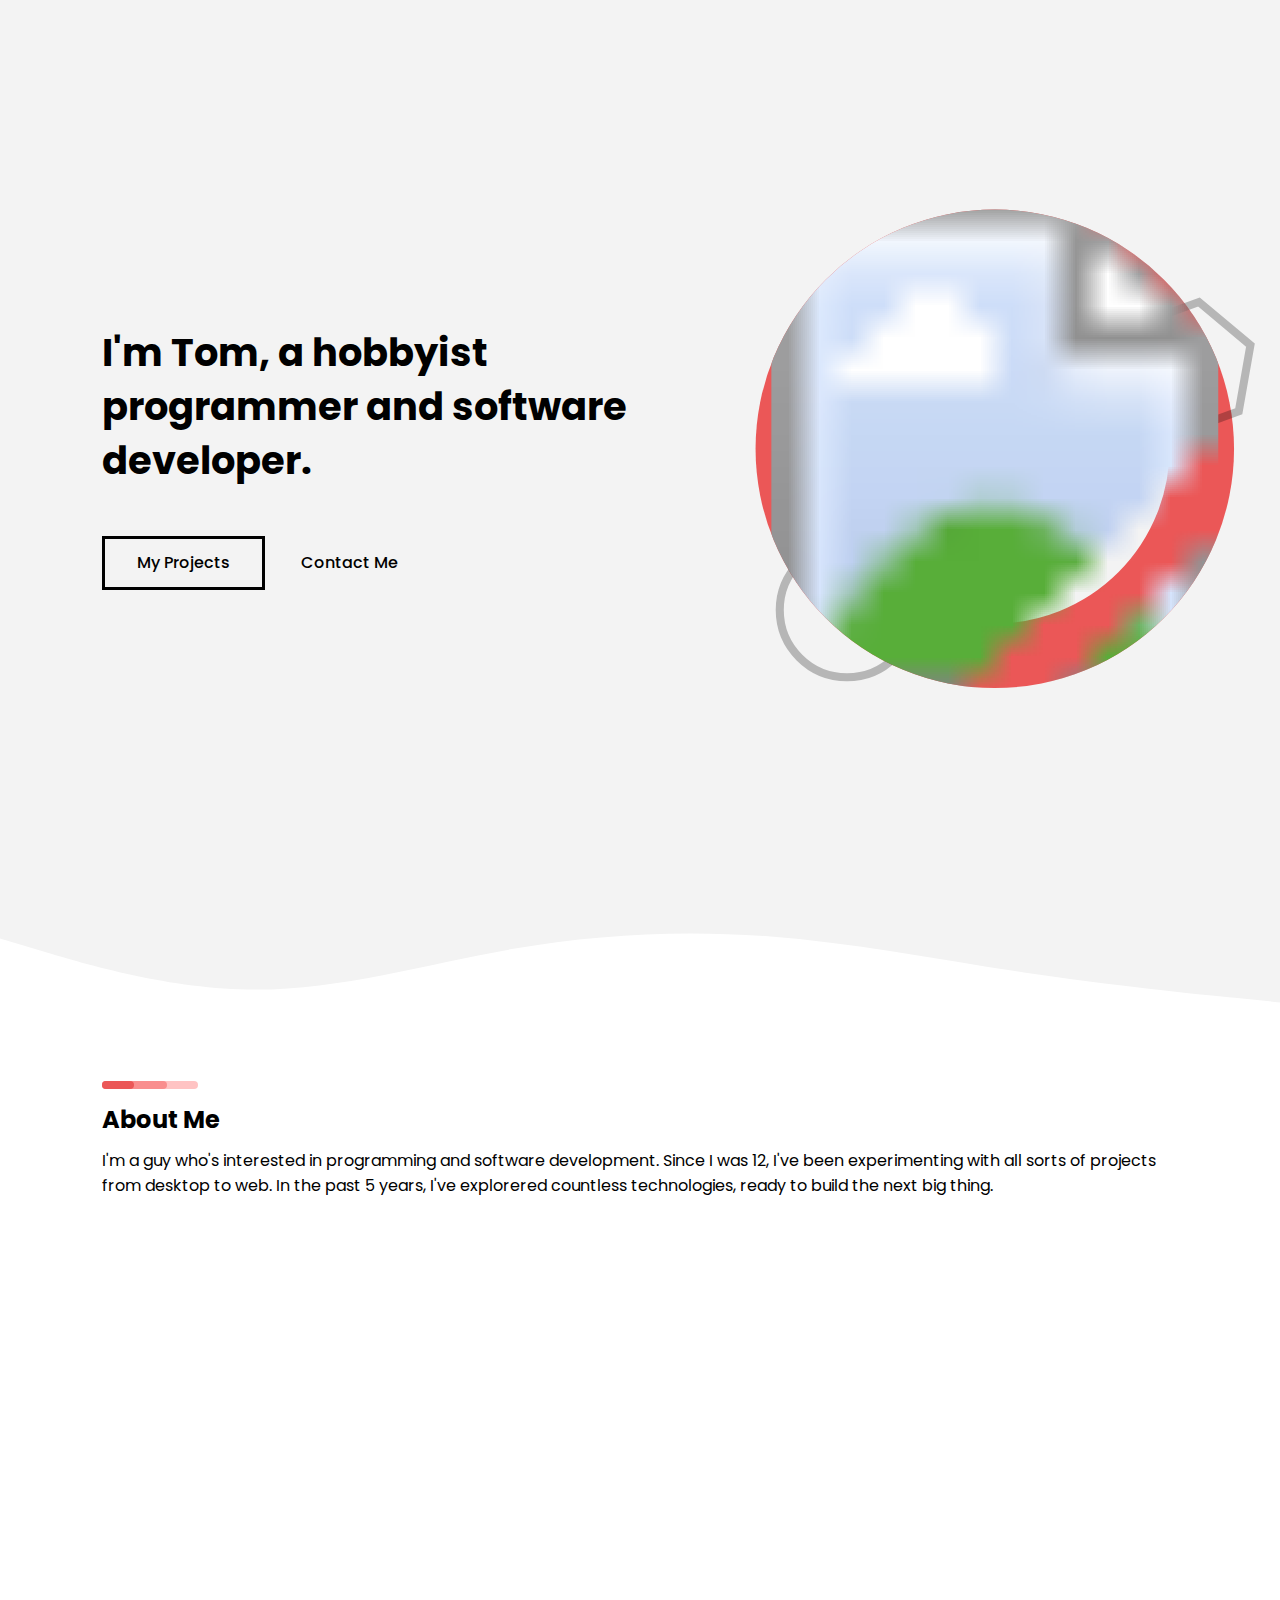
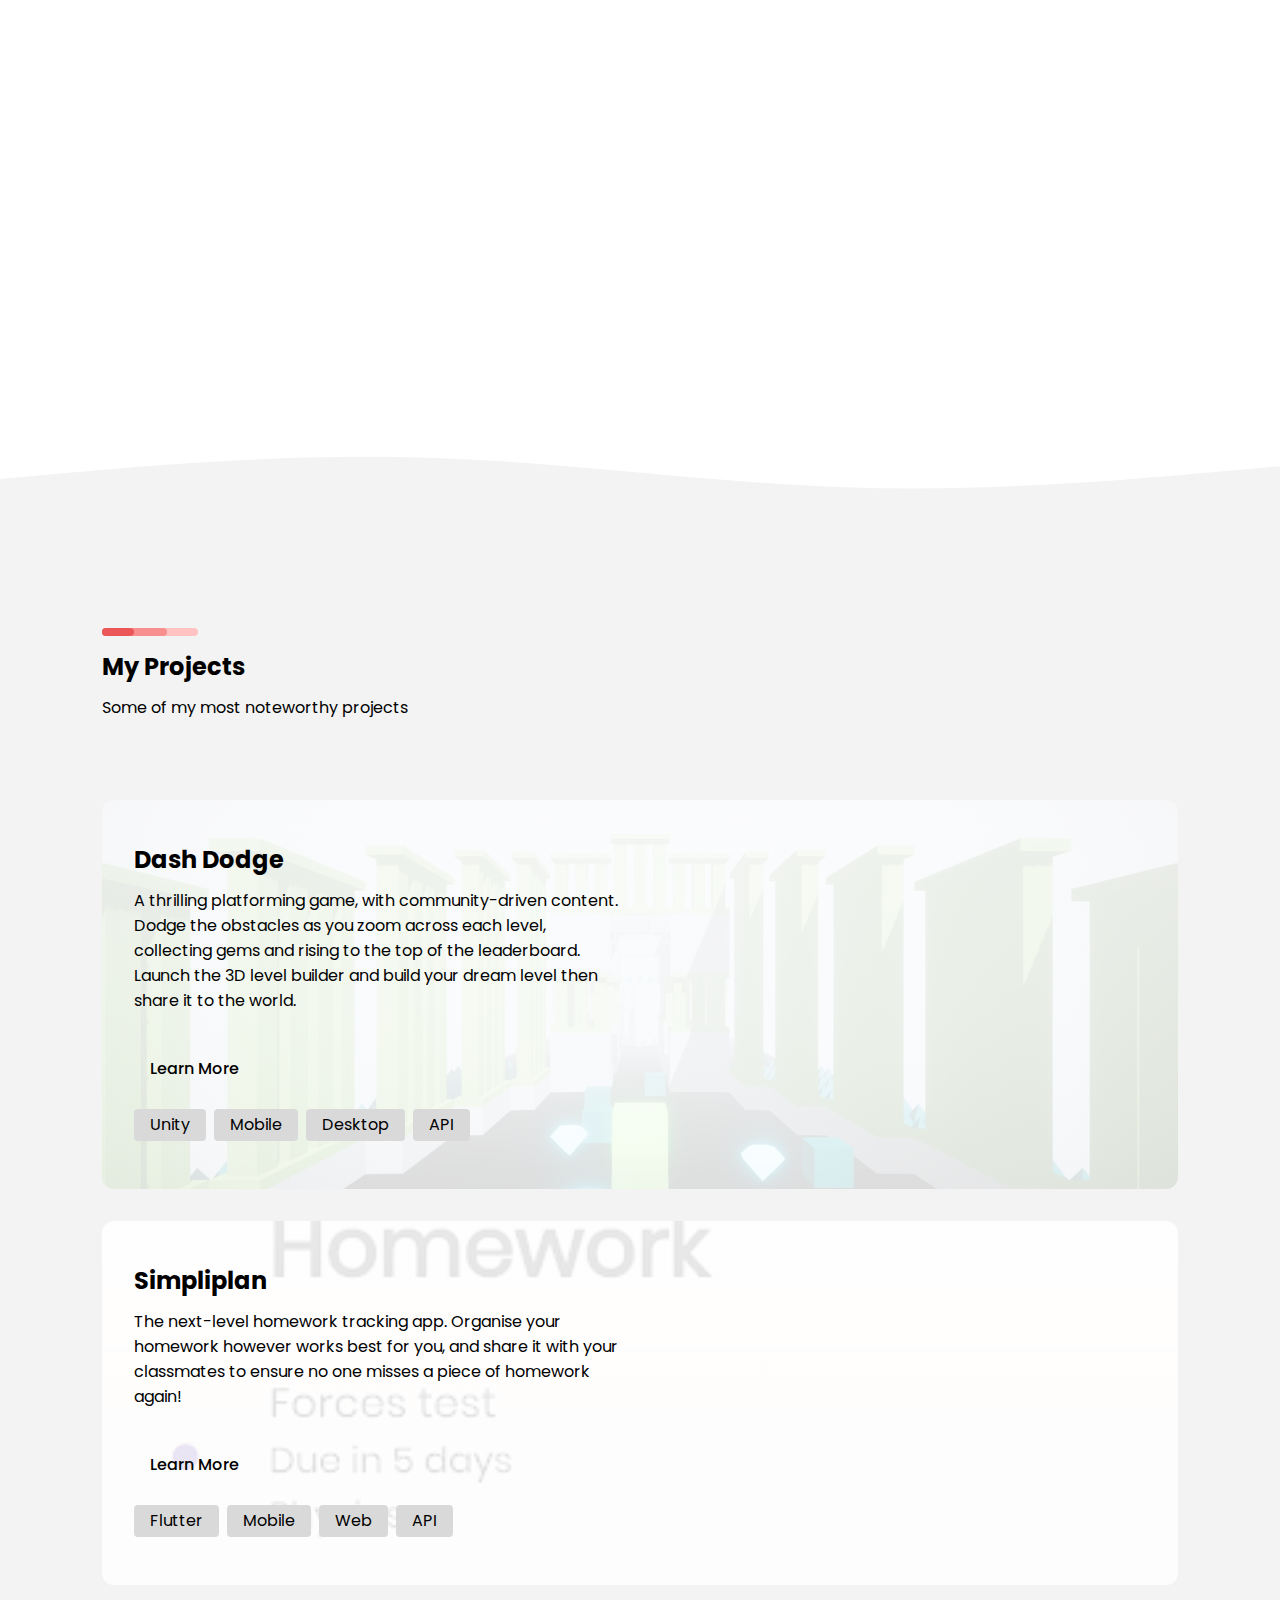
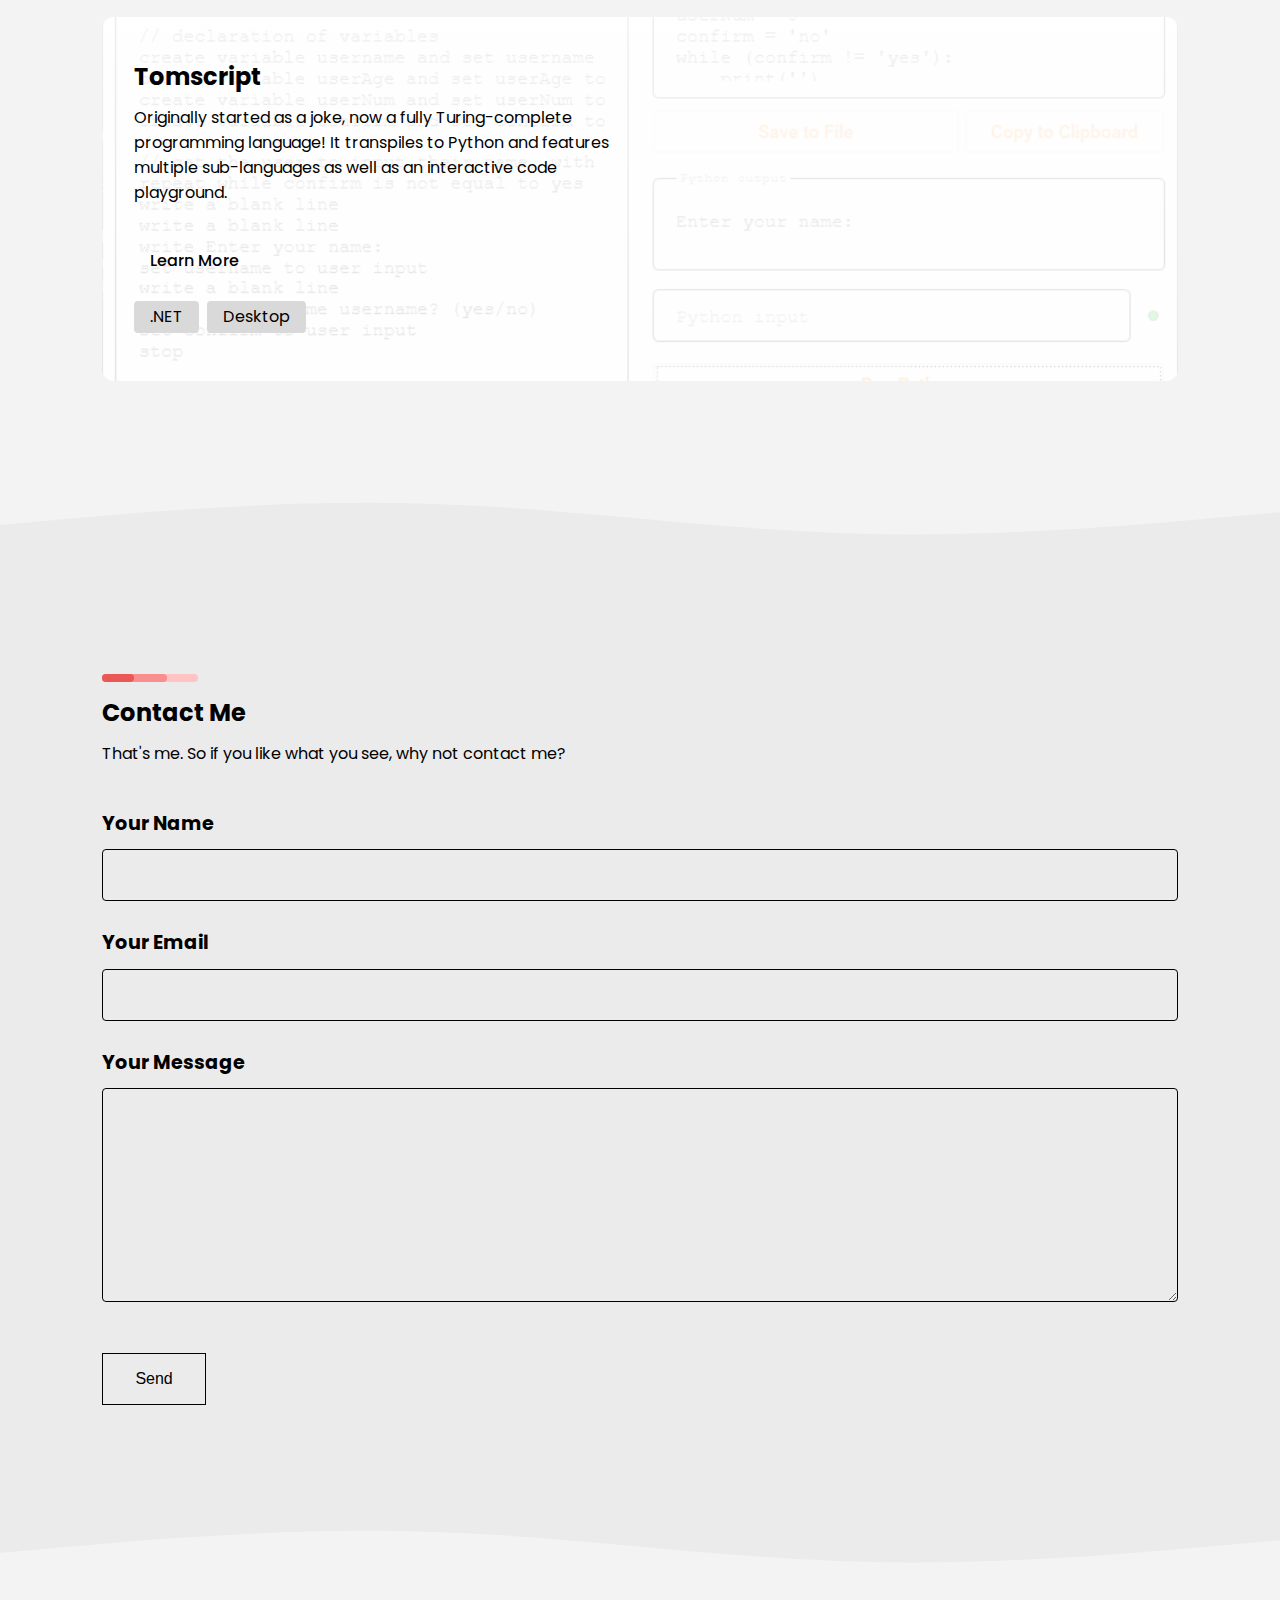
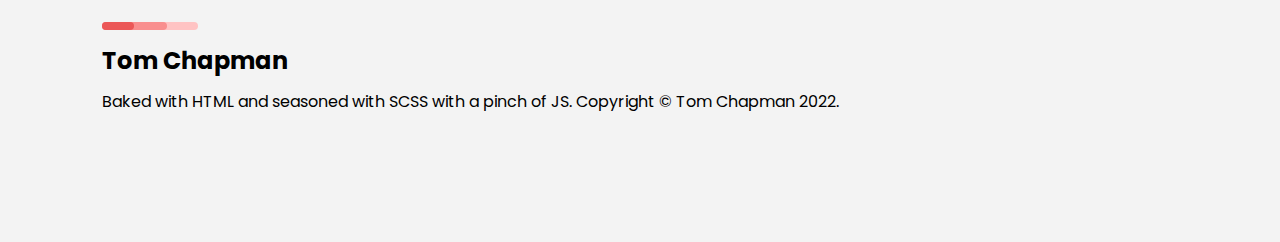
==== commit dbef2235: "Changed alignment of about me tags" ====
--- a/v2/index.html
+++ b/v2/index.html
@@ -79,10 +79,11 @@
 
             <div class="layout stretch-items large-items margin-xlarge">
                 <div class="card flat decorated" data-aos="zoom-out-up">
-                    <div class="container">
+                    <div class="container layout flex-container down">
                         <h2>Mobile</h2>
                         <p>I've crafted several mobile apps and games providing entertainment and utility on-the-go.</p>
-                        <div class="layout fixed-items margin-medium">
+                        <div class="flex-spacer margin-small"></div>
+                        <div class="layout fixed-items bottom-to-top">
                             <div class="chip">Flutter</div>
                             <div class="chip">Dart</div>
                             <div class="chip">Unity</div>
@@ -91,10 +92,11 @@
                     </div>
                 </div>
                 <div class="card flat decorated" data-aos="zoom-out-up" data-aos-delay="200">
-                    <div class="container">
+                    <div class="container layout flex-container down">
                         <h2>Desktop</h2>
                         <p>Sometimes you need a fully-fledged desktop app. I've created several functional apps for PC.</p>
-                        <div class="layout fixed-items margin-small">
+                        <div class="flex-spacer margin-small"></div>
+                        <div class="layout fixed-items bottom-to-top">
                             <div class="chip">.NET</div>
                             <div class="chip">C#</div>
                             <div class="chip">Unity</div>
@@ -104,10 +106,11 @@
                     </div>
                 </div>
                 <div class="card flat decorated" data-aos="zoom-out-up" data-aos-delay="400">
-                    <div class="container">
+                    <div class="container layout flex-container down">
                         <h2>Web</h2>
                         <p>I've developed many websites and APIs, that go hand-in-hand with my other projects.</p>
-                        <div class="layout fixed-items margin-small">
+                        <div class="flex-spacer margin-small"></div>
+                        <div class="layout fixed-items bottom-to-top">
                             <div class="chip">HTML</div>
                             <div class="chip">CSS</div>
                             <div class="chip">SCSS</div>
--- a/v2/css/main.css
+++ b/v2/css/main.css
@@ -1 +1 @@
-@import"https://fonts.googleapis.com/css2?family=Poppins:wght@400;500;700&display=swap";*,*::before,*::after{box-sizing:border-box}html,body,div,span,object,iframe,figure,h1,h2,h3,h4,h5,h6,p,blockquote,pre,a,code,em,img,small,strike,strong,sub,sup,tt,b,u,i,ol,ul,li,fieldset,form,label,table,caption,tbody,tfoot,thead,tr,th,td,main,canvas,embed,footer,header,nav,section,video{margin:0;padding:0;border:0;font-size:100%;font:inherit;vertical-align:baseline;text-rendering:optimizeLegibility;-webkit-font-smoothing:antialiased;-webkit-text-size-adjust:none;-moz-text-size-adjust:none;text-size-adjust:none}footer,header,nav,section,main{display:block}body{line-height:1}ol,ul{list-style:none}blockquote,q{quotes:none}blockquote:before,blockquote:after,q:before,q:after{content:"";content:none}table{border-collapse:collapse;border-spacing:0}input{-webkit-appearance:none;border-radius:0}:root{--side-spacing: clamp(1rem, 4vw, 5rem);--content-box-size: max(50vw, calc(70%))}@media(prefers-color-scheme: light){:root{--foreground: #000;--background: #fff;--background-two: #f3f3f3;--background-three: #ebebeb;--background-four: #D9D9D9;--primary-colour: #eb5757;--primary-colour-two: #f98e8e;--primary-colour-three: #ffc3c3;--image-overlay: linear-gradient(rgba(255, 255, 255, 0.9), rgba(255, 255, 255, 0.85))}}@media(prefers-color-scheme: dark){:root{--foreground: #fff;--background: #000;--background-two: #111;--background-three: #222;--background-four: #333;--primary-colour: #eb5757;--primary-colour-two: #9d2727;--primary-colour-three: #531515;--image-overlay: linear-gradient(rgba(0, 0, 0, 0.85), rgba(0, 0, 0, 0.65))}}html{font-family:"Poppins",sans-serif;overflow-x:initial;scroll-behavior:smooth}body{background-color:var(--background);color:var(--foreground);overflow-x:hidden}*{box-sizing:border-box}section>.container,footer>.container{margin:0 4%}@media(min-width: 64em){section>.container,footer>.container{margin:0 8%}}@media(min-width: 85.375em){section>.container,footer>.container{margin:0 15%}}@media(min-width: 120em){section>.container,footer>.container{margin:0 20%}}section h1,footer h1{font-size:1.5rem;font-weight:700}section h2,footer h2{font-size:1.2rem;font-weight:700}.separator{width:100%}.separator>svg{width:100%;height:100%}.button{text-decoration:none}.button.big{padding:1rem 2rem;margin-top:2rem;font-size:1rem;font-weight:500}.button.small{padding:1rem 1rem;font-size:1rem;font-weight:500}.button.filled{position:relative;display:inline-block;z-index:10;border:3px solid var(--foreground);color:var(--foreground);transition:all 1s cubic-bezier(0.075, 0.82, 0.165, 1)}.button.filled:hover{color:var(--background)}.button.filled::before{content:"";position:absolute;top:-1px;left:-1px;bottom:-1px;width:0;z-index:-1;background-color:var(--foreground);transition:all 1s cubic-bezier(0.075, 0.82, 0.165, 1)}.button.filled:hover::before{width:calc(100% + 2px)}.button.text{position:relative;display:inline-block;z-index:10;color:var(--foreground);transition:all 1s cubic-bezier(0.075, 0.82, 0.165, 1)}.button.text.big{padding:1rem 2rem;margin-top:2rem;font-size:1rem;font-weight:500}.button.text::after{content:">";display:none;position:absolute;padding:0 1rem;transition:all 1s cubic-bezier(0.075, 0.82, 0.165, 1)}.button.text:hover::after{display:inline-block}section h1,footer h1{margin:1rem 0}section .title-decoration,footer .title-decoration{position:relative;display:inline-block;height:0.5rem;width:6rem}section .title-decoration>span:nth-child(1),footer .title-decoration>span:nth-child(1){position:absolute;inset:0;border-radius:1rem;background-color:var(--primary-colour-three)}section .title-decoration>span:nth-child(2),footer .title-decoration>span:nth-child(2){position:absolute;inset:0;border-radius:1rem;right:33%;background-color:var(--primary-colour-two)}section .title-decoration>span:nth-child(3),footer .title-decoration>span:nth-child(3){position:absolute;inset:0;border-radius:1rem;right:67%;background-color:var(--primary-colour)}p{line-height:normal}.layout.stretch-items{width:100%;display:grid;gap:clamp(1rem,2.5vw,3rem)}.layout.stretch-items.large-items{grid-template-columns:repeat(auto-fit, minmax(20rem, 1fr))}.layout.stretch-items.small-items{grid-template-columns:repeat(auto-fit, minmax(10rem, 1fr))}.layout.stretch-items.xlarge-items{grid-template-columns:repeat(auto-fit, minmax(40rem, 1fr))}.layout.fixed-items{width:100%;display:flex;align-items:flex-start;flex-wrap:wrap;gap:.5rem}.layout.flex-container{display:flex;align-items:flex-start}.layout.flex-container.down{flex-direction:column}.layout.flex-container.across{flex-direction:row}.layout.stretch-height{height:100%}.flex-spacer{flex-grow:1}.margin-xsmall{padding:.5rem 0}.margin-small{padding:1rem 0}.margin-medium{padding:1.5rem 0}.margin-large{padding:2rem 0}.margin-xlarge{padding:5rem 0}.spacer{height:auto}.card{position:relative;border-radius:0.75rem;overflow:hidden;background-color:var(--background-two)}.card.big>.container{padding:3rem}.card>.container{padding:2rem;height:100%}.card>.container h1,.card>.container h2{margin:1rem 0}.card.raised{z-index:10;box-shadow:0px 5.7px 4.5px rgba(0,0,0,.042),0px 15.2px 12.5px rgba(0,0,0,.06),0px 34.6px 30.1px rgba(0,0,0,.078),0px 100px 100px rgba(0,0,0,.12)}.card.decorated::after{content:"";position:absolute;inset:0;height:0.5rem;background-color:var(--primary-colour)}.chip{display:inline;padding:.5rem 1rem;border-radius:0.25rem;background-color:var(--background-four)}form{padding:2rem 0}form input[type=text],form input[type=email],form textarea{width:100%;padding:1rem;margin:1rem 0;font-size:1rem;border:1px solid var(--foreground);border-radius:0.25rem;background-color:rgba(0,0,0,0);color:var(--foreground)}form label{display:inline-block;margin-top:1rem;font-size:1.2rem;font-weight:700}form input[type=submit]{display:inline-block;background-color:rgba(0,0,0,0);color:var(--foreground);border:1px solid var(--foreground);cursor:pointer}section#hero{background-color:var(--background-two)}section#hero>.container{height:100vh;display:flex;flex-direction:row;align-items:center}section#hero>.container .left{flex:1 1 0}section#hero>.container .left h1{font-size:clamp(2rem,3vw,3.5rem);line-height:140%}section#hero>.container .right{position:relative;right:-8%;flex:1 1 0}section#hero>.container .right svg.graphic{width:100%;color:var(--primary-colour)}section#hero>.container .right svg.graphic .shape{color:var(--foreground);opacity:.25;transform-box:fill-box;transform-origin:center}section#hero>.container .right svg.graphic .shape-animate-1{transform-box:fill-box;transform-origin:center;-webkit-animation:acw-in 2s cubic-bezier(0.19, 1, 0.22, 1) 0.2s 1 normal both,bob 3s ease-in-out 1.2s infinite alternate none;animation:acw-in 2s cubic-bezier(0.19, 1, 0.22, 1) 0.2s 1 normal both,bob 3s ease-in-out 1.2s infinite alternate none}section#hero>.container .right svg.graphic .shape-animate-2{transform-box:fill-box;transform-origin:center;-webkit-animation:cw-in 2s cubic-bezier(0.19, 1, 0.22, 1) 0.4s 1 normal both,bob 3s ease-in-out 1.9s infinite alternate none;animation:cw-in 2s cubic-bezier(0.19, 1, 0.22, 1) 0.4s 1 normal both,bob 3s ease-in-out 1.9s infinite alternate none}section#hero>.container .right svg.graphic .shape-animate-3{transform-box:fill-box;transform-origin:center;-webkit-animation:acw-in 2s cubic-bezier(0.19, 1, 0.22, 1) 0.6s 1 normal both,bob 3s ease-in-out 2.6s infinite alternate none;animation:acw-in 2s cubic-bezier(0.19, 1, 0.22, 1) 0.6s 1 normal both,bob 3s ease-in-out 2.6s infinite alternate none}section#hero>.container .right svg.graphic .shape-hover{transform-box:fill-box;transform-origin:center;pointer-events:all;transition:all 1.5s cubic-bezier(0.075, 0.82, 0.165, 1)}section#hero>.container .right svg.graphic .shape-hover:hover{transform:scale(1.1) rotate(10deg)}section#hero>.container .right svg.graphic image{transform-box:fill-box;transform-origin:center;pointer-events:none;-webkit-animation:image-in 1.5s cubic-bezier(0.19, 1, 0.22, 1) 0s 1 normal both,image-bob 3s ease-in-out 1s infinite alternate none;animation:image-in 1.5s cubic-bezier(0.19, 1, 0.22, 1) 0s 1 normal both,image-bob 3s ease-in-out 1s infinite alternate none}@-webkit-keyframes cw-in{0%{opacity:0;transform:translateY(0.8rem) scale(0.8) rotate(-45deg)}100%{opacity:100%;transform:translateY(0) scale(1) rotate(0deg)}}@keyframes cw-in{0%{opacity:0;transform:translateY(0.8rem) scale(0.8) rotate(-45deg)}100%{opacity:100%;transform:translateY(0) scale(1) rotate(0deg)}}@-webkit-keyframes acw-in{0%{opacity:0;transform:translateY(0.75rem) scale(0.85) rotate(-45deg)}100%{opacity:100%;transform:translateY(0) scale(1) rotate(0deg)}}@keyframes acw-in{0%{opacity:0;transform:translateY(0.75rem) scale(0.85) rotate(-45deg)}100%{opacity:100%;transform:translateY(0) scale(1) rotate(0deg)}}@-webkit-keyframes bob{0%{transform:translateY(0)}100%{transform:translateY(0.2rem)}}@keyframes bob{0%{transform:translateY(0)}100%{transform:translateY(0.2rem)}}@-webkit-keyframes hover{0%{transform:scale(1)}50%{transform:scale(1.1)}100%{transform:scale(1)}}@keyframes hover{0%{transform:scale(1)}50%{transform:scale(1.1)}100%{transform:scale(1)}}@-webkit-keyframes image-in{0%{opacity:0;transform:scale(0.95) rotate(-5deg)}100%{opacity:100%;transform:scale(1) rotate(0deg)}}@keyframes image-in{0%{opacity:0;transform:scale(0.95) rotate(-5deg)}100%{opacity:100%;transform:scale(1) rotate(0deg)}}@-webkit-keyframes image-bob{0%{transform:rotate(0)}100%{transform:rotate(1deg)}}@keyframes image-bob{0%{transform:rotate(0)}100%{transform:rotate(1deg)}}#hero-separator{color:var(--background-two);height:8rem}section#about{background-color:var(--background)}section#about>.container{height:auto;margin-top:3rem}section#tech{background-color:var(--background)}section#tech>.container{height:auto}section#tech>.container>.card{min-height:50vh}section#tech>.container>.card li{margin-top:.5rem}#tech-separator{position:relative;top:-7rem;height:8rem;color:var(--background-two)}section#projects{margin-top:-7rem;background-color:var(--background-two)}section#projects>.container{min-height:100vh;padding-top:5rem}section#projects>.container .card{min-height:25vh}section#projects>.container #project-dash-dodge{background:var(--image-overlay),url("../../img/projects/dash-dodge/think-outside-the-box.jpg") no-repeat center center;background-size:cover}section#projects>.container #project-simpliplan{background:var(--image-overlay),url("../../img/projects/simpliplan/homework-page.png") no-repeat center 25%;background-size:cover}section#projects>.container #project-tomscript{background:var(--image-overlay),url("../../img/projects/tomscript/code-playground.png") no-repeat center center;background-size:cover}section#contact{background-color:var(--background-three)}section#contact>.container{min-height:100vh;padding-top:5rem}#contact-separator{height:8rem;color:var(--background-three);background-color:var(--background-two)}footer{height:25vh;background-color:var(--background-two)}#footer-separator{height:8rem;color:var(--background-two);background-color:var(--background-three)}+@import"https://fonts.googleapis.com/css2?family=Poppins:wght@400;500;700&display=swap";*,*::before,*::after{box-sizing:border-box}html,body,div,span,object,iframe,figure,h1,h2,h3,h4,h5,h6,p,blockquote,pre,a,code,em,img,small,strike,strong,sub,sup,tt,b,u,i,ol,ul,li,fieldset,form,label,table,caption,tbody,tfoot,thead,tr,th,td,main,canvas,embed,footer,header,nav,section,video{margin:0;padding:0;border:0;font-size:100%;font:inherit;vertical-align:baseline;text-rendering:optimizeLegibility;-webkit-font-smoothing:antialiased;-webkit-text-size-adjust:none;-moz-text-size-adjust:none;text-size-adjust:none}footer,header,nav,section,main{display:block}body{line-height:1}ol,ul{list-style:none}blockquote,q{quotes:none}blockquote:before,blockquote:after,q:before,q:after{content:"";content:none}table{border-collapse:collapse;border-spacing:0}input{-webkit-appearance:none;border-radius:0}:root{--side-spacing: clamp(1rem, 4vw, 5rem);--content-box-size: max(50vw, calc(70%))}@media(prefers-color-scheme: light){:root{--foreground: #000;--background: #fff;--background-two: #f3f3f3;--background-three: #ebebeb;--background-four: #D9D9D9;--primary-colour: #eb5757;--primary-colour-two: #f98e8e;--primary-colour-three: #ffc3c3;--image-overlay: linear-gradient(rgba(255, 255, 255, 0.9), rgba(255, 255, 255, 0.85))}}@media(prefers-color-scheme: dark){:root{--foreground: #fff;--background: #000;--background-two: #111;--background-three: #222;--background-four: #333;--primary-colour: #eb5757;--primary-colour-two: #9d2727;--primary-colour-three: #531515;--image-overlay: linear-gradient(rgba(0, 0, 0, 0.85), rgba(0, 0, 0, 0.65))}}html{font-family:"Poppins",sans-serif;overflow-x:initial;scroll-behavior:smooth}body{background-color:var(--background);color:var(--foreground);overflow-x:hidden}*{box-sizing:border-box}section>.container,footer>.container{margin:0 4%}@media(min-width: 64em){section>.container,footer>.container{margin:0 8%}}@media(min-width: 85.375em){section>.container,footer>.container{margin:0 15%}}@media(min-width: 120em){section>.container,footer>.container{margin:0 20%}}section h1,footer h1{font-size:1.5rem;font-weight:700}section h2,footer h2{font-size:1.2rem;font-weight:700}.separator{width:100%}.separator>svg{width:100%;height:100%}.button{text-decoration:none}.button.big{padding:1rem 2rem;margin-top:2rem;font-size:1rem;font-weight:500}.button.small{padding:1rem 1rem;font-size:1rem;font-weight:500}.button.filled{position:relative;display:inline-block;z-index:10;border:3px solid var(--foreground);color:var(--foreground);transition:all 1s cubic-bezier(0.075, 0.82, 0.165, 1)}.button.filled:hover{color:var(--background)}.button.filled::before{content:"";position:absolute;top:-1px;left:-1px;bottom:-1px;width:0;z-index:-1;background-color:var(--foreground);transition:all 1s cubic-bezier(0.075, 0.82, 0.165, 1)}.button.filled:hover::before{width:calc(100% + 2px)}.button.text{position:relative;display:inline-block;z-index:10;color:var(--foreground);transition:all 1s cubic-bezier(0.075, 0.82, 0.165, 1)}.button.text.big{padding:1rem 2rem;margin-top:2rem;font-size:1rem;font-weight:500}.button.text::after{content:">";display:none;position:absolute;padding:0 1rem;transition:all 1s cubic-bezier(0.075, 0.82, 0.165, 1)}.button.text:hover::after{display:inline-block}section h1,footer h1{margin:1rem 0}section .title-decoration,footer .title-decoration{position:relative;display:inline-block;height:0.5rem;width:6rem}section .title-decoration>span:nth-child(1),footer .title-decoration>span:nth-child(1){position:absolute;inset:0;border-radius:1rem;background-color:var(--primary-colour-three)}section .title-decoration>span:nth-child(2),footer .title-decoration>span:nth-child(2){position:absolute;inset:0;border-radius:1rem;right:33%;background-color:var(--primary-colour-two)}section .title-decoration>span:nth-child(3),footer .title-decoration>span:nth-child(3){position:absolute;inset:0;border-radius:1rem;right:67%;background-color:var(--primary-colour)}p{line-height:normal}.layout.stretch-items{width:100%;display:grid;gap:clamp(1rem,2.5vw,3rem)}.layout.stretch-items.large-items{grid-template-columns:repeat(auto-fit, minmax(20rem, 1fr))}.layout.stretch-items.small-items{grid-template-columns:repeat(auto-fit, minmax(10rem, 1fr))}.layout.stretch-items.xlarge-items{grid-template-columns:repeat(auto-fit, minmax(40rem, 1fr))}.layout.fixed-items{width:100%;display:flex;align-items:flex-start;flex-wrap:wrap;gap:.5rem}.layout.fixed-items.bottom-to-top{flex-wrap:wrap-reverse}.layout.flex-container{display:flex;align-items:flex-start}.layout.flex-container.down{flex-direction:column}.layout.flex-container.across{flex-direction:row}.layout.stretch-height{height:100%}.flex-spacer{flex-grow:1}.margin-xsmall{padding:.5rem 0}.margin-small{padding:1rem 0}.margin-medium{padding:1.5rem 0}.margin-large{padding:2rem 0}.margin-xlarge{padding:5rem 0}.spacer{height:auto}.card{position:relative;border-radius:0.75rem;overflow:hidden;background-color:var(--background-two)}.card.big>.container{padding:3rem}.card>.container{padding:2rem;height:100%}.card>.container h1,.card>.container h2{margin:1rem 0}.card.raised{z-index:10;box-shadow:0px 5.7px 4.5px rgba(0,0,0,.042),0px 15.2px 12.5px rgba(0,0,0,.06),0px 34.6px 30.1px rgba(0,0,0,.078),0px 100px 100px rgba(0,0,0,.12)}.card.decorated::after{content:"";position:absolute;inset:0;height:0.5rem;background-color:var(--primary-colour)}.chip{display:inline;padding:.5rem 1rem;border-radius:0.25rem;background-color:var(--background-four)}form{padding:2rem 0}form input[type=text],form input[type=email],form textarea{width:100%;padding:1rem;margin:1rem 0;font-size:1rem;border:1px solid var(--foreground);border-radius:0.25rem;background-color:rgba(0,0,0,0);color:var(--foreground)}form label{display:inline-block;margin-top:1rem;font-size:1.2rem;font-weight:700}form input[type=submit]{display:inline-block;background-color:rgba(0,0,0,0);color:var(--foreground);border:1px solid var(--foreground);cursor:pointer}section#hero{background-color:var(--background-two)}section#hero>.container{height:100vh;display:flex;flex-direction:row;align-items:center}section#hero>.container .left{flex:1 1 0}section#hero>.container .left h1{font-size:clamp(2rem,3vw,3.5rem);line-height:140%}section#hero>.container .right{position:relative;right:-8%;flex:1 1 0}section#hero>.container .right svg.graphic{width:100%;color:var(--primary-colour)}section#hero>.container .right svg.graphic .shape{color:var(--foreground);opacity:.25;transform-box:fill-box;transform-origin:center}section#hero>.container .right svg.graphic .shape-animate-1{transform-box:fill-box;transform-origin:center;-webkit-animation:acw-in 2s cubic-bezier(0.19, 1, 0.22, 1) 0.2s 1 normal both,bob 3s ease-in-out 1.2s infinite alternate none;animation:acw-in 2s cubic-bezier(0.19, 1, 0.22, 1) 0.2s 1 normal both,bob 3s ease-in-out 1.2s infinite alternate none}section#hero>.container .right svg.graphic .shape-animate-2{transform-box:fill-box;transform-origin:center;-webkit-animation:cw-in 2s cubic-bezier(0.19, 1, 0.22, 1) 0.4s 1 normal both,bob 3s ease-in-out 1.9s infinite alternate none;animation:cw-in 2s cubic-bezier(0.19, 1, 0.22, 1) 0.4s 1 normal both,bob 3s ease-in-out 1.9s infinite alternate none}section#hero>.container .right svg.graphic .shape-animate-3{transform-box:fill-box;transform-origin:center;-webkit-animation:acw-in 2s cubic-bezier(0.19, 1, 0.22, 1) 0.6s 1 normal both,bob 3s ease-in-out 2.6s infinite alternate none;animation:acw-in 2s cubic-bezier(0.19, 1, 0.22, 1) 0.6s 1 normal both,bob 3s ease-in-out 2.6s infinite alternate none}section#hero>.container .right svg.graphic .shape-hover{transform-box:fill-box;transform-origin:center;pointer-events:all;transition:all 1.5s cubic-bezier(0.075, 0.82, 0.165, 1)}section#hero>.container .right svg.graphic .shape-hover:hover{transform:scale(1.1) rotate(10deg)}section#hero>.container .right svg.graphic image{transform-box:fill-box;transform-origin:center;pointer-events:none;-webkit-animation:image-in 1.5s cubic-bezier(0.19, 1, 0.22, 1) 0s 1 normal both,image-bob 3s ease-in-out 1s infinite alternate none;animation:image-in 1.5s cubic-bezier(0.19, 1, 0.22, 1) 0s 1 normal both,image-bob 3s ease-in-out 1s infinite alternate none}@-webkit-keyframes cw-in{0%{opacity:0;transform:translateY(0.8rem) scale(0.8) rotate(-45deg)}100%{opacity:100%;transform:translateY(0) scale(1) rotate(0deg)}}@keyframes cw-in{0%{opacity:0;transform:translateY(0.8rem) scale(0.8) rotate(-45deg)}100%{opacity:100%;transform:translateY(0) scale(1) rotate(0deg)}}@-webkit-keyframes acw-in{0%{opacity:0;transform:translateY(0.75rem) scale(0.85) rotate(-45deg)}100%{opacity:100%;transform:translateY(0) scale(1) rotate(0deg)}}@keyframes acw-in{0%{opacity:0;transform:translateY(0.75rem) scale(0.85) rotate(-45deg)}100%{opacity:100%;transform:translateY(0) scale(1) rotate(0deg)}}@-webkit-keyframes bob{0%{transform:translateY(0)}100%{transform:translateY(0.2rem)}}@keyframes bob{0%{transform:translateY(0)}100%{transform:translateY(0.2rem)}}@-webkit-keyframes hover{0%{transform:scale(1)}50%{transform:scale(1.1)}100%{transform:scale(1)}}@keyframes hover{0%{transform:scale(1)}50%{transform:scale(1.1)}100%{transform:scale(1)}}@-webkit-keyframes image-in{0%{opacity:0;transform:scale(0.95) rotate(-5deg)}100%{opacity:100%;transform:scale(1) rotate(0deg)}}@keyframes image-in{0%{opacity:0;transform:scale(0.95) rotate(-5deg)}100%{opacity:100%;transform:scale(1) rotate(0deg)}}@-webkit-keyframes image-bob{0%{transform:rotate(0)}100%{transform:rotate(1deg)}}@keyframes image-bob{0%{transform:rotate(0)}100%{transform:rotate(1deg)}}#hero-separator{color:var(--background-two);height:8rem}section#about{background-color:var(--background)}section#about>.container{height:auto;margin-top:3rem}section#tech{background-color:var(--background)}section#tech>.container{height:auto}section#tech>.container>.card{min-height:50vh}section#tech>.container>.card li{margin-top:.5rem}#tech-separator{position:relative;top:-7rem;height:8rem;color:var(--background-two)}section#projects{margin-top:-7rem;background-color:var(--background-two)}section#projects>.container{min-height:100vh;padding-top:5rem}section#projects>.container .card{min-height:25vh}section#projects>.container #project-dash-dodge{background:var(--image-overlay),url("../img/projects/dash-dodge/think-outside-the-box.jpg") no-repeat center center;background-size:cover}section#projects>.container #project-simpliplan{background:var(--image-overlay),url("../img/projects/simpliplan/homework-page.png") no-repeat center 25%;background-size:cover}section#projects>.container #project-tomscript{background:var(--image-overlay),url("../img/projects/tomscript/code-playground.png") no-repeat center center;background-size:cover}section#contact{background-color:var(--background-three)}section#contact>.container{min-height:100vh;padding-top:5rem}#contact-separator{height:8rem;color:var(--background-three);background-color:var(--background-two)}footer{height:25vh;background-color:var(--background-two)}#footer-separator{height:8rem;color:var(--background-two);background-color:var(--background-three)}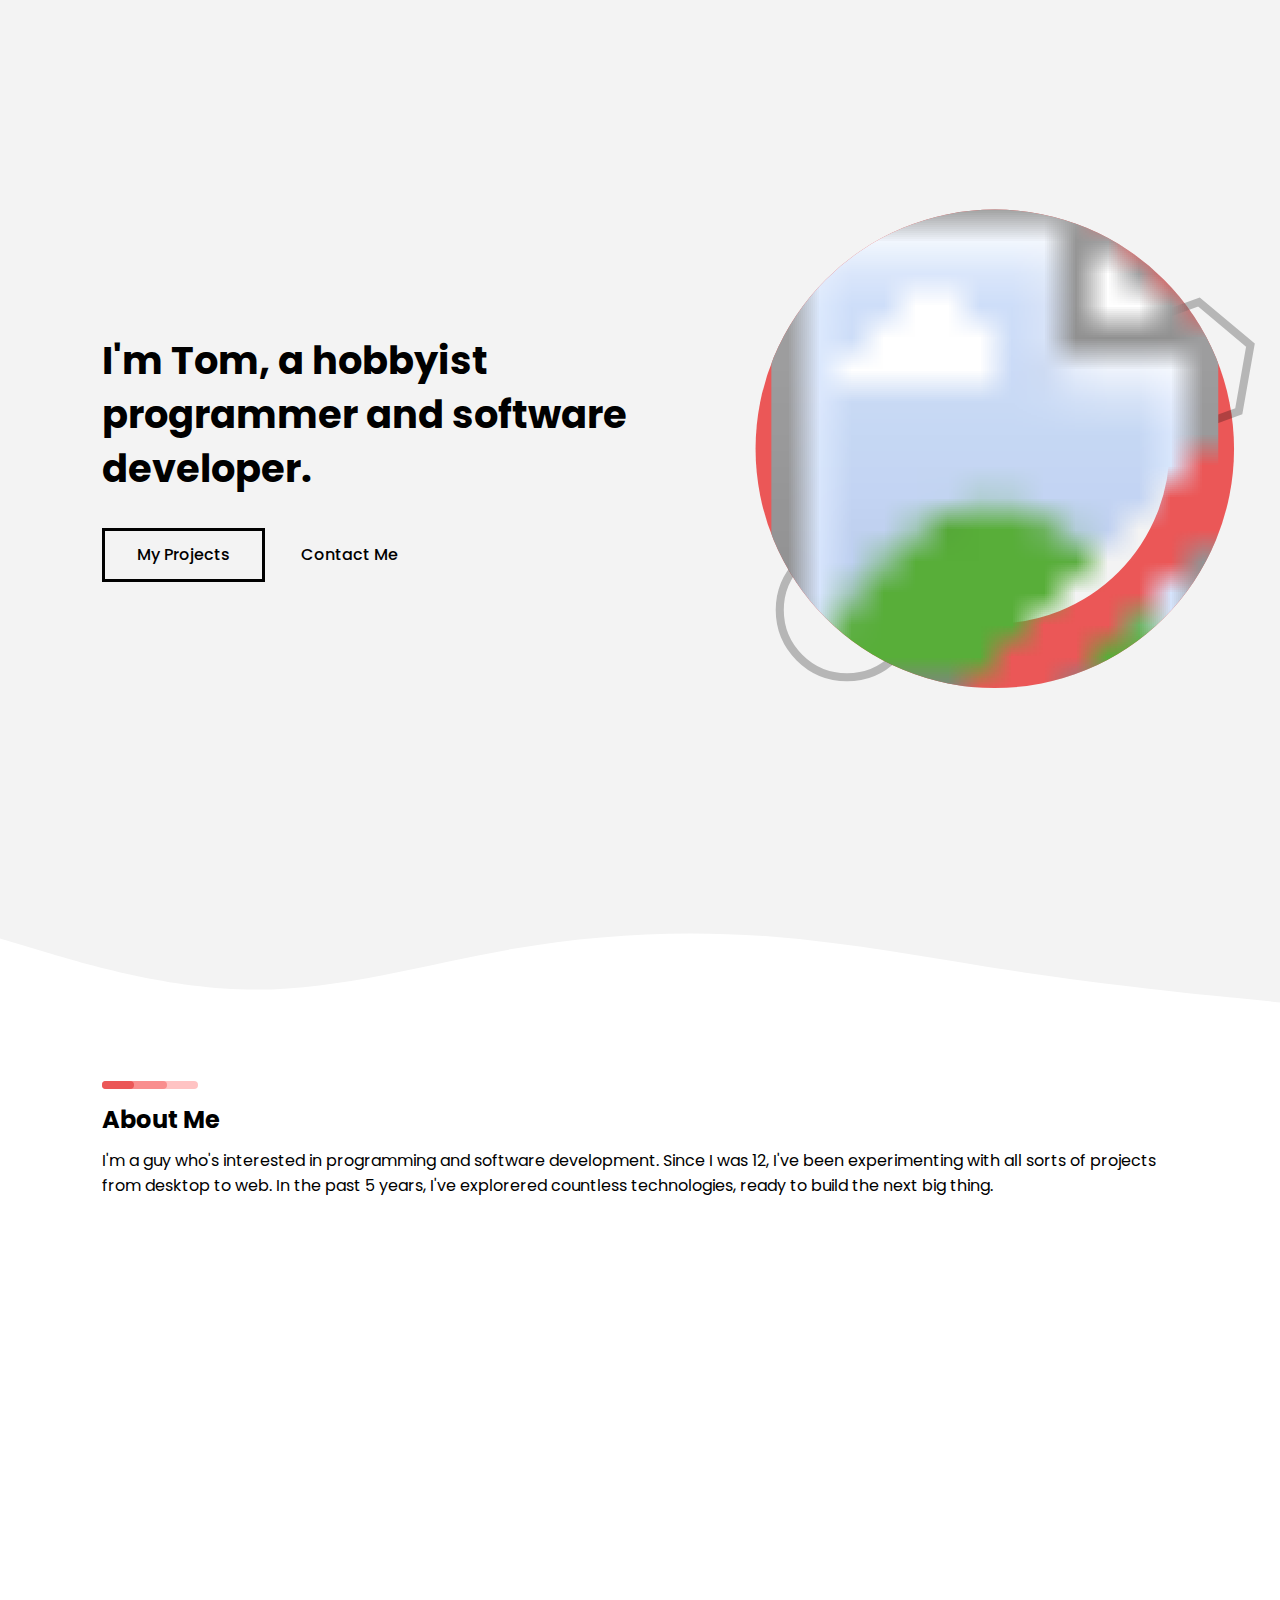
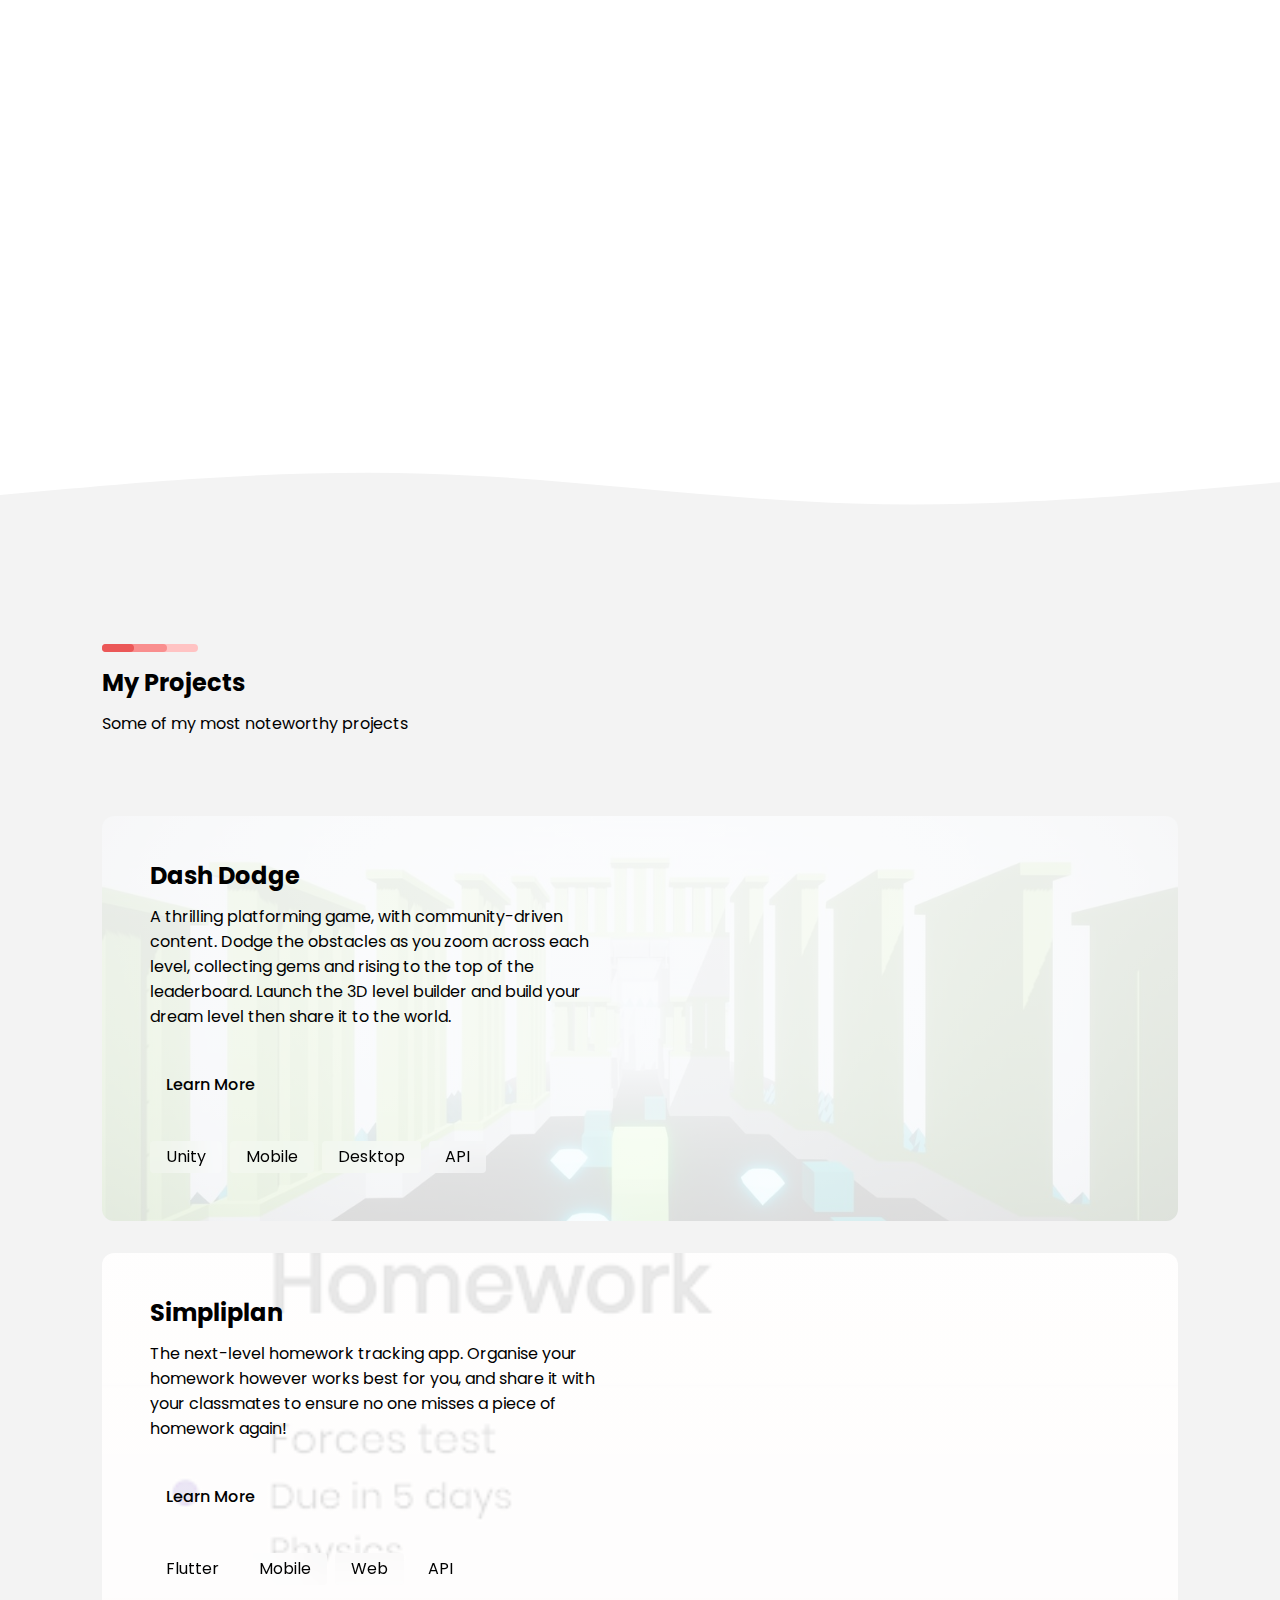
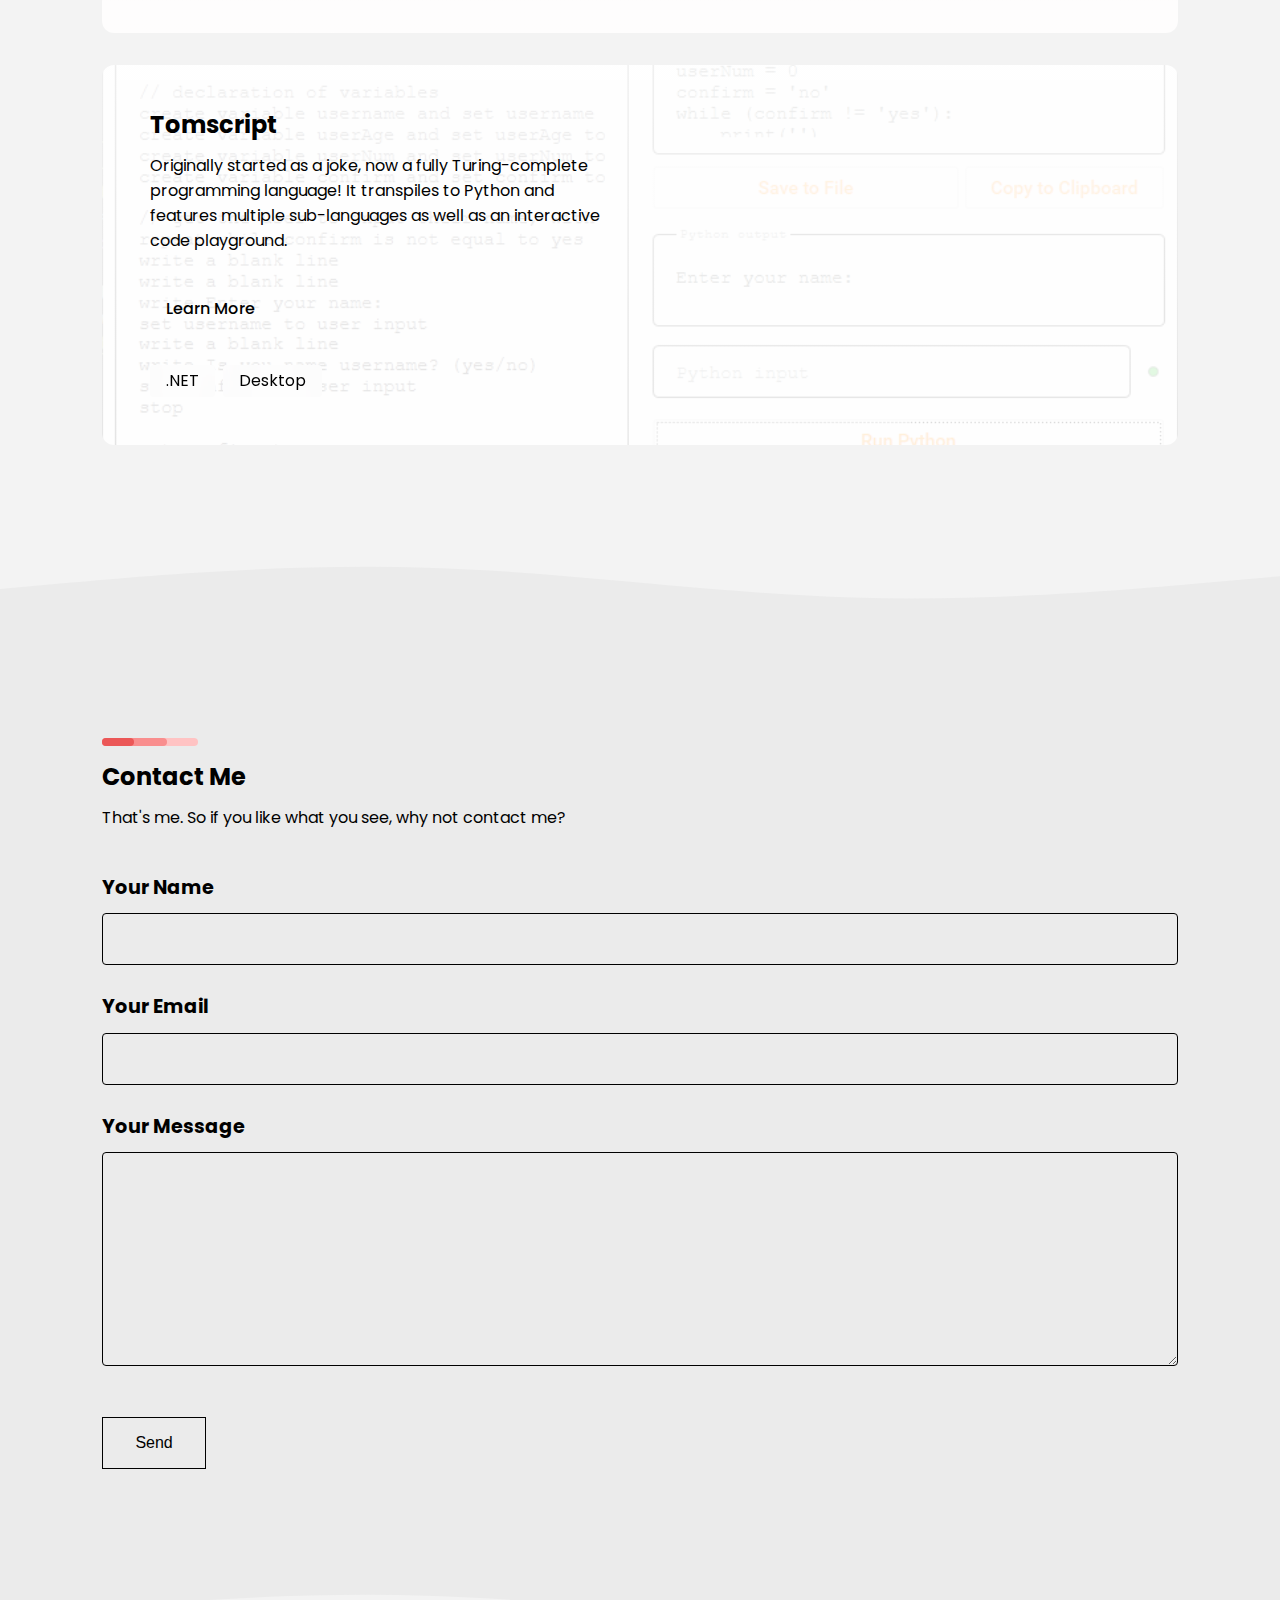
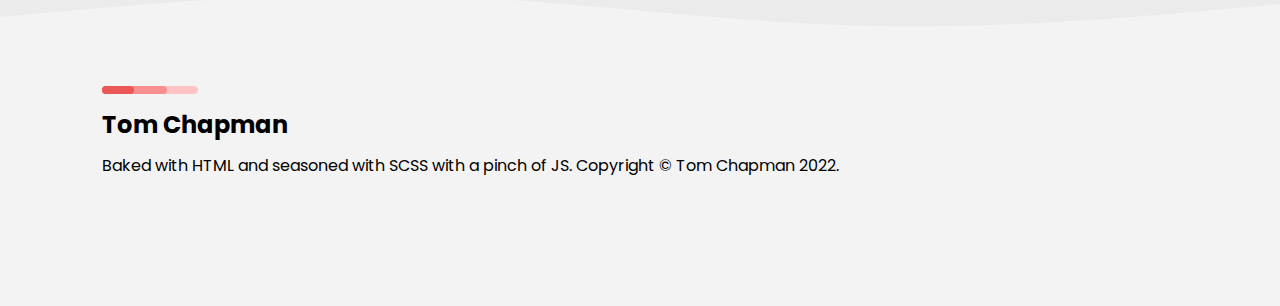
==== commit 7556c773: "Altered some spacing" ====
--- a/v2/index.html
+++ b/v2/index.html
@@ -82,7 +82,7 @@
                     <div class="container layout flex-container down">
                         <h2>Mobile</h2>
                         <p>I've crafted several mobile apps and games providing entertainment and utility on-the-go.</p>
-                        <div class="flex-spacer margin-small"></div>
+                        <div class="flex-spacer margin-medium"></div>
                         <div class="layout fixed-items bottom-to-top">
                             <div class="chip">Flutter</div>
                             <div class="chip">Dart</div>
@@ -95,7 +95,7 @@
                     <div class="container layout flex-container down">
                         <h2>Desktop</h2>
                         <p>Sometimes you need a fully-fledged desktop app. I've created several functional apps for PC.</p>
-                        <div class="flex-spacer margin-small"></div>
+                        <div class="flex-spacer margin-medium"></div>
                         <div class="layout fixed-items bottom-to-top">
                             <div class="chip">.NET</div>
                             <div class="chip">C#</div>
@@ -109,7 +109,7 @@
                     <div class="container layout flex-container down">
                         <h2>Web</h2>
                         <p>I've developed many websites and APIs, that go hand-in-hand with my other projects.</p>
-                        <div class="flex-spacer margin-small"></div>
+                        <div class="flex-spacer margin-medium"></div>
                         <div class="layout fixed-items bottom-to-top">
                             <div class="chip">HTML</div>
                             <div class="chip">CSS</div>
@@ -194,12 +194,14 @@
 
                                 <a href="#" class="button text small">Learn More</a>
 
-                                <div class="layout fixed-items margin-small">
-                                    <div class="chip">Unity</div>
-                                    <div class="chip">Mobile</div>
-                                    <div class="chip">Desktop</div>
-                                    <div class="chip">API</div>
+                                <div class="flex-spacer margin-small"></div>
+                                <div class="layout fixed-items bottom-to-top">
+                                    <div class="chip blurred">Unity</div>
+                                    <div class="chip blurred">Mobile</div>
+                                    <div class="chip blurred">Desktop</div>
+                                    <div class="chip blurred">API</div>
                                 </div>
+                                <div class="margin-xsmall"></div>
                             </div>
                             <div>
                             </div>
@@ -218,12 +220,14 @@
 
                                 <a href="#" class="button text small">Learn More</a>
 
-                                <div class="layout fixed-items margin-small">
-                                    <div class="chip">Flutter</div>
-                                    <div class="chip">Mobile</div>
-                                    <div class="chip">Web</div>
-                                    <div class="chip">API</div>
+                                <div class="flex-spacer margin-small"></div>
+                                <div class="layout fixed-items bottom-to-top">
+                                    <div class="chip blurred">Flutter</div>
+                                    <div class="chip blurred">Mobile</div>
+                                    <div class="chip blurred">Web</div>
+                                    <div class="chip blurred">API</div>
                                 </div>
+                                <div class="margin-xsmall"></div>
                             </div>
                             <div>
                             </div>
@@ -242,10 +246,12 @@
 
                                 <a href="#" class="button text small">Learn More</a>
 
-                                <div class="layout fixed-items margin-small">
-                                    <div class="chip">.NET</div>
-                                    <div class="chip">Desktop</div>
+                                <div class="flex-spacer margin-small"></div>
+                                <div class="layout fixed-items bottom-to-top">
+                                    <div class="chip blurred">.NET</div>
+                                    <div class="chip blurred">Desktop</div>
                                 </div>
+                                <div class="margin-xsmall"></div>
                             </div>
                             <div>
                             </div>
--- a/v2/css/main.css
+++ b/v2/css/main.css
@@ -1 +1 @@
-@import"https://fonts.googleapis.com/css2?family=Poppins:wght@400;500;700&display=swap";*,*::before,*::after{box-sizing:border-box}html,body,div,span,object,iframe,figure,h1,h2,h3,h4,h5,h6,p,blockquote,pre,a,code,em,img,small,strike,strong,sub,sup,tt,b,u,i,ol,ul,li,fieldset,form,label,table,caption,tbody,tfoot,thead,tr,th,td,main,canvas,embed,footer,header,nav,section,video{margin:0;padding:0;border:0;font-size:100%;font:inherit;vertical-align:baseline;text-rendering:optimizeLegibility;-webkit-font-smoothing:antialiased;-webkit-text-size-adjust:none;-moz-text-size-adjust:none;text-size-adjust:none}footer,header,nav,section,main{display:block}body{line-height:1}ol,ul{list-style:none}blockquote,q{quotes:none}blockquote:before,blockquote:after,q:before,q:after{content:"";content:none}table{border-collapse:collapse;border-spacing:0}input{-webkit-appearance:none;border-radius:0}:root{--side-spacing: clamp(1rem, 4vw, 5rem);--content-box-size: max(50vw, calc(70%))}@media(prefers-color-scheme: light){:root{--foreground: #000;--background: #fff;--background-two: #f3f3f3;--background-three: #ebebeb;--background-four: #D9D9D9;--primary-colour: #eb5757;--primary-colour-two: #f98e8e;--primary-colour-three: #ffc3c3;--image-overlay: linear-gradient(rgba(255, 255, 255, 0.9), rgba(255, 255, 255, 0.85))}}@media(prefers-color-scheme: dark){:root{--foreground: #fff;--background: #000;--background-two: #111;--background-three: #222;--background-four: #333;--primary-colour: #eb5757;--primary-colour-two: #9d2727;--primary-colour-three: #531515;--image-overlay: linear-gradient(rgba(0, 0, 0, 0.85), rgba(0, 0, 0, 0.65))}}html{font-family:"Poppins",sans-serif;overflow-x:initial;scroll-behavior:smooth}body{background-color:var(--background);color:var(--foreground);overflow-x:hidden}*{box-sizing:border-box}section>.container,footer>.container{margin:0 4%}@media(min-width: 64em){section>.container,footer>.container{margin:0 8%}}@media(min-width: 85.375em){section>.container,footer>.container{margin:0 15%}}@media(min-width: 120em){section>.container,footer>.container{margin:0 20%}}section h1,footer h1{font-size:1.5rem;font-weight:700}section h2,footer h2{font-size:1.2rem;font-weight:700}.separator{width:100%}.separator>svg{width:100%;height:100%}.button{text-decoration:none}.button.big{padding:1rem 2rem;margin-top:2rem;font-size:1rem;font-weight:500}.button.small{padding:1rem 1rem;font-size:1rem;font-weight:500}.button.filled{position:relative;display:inline-block;z-index:10;border:3px solid var(--foreground);color:var(--foreground);transition:all 1s cubic-bezier(0.075, 0.82, 0.165, 1)}.button.filled:hover{color:var(--background)}.button.filled::before{content:"";position:absolute;top:-1px;left:-1px;bottom:-1px;width:0;z-index:-1;background-color:var(--foreground);transition:all 1s cubic-bezier(0.075, 0.82, 0.165, 1)}.button.filled:hover::before{width:calc(100% + 2px)}.button.text{position:relative;display:inline-block;z-index:10;color:var(--foreground);transition:all 1s cubic-bezier(0.075, 0.82, 0.165, 1)}.button.text.big{padding:1rem 2rem;margin-top:2rem;font-size:1rem;font-weight:500}.button.text::after{content:">";display:none;position:absolute;padding:0 1rem;transition:all 1s cubic-bezier(0.075, 0.82, 0.165, 1)}.button.text:hover::after{display:inline-block}section h1,footer h1{margin:1rem 0}section .title-decoration,footer .title-decoration{position:relative;display:inline-block;height:0.5rem;width:6rem}section .title-decoration>span:nth-child(1),footer .title-decoration>span:nth-child(1){position:absolute;inset:0;border-radius:1rem;background-color:var(--primary-colour-three)}section .title-decoration>span:nth-child(2),footer .title-decoration>span:nth-child(2){position:absolute;inset:0;border-radius:1rem;right:33%;background-color:var(--primary-colour-two)}section .title-decoration>span:nth-child(3),footer .title-decoration>span:nth-child(3){position:absolute;inset:0;border-radius:1rem;right:67%;background-color:var(--primary-colour)}p{line-height:normal}.layout.stretch-items{width:100%;display:grid;gap:clamp(1rem,2.5vw,3rem)}.layout.stretch-items.large-items{grid-template-columns:repeat(auto-fit, minmax(20rem, 1fr))}.layout.stretch-items.small-items{grid-template-columns:repeat(auto-fit, minmax(10rem, 1fr))}.layout.stretch-items.xlarge-items{grid-template-columns:repeat(auto-fit, minmax(40rem, 1fr))}.layout.fixed-items{width:100%;display:flex;align-items:flex-start;flex-wrap:wrap;gap:.5rem}.layout.fixed-items.bottom-to-top{flex-wrap:wrap-reverse}.layout.flex-container{display:flex;align-items:flex-start}.layout.flex-container.down{flex-direction:column}.layout.flex-container.across{flex-direction:row}.layout.stretch-height{height:100%}.flex-spacer{flex-grow:1}.margin-xsmall{padding:.5rem 0}.margin-small{padding:1rem 0}.margin-medium{padding:1.5rem 0}.margin-large{padding:2rem 0}.margin-xlarge{padding:5rem 0}.spacer{height:auto}.card{position:relative;border-radius:0.75rem;overflow:hidden;background-color:var(--background-two)}.card.big>.container{padding:3rem}.card>.container{padding:2rem;height:100%}.card>.container h1,.card>.container h2{margin:1rem 0}.card.raised{z-index:10;box-shadow:0px 5.7px 4.5px rgba(0,0,0,.042),0px 15.2px 12.5px rgba(0,0,0,.06),0px 34.6px 30.1px rgba(0,0,0,.078),0px 100px 100px rgba(0,0,0,.12)}.card.decorated::after{content:"";position:absolute;inset:0;height:0.5rem;background-color:var(--primary-colour)}.chip{display:inline;padding:.5rem 1rem;border-radius:0.25rem;background-color:var(--background-four)}form{padding:2rem 0}form input[type=text],form input[type=email],form textarea{width:100%;padding:1rem;margin:1rem 0;font-size:1rem;border:1px solid var(--foreground);border-radius:0.25rem;background-color:rgba(0,0,0,0);color:var(--foreground)}form label{display:inline-block;margin-top:1rem;font-size:1.2rem;font-weight:700}form input[type=submit]{display:inline-block;background-color:rgba(0,0,0,0);color:var(--foreground);border:1px solid var(--foreground);cursor:pointer}section#hero{background-color:var(--background-two)}section#hero>.container{height:100vh;display:flex;flex-direction:row;align-items:center}section#hero>.container .left{flex:1 1 0}section#hero>.container .left h1{font-size:clamp(2rem,3vw,3.5rem);line-height:140%}section#hero>.container .right{position:relative;right:-8%;flex:1 1 0}section#hero>.container .right svg.graphic{width:100%;color:var(--primary-colour)}section#hero>.container .right svg.graphic .shape{color:var(--foreground);opacity:.25;transform-box:fill-box;transform-origin:center}section#hero>.container .right svg.graphic .shape-animate-1{transform-box:fill-box;transform-origin:center;-webkit-animation:acw-in 2s cubic-bezier(0.19, 1, 0.22, 1) 0.2s 1 normal both,bob 3s ease-in-out 1.2s infinite alternate none;animation:acw-in 2s cubic-bezier(0.19, 1, 0.22, 1) 0.2s 1 normal both,bob 3s ease-in-out 1.2s infinite alternate none}section#hero>.container .right svg.graphic .shape-animate-2{transform-box:fill-box;transform-origin:center;-webkit-animation:cw-in 2s cubic-bezier(0.19, 1, 0.22, 1) 0.4s 1 normal both,bob 3s ease-in-out 1.9s infinite alternate none;animation:cw-in 2s cubic-bezier(0.19, 1, 0.22, 1) 0.4s 1 normal both,bob 3s ease-in-out 1.9s infinite alternate none}section#hero>.container .right svg.graphic .shape-animate-3{transform-box:fill-box;transform-origin:center;-webkit-animation:acw-in 2s cubic-bezier(0.19, 1, 0.22, 1) 0.6s 1 normal both,bob 3s ease-in-out 2.6s infinite alternate none;animation:acw-in 2s cubic-bezier(0.19, 1, 0.22, 1) 0.6s 1 normal both,bob 3s ease-in-out 2.6s infinite alternate none}section#hero>.container .right svg.graphic .shape-hover{transform-box:fill-box;transform-origin:center;pointer-events:all;transition:all 1.5s cubic-bezier(0.075, 0.82, 0.165, 1)}section#hero>.container .right svg.graphic .shape-hover:hover{transform:scale(1.1) rotate(10deg)}section#hero>.container .right svg.graphic image{transform-box:fill-box;transform-origin:center;pointer-events:none;-webkit-animation:image-in 1.5s cubic-bezier(0.19, 1, 0.22, 1) 0s 1 normal both,image-bob 3s ease-in-out 1s infinite alternate none;animation:image-in 1.5s cubic-bezier(0.19, 1, 0.22, 1) 0s 1 normal both,image-bob 3s ease-in-out 1s infinite alternate none}@-webkit-keyframes cw-in{0%{opacity:0;transform:translateY(0.8rem) scale(0.8) rotate(-45deg)}100%{opacity:100%;transform:translateY(0) scale(1) rotate(0deg)}}@keyframes cw-in{0%{opacity:0;transform:translateY(0.8rem) scale(0.8) rotate(-45deg)}100%{opacity:100%;transform:translateY(0) scale(1) rotate(0deg)}}@-webkit-keyframes acw-in{0%{opacity:0;transform:translateY(0.75rem) scale(0.85) rotate(-45deg)}100%{opacity:100%;transform:translateY(0) scale(1) rotate(0deg)}}@keyframes acw-in{0%{opacity:0;transform:translateY(0.75rem) scale(0.85) rotate(-45deg)}100%{opacity:100%;transform:translateY(0) scale(1) rotate(0deg)}}@-webkit-keyframes bob{0%{transform:translateY(0)}100%{transform:translateY(0.2rem)}}@keyframes bob{0%{transform:translateY(0)}100%{transform:translateY(0.2rem)}}@-webkit-keyframes hover{0%{transform:scale(1)}50%{transform:scale(1.1)}100%{transform:scale(1)}}@keyframes hover{0%{transform:scale(1)}50%{transform:scale(1.1)}100%{transform:scale(1)}}@-webkit-keyframes image-in{0%{opacity:0;transform:scale(0.95) rotate(-5deg)}100%{opacity:100%;transform:scale(1) rotate(0deg)}}@keyframes image-in{0%{opacity:0;transform:scale(0.95) rotate(-5deg)}100%{opacity:100%;transform:scale(1) rotate(0deg)}}@-webkit-keyframes image-bob{0%{transform:rotate(0)}100%{transform:rotate(1deg)}}@keyframes image-bob{0%{transform:rotate(0)}100%{transform:rotate(1deg)}}#hero-separator{color:var(--background-two);height:8rem}section#about{background-color:var(--background)}section#about>.container{height:auto;margin-top:3rem}section#tech{background-color:var(--background)}section#tech>.container{height:auto}section#tech>.container>.card{min-height:50vh}section#tech>.container>.card li{margin-top:.5rem}#tech-separator{position:relative;top:-7rem;height:8rem;color:var(--background-two)}section#projects{margin-top:-7rem;background-color:var(--background-two)}section#projects>.container{min-height:100vh;padding-top:5rem}section#projects>.container .card{min-height:25vh}section#projects>.container #project-dash-dodge{background:var(--image-overlay),url("../img/projects/dash-dodge/think-outside-the-box.jpg") no-repeat center center;background-size:cover}section#projects>.container #project-simpliplan{background:var(--image-overlay),url("../img/projects/simpliplan/homework-page.png") no-repeat center 25%;background-size:cover}section#projects>.container #project-tomscript{background:var(--image-overlay),url("../img/projects/tomscript/code-playground.png") no-repeat center center;background-size:cover}section#contact{background-color:var(--background-three)}section#contact>.container{min-height:100vh;padding-top:5rem}#contact-separator{height:8rem;color:var(--background-three);background-color:var(--background-two)}footer{height:25vh;background-color:var(--background-two)}#footer-separator{height:8rem;color:var(--background-two);background-color:var(--background-three)}+@import"https://fonts.googleapis.com/css2?family=Poppins:wght@400;500;700&display=swap";*,*::before,*::after{box-sizing:border-box}html,body,div,span,object,iframe,figure,h1,h2,h3,h4,h5,h6,p,blockquote,pre,a,code,em,img,small,strike,strong,sub,sup,tt,b,u,i,ol,ul,li,fieldset,form,label,table,caption,tbody,tfoot,thead,tr,th,td,main,canvas,embed,footer,header,nav,section,video{margin:0;padding:0;border:0;font-size:100%;font:inherit;vertical-align:baseline;text-rendering:optimizeLegibility;-webkit-font-smoothing:antialiased;-webkit-text-size-adjust:none;-moz-text-size-adjust:none;text-size-adjust:none}footer,header,nav,section,main{display:block}body{line-height:1}ol,ul{list-style:none}blockquote,q{quotes:none}blockquote:before,blockquote:after,q:before,q:after{content:"";content:none}table{border-collapse:collapse;border-spacing:0}input{-webkit-appearance:none;border-radius:0}:root{--side-spacing: clamp(1rem, 4vw, 5rem);--content-box-size: max(50vw, calc(70%))}@media(prefers-color-scheme: light){:root{--foreground: #000;--background: #fff;--background-two: #f3f3f3;--background-three: #ebebeb;--background-four: #D9D9D9;--primary-colour: #eb5757;--primary-colour-two: #f98e8e;--primary-colour-three: #ffc3c3;--image-overlay: linear-gradient(rgba(255, 255, 255, 0.9), rgba(255, 255, 255, 0.85));--blur-overlay: rgba(255, 255, 255, 0.5)}@supports((-webkit-backdrop-filter: blur()) or (backdrop-filter: blur())){:root{--blur-overlay: rgba(255, 255, 255, 0.25)}}}@media(prefers-color-scheme: dark){:root{--foreground: #fff;--background: #000;--background-two: #111;--background-three: #222;--background-four: #333;--primary-colour: #eb5757;--primary-colour-two: #9d2727;--primary-colour-three: #531515;--image-overlay: linear-gradient(rgba(0, 0, 0, 0.85), rgba(0, 0, 0, 0.65));--blur-overlay: rgba(0, 0, 0, 0.5)}@supports((-webkit-backdrop-filter: blur()) or (backdrop-filter: blur())){:root{--blur-overlay: rgba(0, 0, 0, 0.25)}}}html{font-family:"Poppins",sans-serif;overflow-x:initial;scroll-behavior:smooth}body{background-color:var(--background);color:var(--foreground);overflow-x:hidden}*{box-sizing:border-box}section>.container,footer>.container{margin:0 4%}@media(min-width: 64em){section>.container,footer>.container{margin:0 8%}}@media(min-width: 85.375em){section>.container,footer>.container{margin:0 15%}}@media(min-width: 120em){section>.container,footer>.container{margin:0 20%}}section h1,footer h1{font-size:1.5rem;font-weight:700}section h2,footer h2{font-size:1.2rem;font-weight:700}.separator{width:100%}.separator>svg{width:100%;height:100%}.button{text-decoration:none}.button.big{padding:1rem 2rem;margin-top:2rem;font-size:1rem;font-weight:500}.button.small{padding:1rem 1rem;font-size:1rem;font-weight:500}.button.filled{position:relative;display:inline-block;z-index:10;border:3px solid var(--foreground);color:var(--foreground);transition:all 1s cubic-bezier(0.075, 0.82, 0.165, 1)}.button.filled:hover{color:var(--background)}.button.filled::before{content:"";position:absolute;top:-1px;left:-1px;bottom:-1px;width:0;z-index:-1;background-color:var(--foreground);transition:all 1s cubic-bezier(0.075, 0.82, 0.165, 1)}.button.filled:hover::before{width:calc(100% + 2px)}.button.text{position:relative;display:inline-block;z-index:10;color:var(--foreground);transition:all 1s cubic-bezier(0.075, 0.82, 0.165, 1)}.button.text.big{padding:1rem 2rem;margin-top:2rem;font-size:1rem;font-weight:500}.button.text::after{content:">";display:none;position:absolute;padding:0 1rem;transition:all 1s cubic-bezier(0.075, 0.82, 0.165, 1)}.button.text:hover::after{display:inline-block}section h1,section h2,section h3,section p,footer h1,footer h2,footer h3,footer p{margin-top:1rem}section .title-decoration,footer .title-decoration{position:relative;display:inline-block;height:0.5rem;width:6rem}section .title-decoration>span:nth-child(1),footer .title-decoration>span:nth-child(1){position:absolute;inset:0;border-radius:1rem;background-color:var(--primary-colour-three)}section .title-decoration>span:nth-child(2),footer .title-decoration>span:nth-child(2){position:absolute;inset:0;border-radius:1rem;right:33%;background-color:var(--primary-colour-two)}section .title-decoration>span:nth-child(3),footer .title-decoration>span:nth-child(3){position:absolute;inset:0;border-radius:1rem;right:67%;background-color:var(--primary-colour)}p{line-height:normal}.layout.stretch-items{width:100%;display:grid;gap:clamp(1rem,2.5vw,3rem)}.layout.stretch-items.large-items{grid-template-columns:repeat(auto-fit, minmax(20rem, 1fr))}.layout.stretch-items.small-items{grid-template-columns:repeat(auto-fit, minmax(10rem, 1fr))}.layout.stretch-items.xlarge-items{grid-template-columns:repeat(auto-fit, minmax(40rem, 1fr))}.layout.fixed-items{width:100%;display:flex;align-items:flex-start;flex-wrap:wrap;gap:.5rem}.layout.fixed-items.bottom-to-top{flex-wrap:wrap-reverse}.layout.flex-container{display:flex;align-items:flex-start}.layout.flex-container.down{flex-direction:column}.layout.flex-container.across{flex-direction:row}.layout.stretch-height{height:100%}.flex-spacer{flex-grow:1}.margin-xsmall{padding:.5rem 0}.margin-small{padding:1rem 0}.margin-medium{padding:1.5rem 0}.margin-large{padding:2rem 0}.margin-xlarge{padding:5rem 0}.spacer{height:auto}.card{position:relative;border-radius:0.75rem;overflow:hidden;background-color:var(--background-two)}.card.big.decorated>.container{padding:3rem}.card.big>.container{padding:3rem 4rem}.card.decorated>.container{padding:2rem}.card>.container{padding:2rem 3rem;height:100%}.card>.container h1,.card>.container h2,.card>.container p{margin-top:1rem}.card.raised{z-index:10;box-shadow:0px 5.7px 4.5px rgba(0,0,0,.042),0px 15.2px 12.5px rgba(0,0,0,.06),0px 34.6px 30.1px rgba(0,0,0,.078),0px 100px 100px rgba(0,0,0,.12)}.card.decorated::after{content:"";position:absolute;inset:0;height:0.5rem;background-color:var(--primary-colour)}.chip{display:inline;padding:.5rem 1rem;border-radius:0.25rem;background-color:var(--background-four);transition:all .5s cubic-bezier(0.075, 0.82, 0.165, 1)}.chip.blurred{background-color:var(--blur-overlay);-webkit-backdrop-filter:blur(1rem);backdrop-filter:blur(1rem)}.chip:hover{transform:rotate(5deg)}form{padding:2rem 0}form input[type=text],form input[type=email],form textarea{width:100%;padding:1rem;margin:1rem 0;font-size:1rem;border:1px solid var(--foreground);border-radius:0.25rem;background-color:rgba(0,0,0,0);color:var(--foreground)}form label{display:inline-block;margin-top:1rem;font-size:1.2rem;font-weight:700}form input[type=submit]{display:inline-block;background-color:rgba(0,0,0,0);color:var(--foreground);border:1px solid var(--foreground);cursor:pointer}section#hero{background-color:var(--background-two)}section#hero>.container{height:100vh;display:flex;flex-direction:row;align-items:center}section#hero>.container .left{flex:1 1 0}section#hero>.container .left h1{font-size:clamp(2rem,3vw,3.5rem);line-height:140%}section#hero>.container .right{position:relative;right:-8%;flex:1 1 0}section#hero>.container .right svg.graphic{width:100%;color:var(--primary-colour)}section#hero>.container .right svg.graphic .shape{color:var(--foreground);opacity:.25;transform-box:fill-box;transform-origin:center}section#hero>.container .right svg.graphic .shape-animate-1{transform-box:fill-box;transform-origin:center;-webkit-animation:acw-in 2s cubic-bezier(0.19, 1, 0.22, 1) 0.2s 1 normal both,bob 3s ease-in-out 1.2s infinite alternate none;animation:acw-in 2s cubic-bezier(0.19, 1, 0.22, 1) 0.2s 1 normal both,bob 3s ease-in-out 1.2s infinite alternate none}section#hero>.container .right svg.graphic .shape-animate-2{transform-box:fill-box;transform-origin:center;-webkit-animation:cw-in 2s cubic-bezier(0.19, 1, 0.22, 1) 0.4s 1 normal both,bob 3s ease-in-out 1.9s infinite alternate none;animation:cw-in 2s cubic-bezier(0.19, 1, 0.22, 1) 0.4s 1 normal both,bob 3s ease-in-out 1.9s infinite alternate none}section#hero>.container .right svg.graphic .shape-animate-3{transform-box:fill-box;transform-origin:center;-webkit-animation:acw-in 2s cubic-bezier(0.19, 1, 0.22, 1) 0.6s 1 normal both,bob 3s ease-in-out 2.6s infinite alternate none;animation:acw-in 2s cubic-bezier(0.19, 1, 0.22, 1) 0.6s 1 normal both,bob 3s ease-in-out 2.6s infinite alternate none}section#hero>.container .right svg.graphic .shape-hover{transform-box:fill-box;transform-origin:center;pointer-events:all;transition:all 1.5s cubic-bezier(0.075, 0.82, 0.165, 1)}section#hero>.container .right svg.graphic .shape-hover:hover{transform:scale(1.1) rotate(10deg)}section#hero>.container .right svg.graphic image{transform-box:fill-box;transform-origin:center;pointer-events:none;-webkit-animation:image-in 1.5s cubic-bezier(0.19, 1, 0.22, 1) 0s 1 normal both,image-bob 3s ease-in-out 1s infinite alternate none;animation:image-in 1.5s cubic-bezier(0.19, 1, 0.22, 1) 0s 1 normal both,image-bob 3s ease-in-out 1s infinite alternate none}@-webkit-keyframes cw-in{0%{opacity:0;transform:translateY(0.8rem) scale(0.8) rotate(-45deg)}100%{opacity:100%;transform:translateY(0) scale(1) rotate(0deg)}}@keyframes cw-in{0%{opacity:0;transform:translateY(0.8rem) scale(0.8) rotate(-45deg)}100%{opacity:100%;transform:translateY(0) scale(1) rotate(0deg)}}@-webkit-keyframes acw-in{0%{opacity:0;transform:translateY(0.75rem) scale(0.85) rotate(-45deg)}100%{opacity:100%;transform:translateY(0) scale(1) rotate(0deg)}}@keyframes acw-in{0%{opacity:0;transform:translateY(0.75rem) scale(0.85) rotate(-45deg)}100%{opacity:100%;transform:translateY(0) scale(1) rotate(0deg)}}@-webkit-keyframes bob{0%{transform:translateY(0)}100%{transform:translateY(0.2rem)}}@keyframes bob{0%{transform:translateY(0)}100%{transform:translateY(0.2rem)}}@-webkit-keyframes hover{0%{transform:scale(1)}50%{transform:scale(1.1)}100%{transform:scale(1)}}@keyframes hover{0%{transform:scale(1)}50%{transform:scale(1.1)}100%{transform:scale(1)}}@-webkit-keyframes image-in{0%{opacity:0;transform:scale(0.95) rotate(-5deg)}100%{opacity:100%;transform:scale(1) rotate(0deg)}}@keyframes image-in{0%{opacity:0;transform:scale(0.95) rotate(-5deg)}100%{opacity:100%;transform:scale(1) rotate(0deg)}}@-webkit-keyframes image-bob{0%{transform:rotate(0)}100%{transform:rotate(1deg)}}@keyframes image-bob{0%{transform:rotate(0)}100%{transform:rotate(1deg)}}#hero-separator{color:var(--background-two);height:8rem}section#about{background-color:var(--background)}section#about>.container{height:auto;margin-top:3rem}section#tech{background-color:var(--background)}section#tech>.container{height:auto}section#tech>.container>.card{min-height:50vh}section#tech>.container>.card li{margin-top:.5rem}#tech-separator{position:relative;top:-7rem;height:8rem;color:var(--background-two)}section#projects{margin-top:-7rem;background-color:var(--background-two)}section#projects>.container{min-height:100vh;padding-top:5rem}section#projects>.container .card{min-height:25vh}section#projects>.container #project-dash-dodge{background:var(--image-overlay),url("../img/projects/dash-dodge/think-outside-the-box.jpg") no-repeat center center;background-size:cover}section#projects>.container #project-simpliplan{background:var(--image-overlay),url("../img/projects/simpliplan/homework-page.png") no-repeat center 25%;background-size:cover}section#projects>.container #project-tomscript{background:var(--image-overlay),url("../img/projects/tomscript/code-playground.png") no-repeat center center;background-size:cover}section#contact{background-color:var(--background-three)}section#contact>.container{min-height:100vh;padding-top:5rem}#contact-separator{height:8rem;color:var(--background-three);background-color:var(--background-two)}footer{height:25vh;background-color:var(--background-two)}#footer-separator{height:8rem;color:var(--background-two);background-color:var(--background-three)}